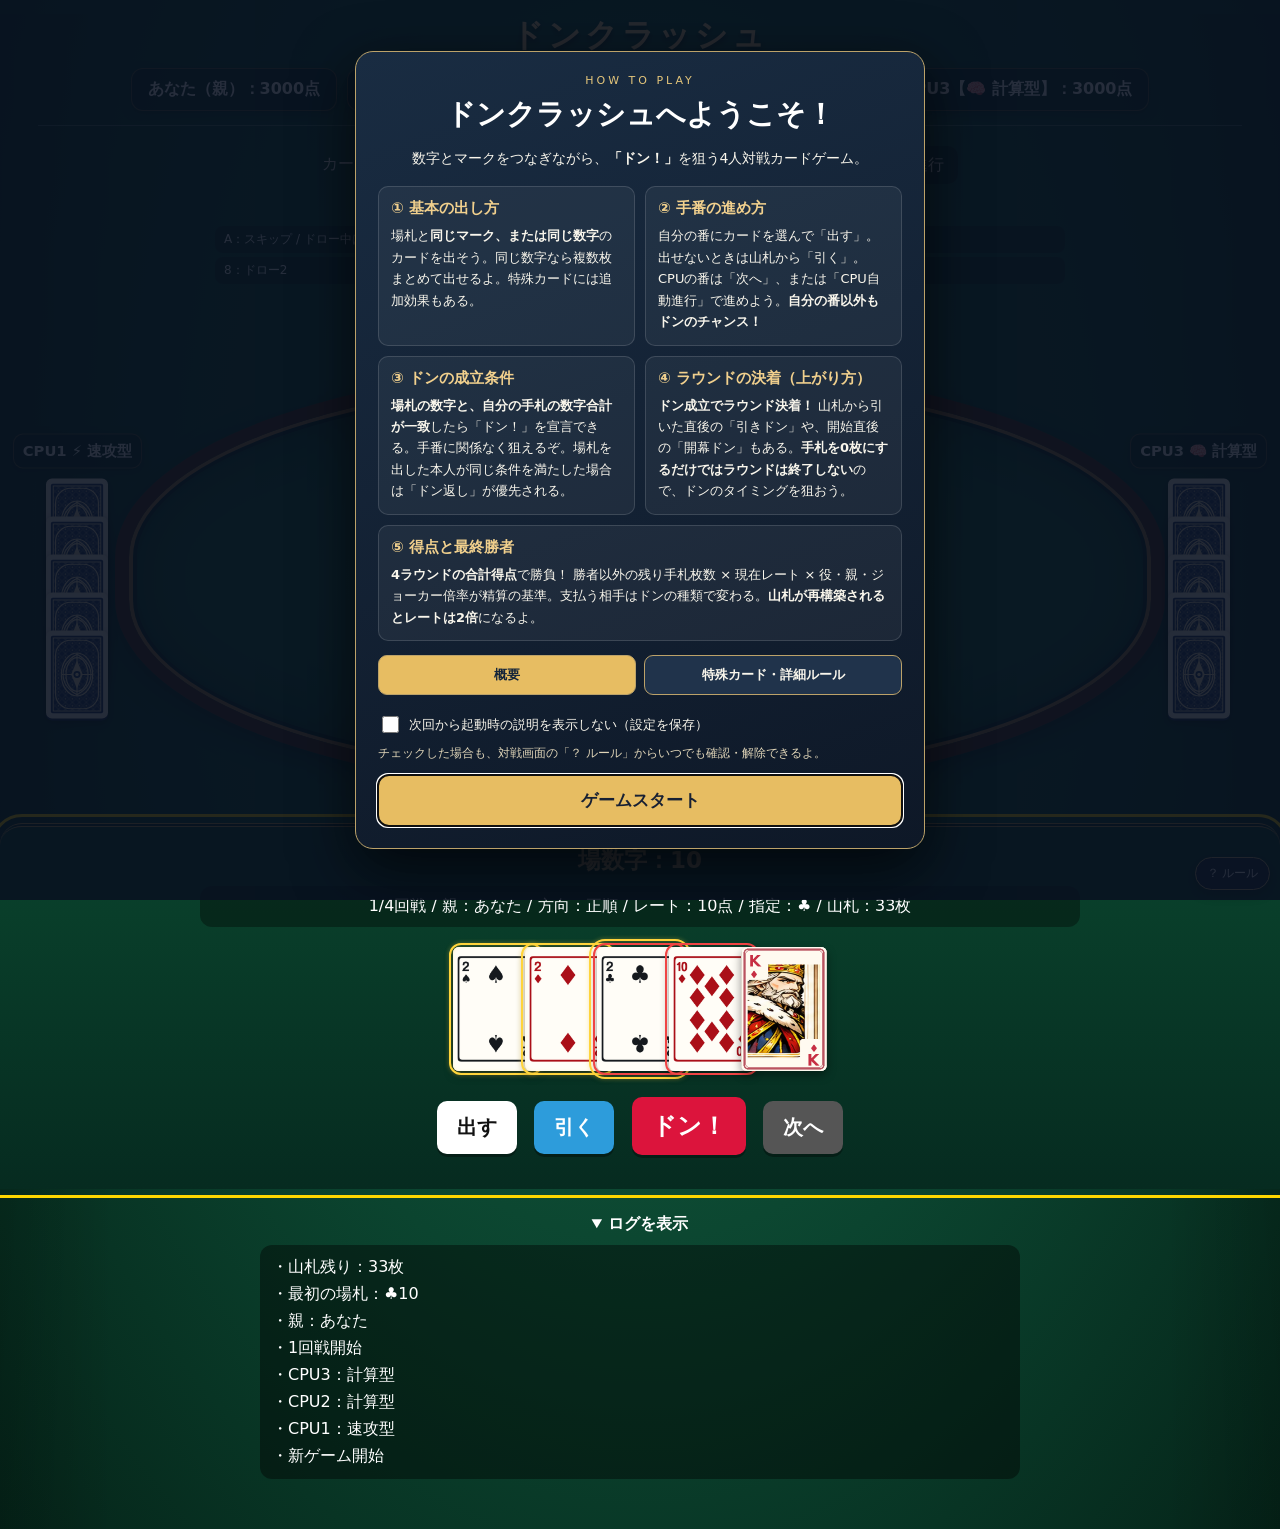
==== index.html @ dd448f87 "Add files via upload" ====
<!DOCTYPE html>
<html lang="ja">
<head>
  <meta charset="UTF-8" />

  <meta
    name="viewport"
    content="width=device-width, initial-scale=1.0"
  />

  <title>ドンクラッシュ</title>

  <link rel="stylesheet" href="style.css?v=1916b" />
</head>

<body>

  <!-- Ver1.9.10: 初心者向けスタートガイド。ゲーム盤面を隠さず重ねて表示する。 -->
  <section id="welcome-overlay" class="welcome-overlay" role="dialog" aria-modal="true" aria-labelledby="welcome-title">
    <div class="welcome-panel">
      <div class="welcome-kicker">HOW TO PLAY</div>
      <h2 id="welcome-title">ドンクラッシュへようこそ！</h2>
      <p class="welcome-lead">数字とマークをつなぎながら、<strong>「ドン！」</strong>を狙う4人対戦カードゲーム。</p>
      <div class="welcome-guide" id="guide-basic" role="tabpanel" aria-labelledby="guide-tab-basic">
        <section><h3>① 基本の出し方</h3><p>場札と<strong>同じマーク、または同じ数字</strong>のカードを出そう。同じ数字なら複数枚まとめて出せるよ。特殊カードには追加効果もある。</p></section>
        <section><h3>② 手番の進め方</h3><p>自分の番にカードを選んで「出す」。出せないときは山札から「引く」。CPUの番は「次へ」、または「CPU自動進行」で進めよう。<strong>自分の番以外もドンのチャンス！</strong></p></section>
        <section><h3>③ ドンの成立条件</h3><p><strong>場札の数字と、自分の手札の数字合計が一致</strong>したら「ドン！」を宣言できる。手番に関係なく狙えるぞ。場札を出した本人が同じ条件を満たした場合は「ドン返し」が優先される。</p></section>
        <section><h3>④ ラウンドの決着（上がり方）</h3><p><strong>ドン成立でラウンド決着！</strong> 山札から引いた直後の「引きドン」や、開始直後の「開幕ドン」もある。<strong>手札を0枚にするだけではラウンドは終了しない</strong>ので、ドンのタイミングを狙おう。</p></section>
        <section class="welcome-guide-wide"><h3>⑤ 得点と最終勝者</h3><p><strong>4ラウンドの合計得点</strong>で勝負！ 勝者以外の残り手札枚数 × 現在レート × 役・親・ジョーカー倍率が精算の基準。支払う相手はドンの種類で変わる。<strong>山札が再構築されるとレートは2倍</strong>になるよ。</p></section>
      </div>
      <div class="guide-tabs" role="tablist" aria-label="ルールの種類">
        <button type="button" id="guide-tab-basic" class="guide-tab active" role="tab" aria-selected="true" aria-controls="guide-basic">概要</button>
        <button type="button" id="guide-tab-detail" class="guide-tab" role="tab" aria-selected="false" aria-controls="guide-detail">特殊カード・詳細ルール</button>
      </div>
      <section id="guide-detail" class="guide-detail" role="tabpanel" aria-labelledby="guide-tab-detail" hidden>
        <h3>まず覚えよう：特殊カードの効果</h3>
        <p class="guide-intro">通常のカードと同じように出せる条件を確認してから使おう。ドローが発動している間は、下の「返せるカード」のルールが優先されるよ。</p>
        <div class="guide-rule-grid">
          <article><strong>A｜スキップ</strong><p>次の人の番を飛ばす。複数枚まとめて出した場合は、その枚数分スキップ。ドロー中に返せるときも、たまったドロー枚数は消えない。</p></article>
          <article><strong>2・8｜ドロー2</strong><p>次の対象者に「2枚引く」効果を追加する。2枚出せば4枚分。返し札が続くと、引く枚数が積み重なる。</p></article>
          <article><strong>7｜リバース</strong><p>順番の進む向きを逆にする。2枚まとめて出せば2回反転して元の向き。ドロー中でも、たまった枚数を残したまま向きが変わる。</p></article>
          <article><strong>J｜マーク指定</strong><p>次に出すカードのマークを指定できる。ただし、ドロー効果が続いている間は返し札として使えない。</p></article>
          <article><strong>Joker｜ドロー4</strong><p>ドローを4枚分追加する。ドンの数字合計では「0」として数える。</p></article>
        </div>
        <h3>ドローが始まったら？</h3>
        <p>ドローを受ける人は、条件に合う特殊カードで<strong>返す</strong>か、返せなければ<strong>たまった枚数を引く</strong>。Aや7で返しても、ドロー枚数は0にならないよ。</p>
        <div class="guide-example">
          <strong>例：♠2 → ♠7（リバース）</strong>
          <p>♠2で「2枚ドロー」が発動。次の人が♠7を出すと、<strong>進行方向だけが逆転</strong>し、2枚ドローは残る。</p>
          <p>逆方向で次に対象になった人は、<strong>♠A・♠2・♠7・♠8、またはJoker</strong>で返せる。返せなければ累積の2枚を引く。</p>
        </div>
        <h3>状況別：何で返せる？</h3>
        <div class="guide-table-wrap"><table class="guide-rule-table"><thead><tr><th>直前の返し札・状態</th><th>出せるカード</th></tr></thead><tbody>
          <tr><td>Joker（ドロー4）</td><td>A・2・8・Joker（マーク不問）</td></tr>
          <tr><td>2／8（ドロー2）</td><td>直前と<strong>同じ数字</strong>のカード、Joker、または直前と<strong>同じマーク</strong>のA・7</td></tr>
          <tr><td>A（スキップ返し）</td><td>Joker、または直前と<strong>同じマーク</strong>のA・7</td></tr>
          <tr><td>7（リバース返し）</td><td>Joker、または直前と<strong>同じマーク</strong>のA・2・7・8</td></tr>
        </tbody></table></div>
        <p class="guide-footnote">※これはドロー効果が続いている間の判定。通常時の出し方とは異なるよ。複数枚出しでは、同じ数字の組み合わせなどの条件も必要。</p>
        <h3>ドンと得点</h3>
        <p>場札の数字と、自分の手札の数字合計が一致したらドンのチャンス。ドン返し・引きドン・開幕ドンなどでは倍率が変わる。4ラウンドの合計得点で勝者が決まるよ。</p>
      </section>
      <label class="welcome-remember"><input type="checkbox" id="welcome-skip"> 次回から起動時の説明を表示しない（設定を保存）</label>
      <p class="welcome-setting-note">チェックした場合も、対戦画面の「？ ルール」からいつでも確認・解除できるよ。</p>
      <button type="button" id="welcome-start" class="welcome-start">ゲームスタート</button>
    </div>
  </section>
  <button type="button" id="welcome-help" class="welcome-help" aria-label="ルール概要を表示">？ ルール</button>


  <div id="game-area">

    <h1>ドンクラッシュ</h1>

    <!-- 点数 -->
    <div id="score-area"></div>

    <hr />

    <!-- 設定 -->
    <div id="setting-area">
      <div id="card-theme-area">
        <label for="card-theme">カードデザイン：</label>
        <select id="card-theme" aria-label="カードデザイン">
          <option value="basic">ベーシック</option>
          <option value="pop">ポップ</option>
          <option value="dark">ダーク</option>
        </select>
      </div>

      <div id="cpu-level-area">
        CPU強さ：

        <select id="cpu-level">
          <option value="easy">
            弱い
          </option>

          <option
            value="normal"
            selected
          >
            普通
          </option>

          <option value="hard">
            強い
          </option>
        </select>
      </div>

      <div id="auto-cpu-area">
        <label>
          <input
            type="checkbox"
            id="auto-cpu"
          />

          CPU自動進行
        </label>
      </div>

    </div>

    <!-- 役 -->
    <details id="role-area" open>

      <summary>役札・ルールを表示</summary>

      <div class="role-list">

        <div>
          A：スキップ / ドロー中は返し札
        </div>

        <div>
          2：ドロー2
        </div>

        <div>
          7：リバース
        </div>

        <div>
          8：ドロー2
        </div>

        <div>
          J：マーク指定
        </div>

        <div>
          Joker：ドロー4 / 数字0
        </div>

      </div>

    </details>

    <!-- 現在 -->
    <div id="turn-area"></div>

    <!-- 卓 -->
<div id="table-center">

  <!-- CPU上 -->
  <div
    id="cpu-top"
    class="cpu-seat"
  >

    <div
      class="cpu-name"
      id="cpu2-name"
    >
      CPU2
    </div>

    <div
      class="cpu-cards cpu-top-cards"
      id="cpu2-cards"
    ></div>

  </div>

  <!-- CPU左 -->
  <div
    id="cpu-left"
    class="cpu-seat"
  >

    <div
      class="cpu-name"
      id="cpu1-name"
    >
      CPU1
    </div>

    <div
      class="cpu-cards cpu-left-cards"
      id="cpu1-cards"
    ></div>

  </div>

  <!-- CPU右 -->
  <div
    id="cpu-right"
    class="cpu-seat"
  >

    <div
      class="cpu-name"
      id="cpu3-name"
    >
      CPU3
    </div>

    <div
      class="cpu-cards cpu-right-cards"
      id="cpu3-cards"
    ></div>

  </div>

  <!-- 中央 -->
  <div id="table-area"></div>

</div>
    <!-- プレイヤー -->
    <div id="player-area">

      <div id="number-area"></div>

      <div id="suit-area"></div>

      <div id="result-area"></div>

      <!-- 手札 -->
      <div id="hand"></div>

      <!-- ボタン -->
      <div id="button-area">

        <button id="play-button">
          出す
        </button>

        <button id="draw-button">
          引く
        </button>

        <button id="don-button">
          ドン！
        </button>

        <button id="next-button">
          次へ
        </button>

        <button
          id="new-round-button"
          class="hidden"
        >
          次ラウンド
        </button>

        <button
          id="new-game-button"
          class="hidden"
        >
          新しいゲーム
        </button>

      </div>

    </div>

    <!-- マーク選択 -->
    <div
      id="suit-select"
      class="hidden"
    >

      <h2>
        マークを選択
      </h2>

      <button data-suit="♠">
        ♠
      </button>

      <button data-suit="♥">
        ♥
      </button>

      <button data-suit="♦">
        ♦
      </button>

      <button data-suit="♣">
        ♣
      </button>

    </div>

    <div id="play-notice" class="play-notice" role="status" aria-live="polite" hidden></div>
    <div id="top-card-picker" class="top-card-picker hidden" role="dialog" aria-label="最後に置くカードの選択">
      <strong>最後に置くカードを選んでください</strong>
      <p>次の人に引き継ぐマークが変わります。</p>
      <div id="top-card-options"></div>
      <button type="button" id="top-card-cancel">選び直す</button>
    </div>
    <!-- ログ -->
    <details id="log-area" open>

      <summary>ログを表示</summary>

      <div id="log"></div>

    </details>

  </div>

  <!-- JS -->

<script src="theme.js?v=1914f"></script>
<script src="rules.js?v=17"></script>
<script src="effects.js?v=1916b"></script>
<script src="cpu.js?v=197"></script>
<script src="game-core.js?v=193"></script>
<script src="game-actions.js?v=199"></script>
<script src="game-don.js?v=17"></script>
<script src="game-ui.js?v=1915d"></script>
<script src="game-init.js?v=1911"></script>
<script src="welcome.js?v=1912a"></script>
<script>
  // Ver1.9.6: 小画面では役札の説明を折りたたみ、対戦領域を優先。
  (function () {
    const roles = document.getElementById("role-area");
    const logs = document.getElementById("log-area");
    if (roles && window.matchMedia("(max-width: 768px)").matches) {
      roles.removeAttribute("open");
      if (logs) logs.removeAttribute("open");
    }
  })();
</script>
</body>
</html>
---- style.css ----
body {
  background: radial-gradient(circle at top, #16813a, #06451b);
  color: white;
  font-family: sans-serif;
  text-align: center;
  margin: 0;
  padding: 0;
  overflow-x: hidden;
}

h1 {
  margin: 14px 0 8px;
  font-size: 42px;
  letter-spacing: 2px;
  color: gold;
  text-shadow: 2px 2px 0 #000, 0 0 16px rgba(255,215,0,0.35);
}

hr {
  border: none;
  border-top: 1px solid rgba(255,255,255,0.25);
  margin: 14px auto;
  width: 94%;
}

.hidden {
  display: none !important;
}

#game-area {
  width: 100%;
  max-width: 1280px;
  margin: 0 auto;
  min-height: 100vh;
  position: relative;
  padding-bottom: 30px;
}

#score-area {
  display: flex;
  justify-content: center;
  flex-wrap: wrap;
  gap: 10px;
  margin: 10px auto;
}

.score-box {
  background: rgba(0,0,0,0.42);
  padding: 10px 16px;
  border-radius: 12px;
  min-width: 130px;
  font-weight: bold;
  box-shadow: 0 4px 8px rgba(0,0,0,0.25);
}

#setting-area {
  display: flex;
  justify-content: center;
  align-items: center;
  gap: 24px;
  flex-wrap: wrap;
  margin: 12px auto;
}

#cpu-level-area,
#auto-cpu-area {
  background: rgba(0,0,0,0.35);
  padding: 8px 14px;
  border-radius: 10px;
}

#cpu-level {
  font-size: 16px;
  padding: 4px 8px;
}

#role-area {
  width: 92%;
  max-width: 760px;
  margin: 16px auto;
  background: rgba(0,0,0,0.34);
  padding: 14px;
  border-radius: 14px;
}

#role-area h2 {
  margin-top: 0;
  color: gold;
}

.role-list {
  display: grid;
  grid-template-columns: repeat(2, 1fr);
  gap: 8px;
  text-align: left;
}

.role-list div {
  background: rgba(255,255,255,0.08);
  padding: 8px 10px;
  border-radius: 8px;
}

#table-center {
  position: relative;
  width: 100%;
  height: 560px;
  margin-top: 10px;
}

.cpu-seat {
  position: absolute;
  display: flex;
  flex-direction: column;
  align-items: center;
  gap: 10px;
}

#cpu-top {
  top: 0;
  left: 50%;
  transform: translateX(-50%);
}

#cpu-left {
  left: 1%;
  top: 50%;
  transform: translateY(-50%);
}

#cpu-right {
  right: 1%;
  top: 50%;
  transform: translateY(-50%);
}

.cpu-name {
  background: rgba(0,0,0,0.45);
  padding: 7px 14px;
  border-radius: 10px;
  font-size: 18px;
  font-weight: bold;
}

.cpu-cards {
  display: flex;
}

.cpu-top-cards {
  flex-direction: row;
}

.cpu-left-cards,
.cpu-right-cards {
  flex-direction: column;
}

.cpu-back-card {
  width: 58px;
  height: 84px;
  border-radius: 10px;
  border: 3px solid #111;
  background:
    radial-gradient(circle at center, rgba(255,255,255,0.35) 0 15%, transparent 16%),
    radial-gradient(circle at 30% 30%, rgba(255,255,255,0.25) 0 8%, transparent 9%),
    radial-gradient(circle at 70% 70%, rgba(255,255,255,0.25) 0 8%, transparent 9%),
    linear-gradient(135deg, #092c8f, #1746c8 55%, #08206a);
  box-shadow:
    inset 0 0 0 4px rgba(255,255,255,0.75),
    inset 0 0 0 8px rgba(10,35,110,0.65),
    0 4px 10px rgba(0,0,0,0.35);
}

.cpu-back-card::before {
  content: "◆";
  display: flex;
  justify-content: center;
  align-items: center;
  height: 100%;
  color: rgba(255,255,255,0.9);
  font-size: 28px;
  text-shadow: 0 0 8px rgba(255,255,255,0.8);
}

.cpu-top-cards .cpu-back-card {
  margin-left: -34px;
}

.cpu-top-cards .cpu-back-card:first-child {
  margin-left: 0;
}

.cpu-left-cards .cpu-back-card,
.cpu-right-cards .cpu-back-card {
  margin-top: -50px;
}

.cpu-left-cards .cpu-back-card:first-child,
.cpu-right-cards .cpu-back-card:first-child {
  margin-top: 0;
}

#table-area {
  position: absolute;
  left: 50%;
  top: 52%;
  transform: translate(-50%, -50%);
}

#table-zone {
  display: flex;
  align-items: center;
  gap: 44px;
}

#deck-zone {
  width: 120px;
  text-align: center;
}

#deck-card,
.draw-fly-card {
  position: relative;
  width: 92px;
  height: 132px;
  margin: 0 auto 8px;
  border-radius: 14px;
  border: 4px solid #111;
  background:
    radial-gradient(circle at center, rgba(255,255,255,0.35) 0 15%, transparent 16%),
    linear-gradient(135deg, #092c8f, #1746c8 55%, #08206a);
  box-shadow:
    inset 0 0 0 5px rgba(255,255,255,0.75),
    inset 0 0 0 10px rgba(10,35,110,0.65),
    4px 4px 0 rgba(255,255,255,0.65),
    8px 8px 0 rgba(255,255,255,0.35),
    0 8px 14px rgba(0,0,0,0.45);
}

#deck-card::before,
.draw-fly-card::before {
  content: "◆";
  position: absolute;
  inset: 0;
  display: flex;
  justify-content: center;
  align-items: center;
  color: rgba(255,255,255,0.9);
  font-size: 42px;
  text-shadow: 0 0 8px rgba(255,255,255,0.8);
}

#deck-card.deck-bounce {
  animation: deckBounce 0.35s ease;
}

@keyframes deckBounce {
  0% { transform: translateY(0) scale(1); }
  45% { transform: translateY(8px) scale(0.96); }
  100% { transform: translateY(0) scale(1); }
}

#deck-count {
  font-size: 16px;
  font-weight: bold;
  text-shadow: 1px 1px 3px #000;
}

#table-stack {
  position: relative;
  width: 180px;
  height: 230px;
}

.table-card {
  position: absolute;
  left: 50%;
  top: 50%;
  width: 108px;
  height: 156px;
  transform: translate(-50%, -50%);
  background: white;
  border: 4px solid #222;
  border-radius: 14px;
  overflow: hidden;
  box-shadow: 0 8px 16px rgba(0,0,0,0.45);
}

.table-old-1 {
  transform: translate(-57%, -55%) scale(0.93) rotate(-5deg);
  opacity: 0.68;
}

.table-old-2 {
  transform: translate(-43%, -58%) scale(0.86) rotate(6deg);
  opacity: 0.42;
}

/* 本格カード */

.playing-card {
  position: relative;
  width: 100%;
  height: 100%;
  background:
    linear-gradient(135deg, #ffffff 0%, #fbfbfb 46%, #eeeeee 100%);
  border-radius: 12px;
  overflow: hidden;
  font-family: Georgia, "Times New Roman", serif;
  box-shadow:
    inset 0 0 0 3px rgba(0,0,0,0.08),
    inset 0 0 0 8px rgba(255,255,255,0.85),
    0 6px 12px rgba(0,0,0,0.35);
}

.playing-card::after {
  content: "";
  position: absolute;
  inset: 8px;
  border: 1px solid rgba(0,0,0,0.18);
  border-radius: 8px;
  pointer-events: none;
}

.playing-card.red {
  color: #d00000;
}

.playing-card.black {
  color: #111;
}

.card-corner {
  position: absolute;
  font-size: 18px;
  font-weight: 900;
  line-height: 0.92;
  text-align: center;
  z-index: 3;
  letter-spacing: -1px;
}

.card-corner.top {
  top: 7px;
  left: 7px;
}

.card-corner.bottom {
  right: 7px;
  bottom: 7px;
  transform: rotate(180deg);
}

.card-center,
.card-center-symbol {
  position: absolute;
  inset: 0;
  display: flex;
  justify-content: center;
  align-items: center;
  font-size: 62px;
  font-weight: 900;
  opacity: 0.96;
  text-shadow: 1px 1px 0 rgba(0,0,0,0.08);
}

.card-face-mark {
  position: absolute;
  inset: 31px 12px 31px;
  display: flex;
  flex-direction: column;
  justify-content: center;
  align-items: center;
  border-radius: 12px;
  border: 2px solid rgba(0,0,0,0.16);
  box-shadow:
    inset 0 0 12px rgba(0,0,0,0.08),
    0 1px 0 rgba(255,255,255,0.8);
  z-index: 2;
}

.face-j {
  background: linear-gradient(135deg, rgba(40,120,255,0.25), rgba(255,255,255,0.75));
}

.face-q {
  background: linear-gradient(135deg, rgba(255,105,180,0.27), rgba(255,255,255,0.75));
}

.face-k {
  background: linear-gradient(135deg, rgba(255,215,0,0.35), rgba(255,255,255,0.75));
}

.face-icon {
  font-size: 42px;
  line-height: 0.95;
  text-shadow: 1px 1px 0 rgba(0,0,0,0.16);
}

.face-label {
  font-size: 27px;
  font-weight: 900;
  line-height: 0.95;
  margin-top: 2px;
}

.face-suit {
  font-size: 28px;
  font-weight: 900;
  line-height: 0.95;
}

.joker-card {
  color: #6d25a8;
  background:
    radial-gradient(circle at center, #ffffff 0%, #f4e6ff 48%, #dec4ff 100%);
}

.joker-card::before {
  content: "";
  position: absolute;
  inset: 12px;
  border: 2px dashed rgba(109,37,168,0.35);
  border-radius: 9px;
  z-index: 1;
}

.joker-card::after {
  border-color: rgba(109,37,168,0.3);
}

.joker-top,
.joker-bottom {
  position: absolute;
  font-size: 15px;
  font-weight: 900;
  letter-spacing: 1px;
  z-index: 3;
}

.joker-top {
  top: 9px;
  left: 8px;
  writing-mode: vertical-rl;
}

.joker-bottom {
  right: 8px;
  bottom: 9px;
  writing-mode: vertical-rl;
  transform: rotate(180deg);
}

.joker-star {
  position: absolute;
  inset: 0;
  display: flex;
  justify-content: center;
  align-items: center;
  font-size: 58px;
  font-weight: 900;
  transform: rotate(-12deg);
  text-shadow:
    0 0 10px rgba(255,255,255,0.9),
    0 0 18px rgba(178,102,255,0.75),
    2px 2px 0 rgba(0,0,0,0.15);
  z-index: 2;
}

/* プレイヤー手札 */

#player-area {
  width: 100%;
  margin-top: 12px;
}

#turn-area {
  font-size: 30px;
  font-weight: bold;
  color: gold;
  margin: 10px auto;
}

#number-area {
  font-size: 28px;
  font-weight: bold;
  color: gold;
  margin: 10px auto;
}

#suit-area {
  width: 92%;
  max-width: 860px;
  margin: 10px auto;
  background: rgba(0,0,0,0.35);
  padding: 10px;
  border-radius: 12px;
}

#result-area {
  font-size: 26px;
  font-weight: bold;
  color: gold;
  margin: 10px auto;
}

#hand {
  display: flex;
  justify-content: center;
  align-items: flex-end;
  gap: 10px;
  flex-wrap: nowrap;
  margin: 14px auto;
  padding: 10px;
}

#hand .hand-card-button {
  position: relative;
  width: 86px;
  height: 124px;
  min-width: 86px;
  padding: 0;
  margin: 0;
  border: none;
  border-radius: 14px;
  background: transparent !important;
  cursor: pointer;
  box-shadow: none;
  transition: transform 0.16s ease, filter 0.16s ease;
}

#hand .hand-card-button:hover {
  transform: translateY(-8px) scale(1.03);
  filter: brightness(1.05);
}

#hand .hand-card-button.selected {
  background: transparent !important;
  transform: translateY(-14px) scale(1.05);
  box-shadow: 0 0 18px gold !important;
}

#hand .hand-card-button.selected .playing-card {
  box-shadow:
    inset 0 0 0 3px rgba(255,215,0,0.95),
    inset 0 0 0 8px rgba(255,255,255,0.9),
    0 0 18px rgba(255,215,0,0.9),
    0 8px 16px rgba(0,0,0,0.45);
}

.table-card .card-corner {
  font-size: 20px;
}

.table-card .card-center-symbol,
.table-card .card-center {
  font-size: 70px;
}

.table-card .face-icon {
  font-size: 50px;
}

.table-card .face-label,
.table-card .face-suit {
  font-size: 32px;
}

.table-card .joker-star {
  font-size: 70px;
}

.card-red {
  color: red;
}

.card-black {
  color: black;
}

.card-joker {
  color: purple;
  background: #f4e9ff !important;
  border-color: purple !important;
}

/* ボタン */

#button-area {
  margin: 10px auto;
}

#play-button,
#draw-button,
#don-button,
#next-button,
#new-round-button,
#new-game-button {
  margin: 6px;
  padding: 13px 20px;
  font-size: 20px;
  font-weight: bold;
  border-radius: 12px;
  border: none;
  cursor: pointer;
  box-shadow: 0 4px 8px rgba(0,0,0,0.3);
}

#play-button {
  background: white;
  color: #111;
}

#draw-button {
  background: #2d9cdb;
  color: white;
}

#don-button {
  background: crimson;
  color: white;
  font-size: 24px;
}

#next-button {
  background: #555;
  color: white;
}

#new-round-button,
#new-game-button {
  background: gold;
  color: black;
}

#don-button.don-ready {
  animation: donButtonPulse 0.75s infinite;
  background: gold;
  color: crimson;
  border: 3px solid crimson;
}

@keyframes donButtonPulse {
  0% { transform: scale(1); }
  50% { transform: scale(1.08); }
  100% { transform: scale(1); }
}

/* マーク選択 */

#suit-select {
  position: fixed;
  left: 50%;
  top: 50%;
  transform: translate(-50%, -50%);
  width: 420px;
  max-width: 90vw;
  background: rgba(0, 0, 0, 0.78);
  padding: 22px;
  border-radius: 18px;
  border: 3px solid gold;
  z-index: 99998;
  box-shadow: 0 12px 28px rgba(0,0,0,0.55);
}

#suit-select h2 {
  margin: 0 0 16px;
  color: gold;
  font-size: 26px;
}

#suit-select button {
  width: 76px;
  height: 76px;
  margin: 8px;
  border-radius: 14px;
  border: 3px solid #222;
  background: white;
  font-size: 44px;
  font-weight: 900;
  cursor: pointer;
  box-shadow: 0 5px 12px rgba(0,0,0,0.45);
}

#suit-select button:hover {
  transform: scale(1.08);
}

#suit-select button[data-suit="♥"],
#suit-select button[data-suit="♦"] {
  color: red;
}

#suit-select button[data-suit="♠"],
#suit-select button[data-suit="♣"] {
  color: black;
}

/* ログ */

#log-area {
  width: 92%;
  max-width: 760px;
  margin: 20px auto;
  text-align: left;
}

#log-area h2 {
  text-align: center;
}

#log {
  background: rgba(0,0,0,0.42);
  padding: 12px;
  border-radius: 12px;
  min-height: 90px;
  max-height: 210px;
  overflow-y: auto;
}

.log-line {
  margin-bottom: 6px;
}

/* 飛びカード */

.card-fly-effect {
  position: fixed;
  width: 92px;
  height: 132px;
  left: 50%;
  top: 72%;
  transform: translate(-50%, -50%) scale(0.45) rotate(-10deg);
  background: white;
  border: 4px solid #222;
  border-radius: 14px;
  box-shadow: 0 10px 24px rgba(0,0,0,0.45);
  opacity: 0;
  z-index: 99999;
  pointer-events: none;
  transition: top 0.6s ease-out, transform 0.6s ease-out, opacity 0.6s ease-out;
}

.card-fly-start {
  top: 48%;
  opacity: 1;
  transform: translate(-50%, -50%) scale(1) rotate(0deg);
}

.draw-fly-effect {
  position: fixed;
  width: 82px;
  height: 116px;
  background:
    repeating-linear-gradient(
      45deg,
      #1746c8 0,
      #1746c8 5px,
      #ffffff 5px,
      #ffffff 8px
    );
  border: 4px solid #222;
  border-radius: 14px;
  z-index: 99999;
}

/* 大演出 */

#don-effect {
  position: fixed;
  left: 50%;
  top: 45%;
  transform: translate(-50%, -50%);
  z-index: 999999;
  font-size: 72px;
  font-weight: 900;
  text-align: center;
  pointer-events: none;
  text-shadow:
    0 0 12px rgba(255,255,255,0.9),
    0 0 24px rgba(255,255,255,0.7),
    4px 4px 0 #000;
}

@keyframes donPop {
  0% {
    opacity: 0;
    transform: translate(-50%, -50%) scale(0.2) rotate(-15deg);
  }

  25% {
    opacity: 1;
    transform: translate(-50%, -50%) scale(1.3) rotate(5deg);
  }

  60% {
    opacity: 1;
    transform: translate(-50%, -50%) scale(1);
  }

  100% {
    opacity: 0;
    transform: translate(-50%, -50%) scale(1.6);
  }
}

.effect-don { color: gold; }
.effect-counter { color: #ff4040; }
.effect-draw-don { color: #00d4ff; }
.effect-draw-counter { color: #ff00ff; }
.effect-joker { color: #b266ff; }
.effect-skip { color: #66ccff; }
.effect-draw2 { color: #ff9900; }
.effect-reverse { color: #66ff66; }
.effect-mark { color: #ff66cc; }

/* DON系画面揺れ */

@keyframes screenShake {
  0% { transform: translate(0,0); }
  20% { transform: translate(-6px,2px); }
  40% { transform: translate(6px,-2px); }
  60% { transform: translate(-4px,2px); }
  80% { transform: translate(4px,-2px); }
  100% { transform: translate(0,0); }
}

.screen-shake {
  animation: screenShake 0.45s ease;
}

/* リバース */

@keyframes reverseSpin {
  0% { transform: rotate(0deg); }
  60% { transform: rotate(190deg); }
  100% { transform: rotate(180deg); }
}

.table-reverse-spin {
  animation: reverseSpin 0.7s ease;
}

/* SKIP */

@keyframes skipFlow {
  0% {
    left: 120%;
    opacity: 0;
    transform: translateX(-50%) scale(1);
  }

  15% {
    opacity: 1;
  }

  40% {
    left: 50%;
    opacity: 1;
    transform: translateX(-50%) scale(1.3);
  }

  65% {
    left: 50%;
    opacity: 1;
    transform: translateX(-50%) scale(1.3);
  }

  100% {
    left: -30%;
    opacity: 0;
    transform: translateX(-50%) scale(1);
  }
}

.skip-flow-effect {
  position: fixed;
  top: 40%;
  left: 120%;
  z-index: 999999;
  font-size: 80px;
  font-weight: 900;
  color: #66ccff;
  text-shadow:
    0 0 10px white,
    0 0 30px #66ccff,
    5px 5px 0 #000;
  pointer-events: none;
  animation: skipFlow 1.5s ease forwards;
}

@keyframes windFlow {
  0% { transform: translateX(120%); opacity: 0; }
  20% { opacity: 0.8; }
  100% { transform: translateX(-120%); opacity: 0; }
}

.skip-wind-effect {
  position: fixed;
  top: 42%;
  left: 0;
  width: 100%;
  height: 80px;
  pointer-events: none;
  z-index: 999998;
  animation: windFlow 1.5s linear forwards;
}

.skip-wind-effect::before,
.skip-wind-effect::after {
  content: "";
  position: absolute;
  left: 0;
  right: 0;
  height: 4px;
  background: linear-gradient(90deg, transparent, rgba(255,255,255,0.9), transparent);
}

.skip-wind-effect::before {
  top: 20px;
}

.skip-wind-effect::after {
  top: 50px;
}

/* フラッシュ */

.flash-don,
.flash-counter,
.flash-draw-don,
.flash-draw-counter,
.flash-joker {
  position: fixed;
  inset: 0;
  z-index: 9998;
  pointer-events: none;
  opacity: 0.35;
}

.flash-don { background: gold; }
.flash-counter { background: #ff4040; }
.flash-draw-don { background: #00d4ff; }
.flash-draw-counter { background: #ff00ff; }
.flash-joker { background: #8a2be2; opacity: 0.5; }

/* Jマーク巨大表示 */

@keyframes suitBurst {
  0% {
    transform: translate(-50%, -50%) scale(0.2);
    opacity: 0;
  }

  25% {
    opacity: 1;
  }

  100% {
    transform: translate(-50%, -50%) scale(2.4);
    opacity: 0;
  }
}

.suit-burst {
  position: fixed;
  left: 50%;
  top: 50%;
  z-index: 10000;
  font-size: 180px;
  font-weight: bold;
  pointer-events: none;
  animation: suitBurst 0.9s ease forwards;
  text-shadow: 0 0 16px white, 4px 4px 0 #000;
}

.red-suit-burst {
  color: #ff4040;
}

.black-suit-burst {
  color: #111;
}

/* =========================
   追加：手札重なり
========================= */

#hand .hand-card-button {
  margin-left: -24px;
}

#hand .hand-card-button:first-child {
  margin-left: 0;
}

#hand .hand-card-button:hover {
  z-index: 300 !important;
}

#hand .hand-card-button.selected {
  z-index: 400 !important;
}


/* =========================
   追加：現在ターン発光
========================= */

@keyframes activeTurnGlow {
  0% {
    box-shadow: 0 0 8px rgba(255,215,0,0.35);
  }

  50% {
    box-shadow:
      0 0 20px rgba(255,215,0,1),
      0 0 36px rgba(255,215,0,0.65);
  }

  100% {
    box-shadow: 0 0 8px rgba(255,215,0,0.35);
  }
}

.active-turn {
  animation: activeTurnGlow 1s infinite;
  outline: 3px solid gold;
  outline-offset: 6px;
  border-radius: 18px;
}


/* =========================
   追加：CPUカードプレビュー
========================= */

.cpu-preview-card {
  position: fixed;
  left: 50%;
  top: 45%;
  width: 130px;
  height: 190px;
  transform: translate(-50%, -50%) scale(0.35);
  opacity: 0;
  z-index: 999999 !important;
  pointer-events: none;
  transition:
    transform 0.25s ease,
    opacity 0.25s ease;
}

.cpu-preview-card.show {
  opacity: 1;
  transform: translate(-50%, -50%) scale(1);
}

.cpu-preview-card .playing-card {
  box-shadow:
    inset 0 0 0 3px rgba(0,0,0,0.08),
    inset 0 0 0 8px rgba(255,255,255,0.85),
    0 12px 28px rgba(0,0,0,0.55);
}


/* =========================
   追加：演出最前面
========================= */

#don-effect,
.skip-flow-effect,
.suit-burst {
  z-index: 999999 !important;
}

#don-effect {
  position: fixed !important;
  left: 50% !important;
  top: 50% !important;
  transform: translate(-50%, -50%) !important;
  pointer-events: none;
}


/* =========================
   スマホ：統合調整
========================= */

@media (max-width: 768px) {
  body {
    overflow-x: hidden;
  }

  h1 {
    display: block !important;
    font-size: 24px !important;
    margin: 6px 0 !important;
  }

  #score-area {
    display: flex !important;
    gap: 4px !important;
    margin: 4px auto !important;
    font-size: 11px !important;
  }

  .score-box {
    min-width: auto !important;
    padding: 5px 7px !important;
    font-size: 11px !important;
  }

  #setting-area {
    display: flex !important;
    flex-direction: row !important;
    justify-content: center !important;
    gap: 6px !important;
    margin: 4px auto !important;
    font-size: 12px !important;
  }

  #cpu-level-area,
  #auto-cpu-area {
    padding: 5px 7px !important;
  }

  #cpu-level {
    font-size: 12px !important;
    padding: 2px 4px !important;
  }

  #role-area {
    display: block !important;
    width: 94% !important;
    padding: 6px !important;
    margin: 4px auto !important;
    font-size: 11px !important;
  }

  #role-area h2 {
    font-size: 15px !important;
    margin: 2px 0 5px !important;
  }

  .role-list {
    grid-template-columns: repeat(2, 1fr) !important;
    gap: 4px !important;
  }

  .role-list div {
    padding: 4px 5px !important;
  }

  #turn-area {
    font-size: 18px !important;
    margin: 2px auto !important;
  }

  #table-center {
    height: 410px !important;
    margin-top: 0 !important;
    transform: none !important;
  }

  #cpu-top {
    top: 4px !important;
  }

  #cpu-left {
    left: 2px !important;
    top: 45% !important;
  }

  #cpu-right {
    right: 2px !important;
    top: 45% !important;
  }

  .cpu-name {
    font-size: 15px !important;
    padding: 6px 10px !important;
  }

  .cpu-back-card {
    width: 34px !important;
    height: 48px !important;
  }

  #table-area {
    top: 50% !important;
  }

  #table-zone {
    gap: 18px !important;
  }

  #deck-card {
    width: 70px !important;
    height: 100px !important;
  }

  #deck-count {
    font-size: 16px !important;
  }

  #table-stack {
    width: 120px !important;
    height: 160px !important;
  }

  .table-card {
    width: 82px !important;
    height: 118px !important;
  }

  #player-area {
    margin-top: -20px !important;
  }

  #number-area {
    font-size: 24px !important;
    margin: 2px auto !important;
  }

  #suit-area {
    width: 94% !important;
    font-size: 12px !important;
    padding: 6px !important;
    margin: 2px auto !important;
    white-space: nowrap;
    overflow-x: auto;
  }

  #hand {
    justify-content: flex-start !important;
    overflow-x: auto !important;
    overflow-y: hidden !important;
    margin: 2px auto !important;
    padding: 6px 0 8px 14px !important;
  }

  #hand::-webkit-scrollbar {
    height: 8px;
  }

  #hand::-webkit-scrollbar-thumb {
    background: rgba(255,255,255,0.4);
    border-radius: 999px;
  }

  #hand .hand-card-button {
    width: 68px !important;
    height: 98px !important;
    min-width: 68px !important;
    margin-left: -16px !important;
  }

  #hand .hand-card-button:first-child {
    margin-left: 0 !important;
  }

  #hand .hand-card-button .card-corner {
    font-size: 14px !important;
  }

  #hand .hand-card-button .card-center-symbol,
  #hand .hand-card-button .card-center {
    font-size: 48px !important;
  }

  #hand .hand-card-button .face-icon {
    font-size: 32px !important;
  }

  #hand .hand-card-button .face-label,
  #hand .hand-card-button .face-suit {
    font-size: 22px !important;
  }

  #hand .hand-card-button .joker-star {
    font-size: 46px !important;
  }

  #button-area {
    display: flex !important;
    flex-wrap: wrap !important;
    justify-content: center !important;
    gap: 6px !important;
    margin: 2px auto !important;
  }

  #button-area button {
    padding: 8px 10px !important;
    font-size: 14px !important;
    min-width: 64px !important;
    min-height: 40px !important;
  }

  #log-area {
    display: block !important;
    width: 94% !important;
    margin: 6px auto !important;
    font-size: 11px !important;
  }

  #log-area h2 {
    font-size: 15px !important;
    margin: 3px 0 !important;
  }

  #log {
    max-height: 90px !important;
    min-height: 60px !important;
    padding: 6px !important;
  }

  #suit-select {
    width: 340px !important;
    padding: 18px !important;
  }

  #suit-select button {
    width: 64px !important;
    height: 64px !important;
    font-size: 38px !important;
  }

  #don-effect {
    font-size: 42px !important;
  }

  .skip-flow-effect {
    font-size: 40px !important;
  }

  .suit-burst {
    font-size: 90px !important;
  }

  .cpu-preview-card {
    width: 90px !important;
    height: 130px !important;
  }
}



/* Ver1.8 visual-only casino refresh: preserve game IDs and interactions */
body {background:radial-gradient(ellipse at 50% 34%,#176846 0%,#0b442f 55%,#052419 100%);font-family:system-ui,"Yu Gothic",sans-serif;}
#game-area {max-width:1280px;background:linear-gradient(90deg,rgba(0,0,0,.16),transparent 9%,transparent 91%,rgba(0,0,0,.16));}
h1 {font-family:Georgia,serif;font-size:32px;letter-spacing:.12em;color:#f0d393;text-shadow:0 3px 5px #061d15;}
#role-area {max-width:850px;padding:0;background:transparent;}
#role-area h2 {font-size:16px;color:#ead29a;margin:6px;}
.role-list {grid-template-columns:repeat(3,1fr);gap:4px;}
.role-list div {font-size:12px;background:#072b21b8;padding:5px 9px;}
#table-center {height:470px;isolation:isolate;}
#table-center::before {content:"";position:absolute;z-index:-1;inset:5% 9% 4%;border:14px solid #4d2c18;border-radius:48% / 45%;background:radial-gradient(ellipse,#196d4a 0%,#105638 68%,#0a3e2a 100%);box-shadow:inset 0 0 0 4px #a57b43,inset 0 0 0 8px #082b21,inset 0 0 55px #031a1399,0 8px 22px #031a13a8;}
.cpu-name,.score-box {background:#082c24e8;border:1px solid #a9854d77;box-shadow:0 3px 8px #031a1480;}
.cpu-name {font-size:15px;}
#table-area {top:52%;}
#table-zone {gap:24px;}
#deck-card,.cpu-back-card {background:#f8f6ee url('assets/card-back.svg') center / 100% 100% no-repeat;border:2px solid #f9f5eb;box-shadow:0 2px 0 #193354,0 4px 9px #0008;}
#deck-card::before,.cpu-back-card::before {content:none;}
#deck-card {border-radius:8px;}
.cpu-back-card {border-radius:6px;}
.playing-card {background:#fffdf7;border-radius:7px;box-shadow:inset 0 0 0 1px #ded9ce,0 4px 10px #0006;}
.playing-card::after {inset:4px;border:1px solid #e7e0d5;border-radius:5px;}
.table-card {border:2px solid #e8e4d9;border-radius:9px;}
.card-corner {font-family:Georgia,serif;letter-spacing:-.06em;font-weight:700;}
.pip-field {position:absolute;inset:17% 17%;display:grid;grid-template-columns:repeat(2,1fr);grid-auto-rows:1fr;align-items:center;justify-items:center;}
.pip {font-family:Georgia,serif;font-size:clamp(13px,2vw,22px);line-height:1;}
.pip-count-2,.pip-count-3 {grid-template-columns:1fr;}
.pip-count-2 .pip:nth-child(2),.pip-count-3 .pip:nth-child(3) {transform:rotate(180deg);}
.pip-count-4,.pip-count-5,.pip-count-6,.pip-count-7,.pip-count-8,.pip-count-9,.pip-count-10 {grid-template-columns:repeat(2,1fr);}
.pip-count-5 .pip:nth-child(5),.pip-count-7 .pip:nth-child(7),.pip-count-9 .pip:nth-child(9) {grid-column:1 / 3;}
.ace-pip {font-size:clamp(38px,5vw,67px);grid-column:1 / 3;}
.court-frame {position:absolute;inset:15% 15%;border:1px solid #a98952;overflow:hidden;background:#fffaf0;}
.court-portrait {width:100%;height:100%;object-fit:fill;display:block;}
.court-suit {position:absolute;top:45%;left:43%;font-size:16px;text-shadow:0 1px white;}
.joker-card {background:linear-gradient(130deg,#fffefb,#f5f0e6);color:#793a70;}
.joker-card::before {border:1px solid #b9a06b;}
#player-area {background:linear-gradient(#0a442d,#062b20);border-top:4px double #b8944e;border-radius:22px 22px 0 0;padding:8px 0 18px;}
#hand {margin:8px auto;}
#hand .hand-card-button {border-radius:8px;}
#number-area {font-size:23px;color:#f0d393;}
#turn-area {font-size:23px;color:#f0d393;}
#button-area button {border-radius:10px;box-shadow:0 3px 0 #0005;}
@media (max-width:768px){
  h1 {font-size:22px!important;}
  #role-area {width:95%!important;}
  .role-list {grid-template-columns:repeat(2,1fr)!important;}
  #table-center {height:365px!important;}
  #table-center::before {inset:8% 5% 7%;border-width:8px;}
  #table-zone {gap:10px!important;}
  #cpu-top {top:0!important;}
  #cpu-left,#cpu-right {top:46%!important;}
  .pip {font-size:15px;}
  .ace-pip {font-size:37px;}
  .court-suit {font-size:10px;}
  #hand .hand-card-button {border-radius:6px;}
  #player-area {margin-top:0!important;}
}
@media (max-width:390px){#table-center::before{inset:9% 1% 8%;border-width:6px;}#table-zone{gap:2px!important;}}

/* Ver1.8.1: classic playing-card face refinement (visual only) */
.pip-card .pip-field {position:absolute;inset:17% 17%;display:block;}
.pip-card .pip {position:absolute;font-family:Georgia,"Times New Roman",serif;font-size:13px;line-height:1;white-space:nowrap;transform:translate(-50%,-50%);font-weight:400;}
.pip-card .ace-pip {position:absolute;top:50%;left:50%;transform:translate(-50%,-50%);font-size:43px;line-height:1;}
.court-card .court-frame {inset:14% 17%;border:1px solid #a8864a;background:#faf6e8;}
.court-card .court-portrait {object-fit:fill;}
.court-card .court-suit {display:none;}
@media (max-width:768px) {
  .pip-card .pip {font-size:10px;}
  .pip-card .ace-pip {font-size:33px;}
}

/* Ver1.8.2: 52 consistently rendered traditional card faces. */
.playing-card.classic-card {background:#fffdf7;overflow:hidden;border-radius:6px;}
.playing-card.classic-card::after {content:none!important;}
.classic-card-art {display:block;width:100%;height:100%;object-fit:fill;user-select:none;pointer-events:none;}

/* Ver1.9.0: clear multi-card fan and real card movement. */
#table-stack {width:220px;height:230px;overflow:visible;}
.table-current-group {position:absolute;inset:0;z-index:4;pointer-events:none;}
.table-fan-card {transform:translate(calc(-50% + var(--fan-x)),calc(-50% + var(--fan-y))) rotate(var(--fan-angle));opacity:1;}
.table-history-card {z-index:1;opacity:.38;transform:translate(calc(-50% - var(--history-offset) * 9px),calc(-50% - var(--history-offset) * 8px)) rotate(-7deg) scale(.92);}
.table-play-count {position:absolute;bottom:0;left:50%;transform:translateX(-50%);z-index:30;background:#092e24e8;border:1px solid #d2ad64;border-radius:14px;padding:3px 12px;color:#f8d99d;font-weight:bold;white-space:nowrap;font-size:14px;pointer-events:none;}
.real-card-fly {position:fixed;width:108px;height:156px;border:2px solid #e8e4d9;border-radius:9px;overflow:hidden;box-shadow:0 10px 22px #0009;pointer-events:none;opacity:.98;transition:left .58s cubic-bezier(.18,.7,.25,1),top .58s cubic-bezier(.18,.7,.25,1),transform .58s ease;}
@media(max-width:768px){#table-stack{width:150px;height:180px}.table-play-count{bottom:-10px;font-size:12px}.table-fan-card{transform:translate(calc(-50% + var(--fan-x) * .72),calc(-50% + var(--fan-y))) rotate(var(--fan-angle));}.real-card-fly{width:92px;height:132px}}

/* Ver1.9.2: draw animation uses exactly the same card-back asset as the deck. */
.draw-fly-card { background: #f8f6ee url("assets/card-back.svg") center / 100% 100% no-repeat; border: 2px solid #f9f5eb; border-radius: 8px; box-shadow: 0 2px 0 #193354, 0 4px 9px #0008; }
.draw-fly-card::before { content: none; }

/* Ver1.9.4: personality labels in the table seats; keep seat layout unchanged. */
.cpu-name.has-personality {
  white-space: nowrap;
  font-size: clamp(11px, 1.15vw, 15px);
  padding: 7px 9px;
}


/* Ver1.9.6 — smartphone compact game layout. Desktop rules untouched. */
@media (max-width: 768px) {
  *, *::before, *::after { box-sizing: border-box; }
  #game-area { min-height: 0; padding-bottom: max(8px, env(safe-area-inset-bottom)); }
  h1 { font-size: 20px !important; margin: 3px 0 !important; }
  hr { margin: 4px auto !important; }
  #score-area { margin: 3px auto !important; gap: 3px !important; }
  .score-box { padding: 3px 5px !important; font-size: 10px !important; }
  #setting-area { margin: 2px auto !important; }
  #cpu-level-area, #auto-cpu-area { padding: 3px 5px !important; }
  #role-area { width: 96% !important; padding: 2px 6px !important; margin: 3px auto !important; }
  #role-area summary { cursor: pointer; font-size: 12px; font-weight: bold; color: #f0d393; }
  #role-area .role-list { margin-top: 4px; }
  #role-area:not([open]) .role-list { display: none !important; }
  #turn-area { font-size: 14px !important; margin: 3px auto !important; }
  #table-center { height: clamp(205px, 30dvh, 275px) !important; margin: 0 !important; }
  #table-center::before { inset: 9% 3% 7% !important; border-width: 6px !important; }
  .cpu-seat { gap: 3px !important; }
  #cpu-top { top: 0 !important; }
  #cpu-left { left: 2px !important; top: 48% !important; }
  #cpu-right { right: 2px !important; top: 48% !important; }
  .cpu-name, .cpu-name.has-personality {
    font-size: 10px !important; padding: 3px 4px !important;
    max-width: 120px; white-space: nowrap;
  }
  .cpu-back-card { width: 24px !important; height: 34px !important; border-width: 1px !important; }
  .cpu-top-cards .cpu-back-card { margin-left: -15px !important; }
  .cpu-left-cards .cpu-back-card, .cpu-right-cards .cpu-back-card { margin-top: -24px !important; }
  #table-area { top: 53% !important; }
  #table-zone { gap: 8px !important; }
  #deck-zone { width: 65px !important; }
  #deck-card { width: 47px !important; height: 68px !important; margin-bottom: 3px !important; }
  #deck-count { font-size: 11px !important; white-space: nowrap; }
  #table-stack { width: 86px !important; height: 100px !important; }
  .table-card { width: 58px !important; height: 84px !important; border-width: 2px !important; border-radius: 6px !important; }
  .table-play-count { bottom: -13px !important; font-size: 10px !important; padding: 1px 5px !important; }
  .table-fan-card { transform: translate(calc(-50% + var(--fan-x) * .48), calc(-50% + var(--fan-y) * .5)) rotate(var(--fan-angle)) !important; }
  #player-area { margin-top: 0 !important; padding: 5px 0 9px !important; border-radius: 15px 15px 0 0; }
  #number-area { font-size: 19px !important; margin: 1px auto !important; }
  #suit-area { font-size: 10px !important; padding: 4px !important; margin: 2px auto !important; }
  #hand { margin: 3px auto !important; padding: 5px 0 5px 8px !important; min-height: 0 !important; }
  #hand .hand-card-button { width: 57px !important; min-width: 57px !important; height: 82px !important; margin-left: -13px !important; }
  #hand .hand-card-button .card-corner { font-size: 12px !important; }
  #hand .hand-card-button .card-center-symbol, #hand .hand-card-button .card-center { font-size: 36px !important; }
  #hand .hand-card-button .face-icon { font-size: 26px !important; }
  #button-area { flex-wrap: nowrap !important; gap: 5px !important; padding: 0 5px; }
  #button-area button { flex: 1 1 0; min-width: 0 !important; padding: 8px 2px !important; font-size: 13px !important; min-height: 39px !important; }
  #log-area { margin-top: 8px !important; }
  .real-card-fly { width: 58px !important; height: 84px !important; }
}
@media (max-width: 390px) {
  #table-center::before { inset: 9% 1% 7% !important; }
  .cpu-name, .cpu-name.has-personality { font-size: 9px !important; max-width: 106px; }
  #table-zone { gap: 4px !important; }
}
@media (max-width: 768px) and (max-height: 740px) {
  #table-center { height: 195px !important; }
  #role-area { margin: 1px auto !important; }
  #hand .hand-card-button { height: 72px !important; width: 51px !important; min-width: 51px !important; }
  #button-area button { min-height: 36px !important; }
}

/* Ver1.9.6a: J選択4列固定 / CPU名位置 / ログ折りたたみ */
#log-area summary { cursor:pointer; text-align:center; font-weight:bold; padding:5px; }
#log-area[open] summary { margin-bottom:5px; }
@media (max-width:768px) {
  #cpu-left .cpu-name, #cpu-right .cpu-name {
    position:absolute !important;
    bottom:calc(100% + 4px) !important;
    left:50% !important;
    transform:translateX(-50%) !important;
    max-width:44vw !important;
    white-space:nowrap !important;
    z-index:4;
  }
  #cpu-left, #cpu-right { top:55% !important; }
  #cpu-left .cpu-cards, #cpu-right .cpu-cards { margin-top:5px !important; }
  #suit-select {
    display:grid !important;
    grid-template-columns:repeat(4,minmax(0,1fr)) !important;
    column-gap:6px !important;
    row-gap:10px !important;
    width:min(94vw,390px) !important;
    max-width:94vw !important;
    padding:14px 10px !important;
    box-sizing:border-box !important;
  }
  #suit-select.hidden { display:none !important; }
  #suit-select h2 { grid-column:1/-1 !important; font-size:20px !important; margin:0 0 3px !important; }
  #suit-select button {
    width:100% !important;
    min-width:0 !important;
    max-width:100% !important;
    height:clamp(48px,16vw,64px) !important;
    margin:0 !important;
    font-size:clamp(28px,9vw,38px) !important;
    padding:0 !important;
  }
  #log-area { margin:3px auto !important; }
  #log-area summary { font-size:13px !important; }
}

/* Ver1.9.6b: Keep the side CPU seats and labels inside the mobile viewport. */
@media (max-width: 768px) {
  #cpu-left, #cpu-right {
    width: 112px !important;
    max-width: 30vw !important;
    top: 55% !important;
    transform: translateY(-50%) !important;
    align-items: center !important;
  }
  #cpu-left { left: 0 !important; right: auto !important; }
  #cpu-right { right: 0 !important; left: auto !important; }
  #cpu-left .cpu-name, #cpu-right .cpu-name {
    position: absolute !important;
    top: -27px !important;
    bottom: auto !important;
    left: 50% !important;
    right: auto !important;
    transform: translateX(-50%) !important;
    width: max-content !important;
    max-width: 100% !important;
    padding: 3px 2px !important;
    font-size: clamp(8px, 2.3vw, 10px) !important;
    white-space: nowrap !important;
    overflow: hidden !important;
    text-overflow: ellipsis !important;
    z-index: 5 !important;
  }
  #cpu-left .cpu-cards, #cpu-right .cpu-cards {
    margin: 4px auto 0 !important;
    align-self: center !important;
  }
}

/* Ver1.9.9 山札再構築アナウンス */
#deck-reshuffle-notice {
  position: fixed; left: 50%; top: 45%; transform: translate(-50%,-50%) scale(.92);
  z-index: 999998; width: min(88vw, 390px); padding: 19px 18px;
  display: flex; flex-direction: column; align-items: center; gap: 5px;
  border: 2px solid #f5d46b; border-radius: 18px;
  background: linear-gradient(145deg, rgba(8,39,30,.97), rgba(10,67,43,.97));
  color: #fff; box-shadow: 0 12px 35px rgba(0,0,0,.65), 0 0 24px rgba(255,216,90,.4);
  opacity: 0; visibility: hidden; pointer-events: none;
}
#deck-reshuffle-notice strong { font-size: clamp(23px, 6vw, 32px); color: #ffe18a; }
#deck-reshuffle-notice span { font-size: 14px; }
#deck-reshuffle-notice b { font-size: clamp(17px, 5vw, 24px); }
#deck-reshuffle-notice .deck-reshuffle-double { color: #ffe18a; font-size: 18px; font-weight: 900; }
#deck-reshuffle-notice.deck-reshuffle-show { visibility: visible; animation: deckReshuffleAppear 1.9s ease both; }
@keyframes deckReshuffleAppear {
  0% { opacity: 0; transform: translate(-50%,-50%) scale(.8); }
  13%, 78% { opacity: 1; transform: translate(-50%,-50%) scale(1); }
  100% { opacity: 0; transform: translate(-50%,-50%) scale(.97); }
}
@media (prefers-reduced-motion: reduce) {
  #deck-reshuffle-notice.deck-reshuffle-show { animation: none; opacity: 1; }
}

/* Ver1.9.10 初心者向けスタート画面 */
.welcome-overlay{position:fixed;inset:0;z-index:100000;background:rgba(9,16,32,.88);display:flex;align-items:center;justify-content:center;padding:14px;box-sizing:border-box;overflow-y:auto}
.welcome-overlay.welcome-hidden{display:none}
.welcome-panel{box-sizing:border-box;width:min(100%,570px);max-height:calc(100dvh - 28px);overflow-y:auto;border:1px solid #bca269;border-radius:18px;background:linear-gradient(160deg,#192c42,#0e1827);color:#f9f6ec;padding:22px;box-shadow:0 20px 60px #000a;text-align:left}
.welcome-kicker{font-size:11px;letter-spacing:3px;color:#e5c67b;text-align:center}
.welcome-panel h2{text-align:center;font-size:clamp(21px,5vw,29px);margin:8px 0 12px;color:#fff}
.welcome-lead{line-height:1.65;text-align:center;font-size:14px;margin:0 0 16px}
.welcome-guide{display:grid;grid-template-columns:repeat(2,minmax(0,1fr));gap:10px}
.welcome-guide section{background:#ffffff0d;border:1px solid #ffffff23;border-radius:10px;padding:12px}
.welcome-guide h3{font-size:15px;margin:0 0 7px;color:#f1d08d}
.welcome-guide p{font-size:13px;line-height:1.65;margin:0}
.welcome-details{margin-top:14px;font-size:13px;line-height:1.65}
.welcome-details summary{cursor:pointer;color:#f1d08d}
.welcome-details p{margin:7px 0}
.welcome-remember{display:flex;align-items:center;gap:7px;margin:18px 0 12px;font-size:13px;cursor:pointer}
.welcome-remember input{width:17px;height:17px;accent-color:#dfb75c}
.welcome-start{width:100%;padding:14px!important;border-radius:11px!important;border:0!important;background:#e7bd62!important;color:#172033!important;font-size:17px!important;font-weight:800!important;cursor:pointer}
.welcome-help{position:fixed;right:10px;bottom:10px;z-index:900;border:1px solid #c9b07a!important;border-radius:999px!important;padding:7px 11px!important;background:#16283a!important;color:#fff!important;font-size:12px!important;box-shadow:0 3px 12px #0007}
body.welcome-active{overflow:hidden}
@media(max-width:520px){.welcome-panel{padding:16px}.welcome-guide{grid-template-columns:1fr;gap:8px}.welcome-guide section{padding:10px}.welcome-guide p{font-size:12px}.welcome-guide h3{font-size:14px}.welcome-help{bottom:6px;right:6px}}

/* Ver1.9.10a */
.welcome-setting-note{font-size:12px;line-height:1.55;color:#e0d5b8;margin:-4px 0 12px}

/* Ver1.9.10b: 5番目の説明を横幅いっぱいに表示 */
.welcome-guide .welcome-guide-wide{grid-column:1 / -1}

/* Ver1.9.11: 操作案内と複数枚の一番上選択 */
.play-notice:not([hidden]) { margin: 10px auto; padding: 12px 16px; max-width: 560px; border: 1px solid #e7bd63; border-radius: 12px; background: #263247; color: #fff1c8; font-weight: 600; text-align: center; }
.top-card-picker { position: fixed; z-index: 4000; top: 50%; left: 50%; transform: translate(-50%,-50%); width: min(92vw, 430px); max-height: 80vh; overflow-y: auto; box-sizing: border-box; padding: 22px; border: 2px solid #e8be65; border-radius: 16px; background: #14243a; color: #fff; box-shadow: 0 0 0 100vmax rgba(0,0,0,.65); text-align: center; }
.top-card-picker.hidden { display: none !important; }
.top-card-picker p { font-size: 13px; color: #e7d8b6; }
#top-card-options { display: flex; flex-direction: column; gap: 8px; margin: 14px 0; }
#top-card-options button, #top-card-cancel { padding: 12px; border-radius: 9px; border: 1px solid #e8be65; background: #e8be65; color: #172235; font-weight: 700; cursor: pointer; }
#top-card-cancel { background: transparent; color: #fff; }

/* Ver1.9.12: 概要・詳細ルール切替 */
.guide-tabs{display:flex;gap:8px;margin:14px 0 10px}
.guide-tab{flex:1;padding:10px 8px;border-radius:9px;border:1px solid #bca269;background:#20334b;color:#f9f6ec;cursor:pointer;font-weight:700}
.guide-tab.active{background:#e7bd62;color:#14243a}
#guide-basic[hidden],#guide-detail[hidden]{display:none!important}
.guide-detail{font-size:13px;line-height:1.65}
.guide-detail h3{font-size:15px;color:#f1d08d;margin:16px 0 8px}
.guide-detail p{margin:6px 0 10px}
.guide-rule-grid{display:grid;grid-template-columns:repeat(2,minmax(0,1fr));gap:8px}
.guide-rule-grid article{padding:11px;background:#ffffff0d;border:1px solid #ffffff23;border-radius:10px}
.guide-rule-grid strong{color:#f1d08d}
.guide-table-wrap{overflow-x:auto}
.guide-rule-table{width:100%;border-collapse:collapse;font-size:12px}
.guide-rule-table th,.guide-rule-table td{border:1px solid #ffffff3b;padding:8px;text-align:left;vertical-align:top}
.guide-rule-table th{color:#f1d08d}
.guide-footnote{font-size:12px;color:#e0d5b8}
@media(max-width:520px){.guide-rule-grid{grid-template-columns:1fr}}

/* Ver1.9.12a: 初心者向け詳細ルール */
.guide-intro{color:#e9e4d7}
.guide-example{margin:10px 0 15px;padding:12px 14px;border:1px solid #e7bd62;background:#e7bd6212;border-radius:10px}
.guide-example>strong{color:#f1d08d}
.guide-example p{margin:7px 0 0}
.guide-rule-table td:first-child{min-width:125px;font-weight:700}

/* Ver1.9.13: 特殊役札の表示時間とスマホでの可読性 */
#don-effect { max-width: 94vw; width: max-content; line-height: 1.18; font-size: clamp(30px, 7vw, 72px); overflow-wrap: anywhere; }
@media (max-width: 600px) {
  .skip-flow-effect { font-size: clamp(36px, 12vw, 64px); }
  .suit-burst { font-size: clamp(70px, 22vw, 140px); }
}

/* Ver1.9.14: card design themes; strictly visual. */
#card-theme-area {display:flex;align-items:center;gap:8px;flex-wrap:wrap;margin:8px 0;}
#card-theme {font:inherit;max-width:100%;padding:5px 8px;border-radius:6px;}
/* The original card artwork and original back remain untouched in basic mode. */
:root[data-card-theme="pop"] .playing-card {background:#fff4fa;box-shadow:inset 0 0 0 2px #ff8dbf,0 4px 11px #a23b8080;}
:root[data-card-theme="pop"] .classic-card-art {filter:saturate(1.45) contrast(1.05);}
:root[data-card-theme="pop"] .joker-card {background:#ffe1f2;color:#c21e86;border-color:#ff73b3;}
:root[data-card-theme="pop"] #deck-card,
:root[data-card-theme="pop"] .cpu-back-card,
:root[data-card-theme="pop"] .draw-fly-card {background:#ffeff8 url("[data-uri]") center / 100% 100% no-repeat;border-color:#ff9bc9;}
:root[data-card-theme="dark"] .playing-card {background:#141923;color:#e8cf8a;box-shadow:inset 0 0 0 2px #b99550,0 4px 12px #000a;}
:root[data-card-theme="dark"] .classic-card-art {filter:brightness(.83) sepia(.25) contrast(1.14);}
:root[data-card-theme="dark"] .joker-card {background:#151a24;color:#e4c17a;border-color:#b99550;}
:root[data-card-theme="dark"] #deck-card,
:root[data-card-theme="dark"] .cpu-back-card,
:root[data-card-theme="dark"] .draw-fly-card {background:#101723 url("[data-uri]") center / 100% 100% no-repeat;border-color:#c9a75e;}

/* Ver1.9.14a: full front artwork and playfield themes */
.theme-card-art{display:none;width:100%;height:100%;object-fit:fill;pointer-events:none;user-select:none}
:root[data-card-theme="pop"] .classic-card-art,:root[data-card-theme="dark"] .classic-card-art{display:none}
:root[data-card-theme="pop"] .theme-pop-art,:root[data-card-theme="dark"] .theme-dark-art{display:block}
:root[data-card-theme="pop"] body{background:radial-gradient(circle at 35% 5%,#ffb8d9,#b66bd4 55%,#5d67ba);}
:root[data-card-theme="dark"] body{background:radial-gradient(circle at 50% 0%,#4a3a27,#161a22 55%,#080b10);}
:root[data-card-theme="pop"] h1{color:#fff1a3;text-shadow:2px 2px 0 #b34f9a}
:root[data-card-theme="dark"] h1{color:#e9c77e;text-shadow:2px 2px 0 #000}
:root[data-card-theme="pop"] .joker-card{background:#fff1f8;color:#e94e9b}
:root[data-card-theme="dark"] .joker-card{background:#111722;color:#e9c77e}

/* Ver1.9.14g: Joker readability only. Keep star clear of both labels. */
.joker-card .joker-top,
.joker-card .joker-bottom {
  writing-mode: horizontal-tb;
  transform: none;
  left: 50%;
  right: auto;
  width: max-content;
  max-width: 88%;
  text-align: center;
  translate: -50% 0;
  font-size: 12px;
  font-weight: 900;
  line-height: 1.1;
  letter-spacing: 1.2px;
  text-shadow: 0 1px 2px rgba(0,0,0,.3);
  z-index: 4;
}
.joker-card .joker-top { top: 10px; bottom: auto; }
.joker-card .joker-bottom { top: auto; bottom: 10px; }
.joker-card .joker-star,
.table-card .joker-star,
#hand .hand-card-button .joker-star {
  font-size: 39px !important;
  transform: none;
  text-shadow: 0 1px 2px rgba(0,0,0,.18);
  z-index: 2;
}
.table-card .joker-star { font-size: 45px !important; }
@media(max-width:768px) {
  .joker-card .joker-top, .joker-card .joker-bottom { font-size: 10px; letter-spacing: .5px; }
  .joker-card .joker-top { top: 8px; }
  .joker-card .joker-bottom { bottom: 8px; }
  .joker-card .joker-star, .table-card .joker-star,
  #hand .hand-card-button .joker-star { font-size: 34px !important; }
}

/* Ver1.9.14h: illustrated joker faces only; rules and other cards unchanged. */
.joker-card { position:relative; overflow:hidden; isolation:isolate; }
.joker-card::after { content:""; position:absolute; inset:3px; z-index:1; border-radius:inherit; background-image:url("[data-uri]"); background-position:center center; background-size:cover; pointer-events:none; }
:root[data-card-theme="pop"] .joker-card::after { background-image:url("[data-uri]"); }
:root[data-card-theme="dark"] .joker-card::after { background-image:url("[data-uri]"); }
.joker-card .joker-star { display:none !important; }
.joker-card .joker-top, .joker-card .joker-bottom { position:absolute; z-index:5; left:50%; right:auto; translate:-50% 0; transform:none; width:max-content; max-width:90%; box-sizing:border-box; padding:2px 5px; border-radius:4px; background:rgba(255,248,224,.93); color:#422025; text-shadow:none; font:bold 10px/1.1 Georgia,serif; letter-spacing:.8px; }
.joker-card .joker-top { top:4px; bottom:auto; }
.joker-card .joker-bottom { bottom:4px; top:auto; }
:root[data-card-theme="pop"] .joker-card .joker-top, :root[data-card-theme="pop"] .joker-card .joker-bottom { background:rgba(255,244,252,.94);color:#bf327a; }
:root[data-card-theme="dark"] .joker-card .joker-top, :root[data-card-theme="dark"] .joker-card .joker-bottom { background:rgba(10,13,25,.92);color:#f4d58a; border:1px solid #9c7b3c; }
@media(max-width:768px) { .joker-card .joker-top,.joker-card .joker-bottom { font-size:8px;letter-spacing:0; padding:2px 3px; } }

/* Ver1.9.14i: portrait framing for illustrated Joker cards; embedded art prevents stale asset URL loads. */
.joker-card::after { background-size:100% 100%; background-position:center; }

/* Ver1.9.15: themed court card faces; joker and ordinary cards unchanged */
.court-theme-art{display:none;width:100%;height:100%;object-fit:fill;pointer-events:none;user-select:none}
:root:not([data-card-theme="pop"]):not([data-card-theme="dark"]) .court-basic{display:block}
:root[data-card-theme="basic"] .court-basic{display:block}
:root[data-card-theme="pop"] .court-pop{display:block}
:root[data-card-theme="dark"] .court-dark{display:block}

/* Ver1.9.15a: court card images use the same portrait ratio as ordinary cards. */
.court-theme-art{object-fit:contain!important;object-position:center!important;}
.court-card{overflow:hidden;}

/* Ver1.9.15c: outlines sit OUTSIDE card artwork. Never cover corner ranks. */
#hand .hand-card-button.hint-special::before,
#hand .hand-card-button.hint-playable::after {
  content: "";
  position: absolute;
  inset: 0;
  border: 0;
  border-radius: inherit;
  pointer-events: none;
  box-sizing: border-box;
  z-index: 5;
}
/* Gold outer ring: special cards, including those that are playable. */
#hand .hand-card-button.hint-special::before {
  outline: 2px solid #ffd43b;
  outline-offset: 2px;
  filter: drop-shadow(0 0 2px rgba(255,212,59,.45));
}
/* Red ring: playable cards. Outline is outside, not inset over the art. */
#hand .hand-card-button.hint-playable::after {
  outline: 2px solid #f04444;
  outline-offset: 2px;
}
/* Double ring: red near card, gold farther outside. */
#hand .hand-card-button.hint-special.hint-playable::before {
  outline-offset: 6px;
}
/* Keep the existing selected-card elevation/glow intact. */
#hand .hand-card-button.selected::before,
#hand .hand-card-button.selected::after { opacity: .9; }

/* Ver1.9.16: theme-aware joker entrance. No card or table geometry changes. */
.joker-entrance-overlay{position:fixed;inset:0;z-index:100500;display:grid;place-items:center;pointer-events:none;background:rgba(0,0,0,.52);animation:jokerOverlayIn 1850ms ease both;overflow:hidden}
.joker-entrance-stage{position:relative;width:min(48vw,230px);height:min(75vw,330px);max-height:70vh;animation:jokerStageIn 1850ms ease-out both;filter:drop-shadow(0 12px 25px rgba(0,0,0,.65))}
.joker-entrance-face{position:absolute!important;left:50%;top:46%;width:70%!important;height:78%!important;min-width:0!important;min-height:0!important;transform:translate(-50%,-50%);z-index:5;box-sizing:border-box;overflow:hidden}
.joker-entrance-face::after{background-size:100% 100%!important;background-position:center!important}
.joker-entrance-fan{position:absolute;inset:0;z-index:2;animation:jokerFanSway 900ms ease-in-out 450ms 1 alternate}
.joker-entrance-back{position:absolute;left:50%;top:49%;width:64%;height:75%;border-radius:9px;border:3px solid #d5b471;background:linear-gradient(145deg,#111a30,#273451 52%,#0c1424);box-shadow:inset 0 0 0 3px #101626,inset 0 0 0 5px #c6a05c,0 8px 18px #0008;transform-origin:50% 85%;animation:jokerFanOpen 1850ms ease-out both}
.joker-entrance-back::before{content:'◆';position:absolute;inset:15%;border:1px solid #b99a62;display:grid;place-items:center;color:#d6b97d;font-size:38px}
.joker-entrance-back-1{--angle:-42deg;--shift:-45px;animation-delay:0ms}
.joker-entrance-back-2{--angle:-20deg;--shift:-24px;animation-delay:45ms}
.joker-entrance-back-3{--angle:20deg;--shift:24px;animation-delay:90ms}
.joker-entrance-back-4{--angle:42deg;--shift:45px;animation-delay:135ms}
.joker-entrance-label{position:absolute;z-index:8;left:50%;bottom:0;transform:translateX(-50%);font-weight:900;letter-spacing:.22em;font-size:clamp(19px,4vw,29px);color:#ffe1a0;text-shadow:0 3px 7px #000,0 0 13px #cba34b;white-space:nowrap}
:root[data-card-theme="pop"] .joker-entrance-back{background:linear-gradient(140deg,#ffeff9,#ffc7e8);border-color:#fa77b4;box-shadow:inset 0 0 0 3px #fff,inset 0 0 0 5px #ee8ac6,0 8px 18px #0005}
:root[data-card-theme="pop"] .joker-entrance-back::before{color:#21b9b9;border-color:#f49bca}
:root[data-card-theme="pop"] .joker-entrance-label{color:#ffdef4;text-shadow:0 3px 6px #ac2878,0 0 10px #ff5bb2}
:root[data-card-theme="basic"] .joker-entrance-back{background:linear-gradient(140deg,#fcf7e8,#c5a36b);border-color:#9a2c36}
:root[data-card-theme="basic"] .joker-entrance-back::before{color:#9a2c36;border-color:#a17b4c}
@keyframes jokerOverlayIn{0%{opacity:0}12%,80%{opacity:1}100%{opacity:0}}
@keyframes jokerStageIn{0%{opacity:0;transform:scale(.58) translateY(50px)}22%{opacity:1;transform:scale(1.07) translateY(0)}38%,78%{transform:scale(1) translateY(0)}100%{opacity:0;transform:scale(1.06) translateY(-14px)}}
@keyframes jokerFanOpen{0%,10%{transform:translate(-50%,-50%) rotate(0)}32%,78%{transform:translate(calc(-50% + var(--shift)),-50%) rotate(var(--angle))}100%{transform:translate(-50%,-50%) rotate(0)}}
@keyframes jokerFanSway{0%{transform:rotate(-2deg)}100%{transform:rotate(2deg)}}
@media(max-width:600px){.joker-entrance-stage{width:210px;height:295px}.joker-entrance-back-1{--shift:-38px}.joker-entrance-back-2{--shift:-20px}.joker-entrance-back-3{--shift:20px}.joker-entrance-back-4{--shift:38px}}
@media(prefers-reduced-motion:reduce){.joker-entrance-overlay,.joker-entrance-stage,.joker-entrance-fan,.joker-entrance-back{animation:none!important}.joker-entrance-back{transform:translate(calc(-50% + var(--shift)),-50%) rotate(var(--angle))}}

/* Ver1.9.16b: stronger branching lightning; decorative overlay only. */
.joker-lightning-layer{position:absolute;inset:0;pointer-events:none;z-index:1;--joker-electric:#b6dfff;--joker-electric-glow:rgba(94,177,255,.68)}
:root[data-card-theme="pop"] .joker-lightning-layer{--joker-electric:#ff8bd3;--joker-electric-glow:rgba(61,225,241,.8)}
:root[data-card-theme="dark"] .joker-lightning-layer{--joker-electric:#ffe19a;--joker-electric-glow:rgba(255,177,45,.7)}
.joker-bolt{position:absolute;width:min(24vw,180px);height:min(58vh,390px);overflow:visible;fill:none;stroke:var(--joker-electric);stroke-width:4.5;stroke-linecap:round;stroke-linejoin:round;filter:drop-shadow(0 0 5px var(--joker-electric)) drop-shadow(0 0 15px var(--joker-electric-glow));opacity:0;animation:jokerElectricStrike 1850ms ease-in-out both}
.joker-bolt .joker-branch{stroke-width:2.7;opacity:.86}.joker-bolt path{stroke-dasharray:480;stroke-dashoffset:480;animation:jokerElectricDraw 1850ms ease-out both}
.joker-bolt-left{left:max(4%,calc(50% - 310px));top:15%;transform:rotate(-10deg)}
.joker-bolt-right{right:max(4%,calc(50% - 310px));top:12%;transform:rotate(10deg);animation-delay:90ms}
.joker-bolt-right path{animation-delay:90ms}
.joker-bolt-top{left:50%;top:3%;width:min(52vw,320px);height:130px;transform:translateX(-50%);animation-delay:180ms}
.joker-bolt-top path{animation-delay:180ms}
.joker-electric-sparks{position:absolute;inset:15% 20%;opacity:0;background:radial-gradient(circle at 12% 30%,var(--joker-electric) 0 2px,transparent 4px),radial-gradient(circle at 87% 60%,var(--joker-electric) 0 3px,transparent 5px),radial-gradient(circle at 50% 12%,var(--joker-electric) 0 2px,transparent 5px);animation:jokerElectricSparks 1850ms ease both}
@keyframes jokerElectricStrike{0%,7%,22%,52%,61%,72%,100%{opacity:0}9%,16%{opacity:1}55%,59%{opacity:1}65%{opacity:.55}}
@keyframes jokerElectricDraw{0%,7%{stroke-dashoffset:480}18%,60%{stroke-dashoffset:0}100%{stroke-dashoffset:-480}}
@keyframes jokerElectricSparks{0%,8%,23%,52%,70%,100%{opacity:0}12%,18%,56%,62%{opacity:.85}}
@media(prefers-reduced-motion:reduce){.joker-bolt,.joker-bolt path,.joker-electric-sparks{animation:none!important;opacity:0!important}}

/* Ver1.9.16b: subtle electric halo, outside the Joker character layer. */
.joker-lightning-layer::before{content:"";position:absolute;inset:7% 7%;background:radial-gradient(ellipse at center,transparent 25%,var(--joker-electric-glow) 100%);opacity:0;animation:jokerElectricHalo 1850ms ease-in-out both;pointer-events:none}
@keyframes jokerElectricHalo{0%,7%,22%,52%,69%,100%{opacity:0}11%,17%{opacity:.22}56%,60%{opacity:.19}}
@media(prefers-reduced-motion:reduce){.joker-lightning-layer::before{animation:none!important;opacity:0!important}}
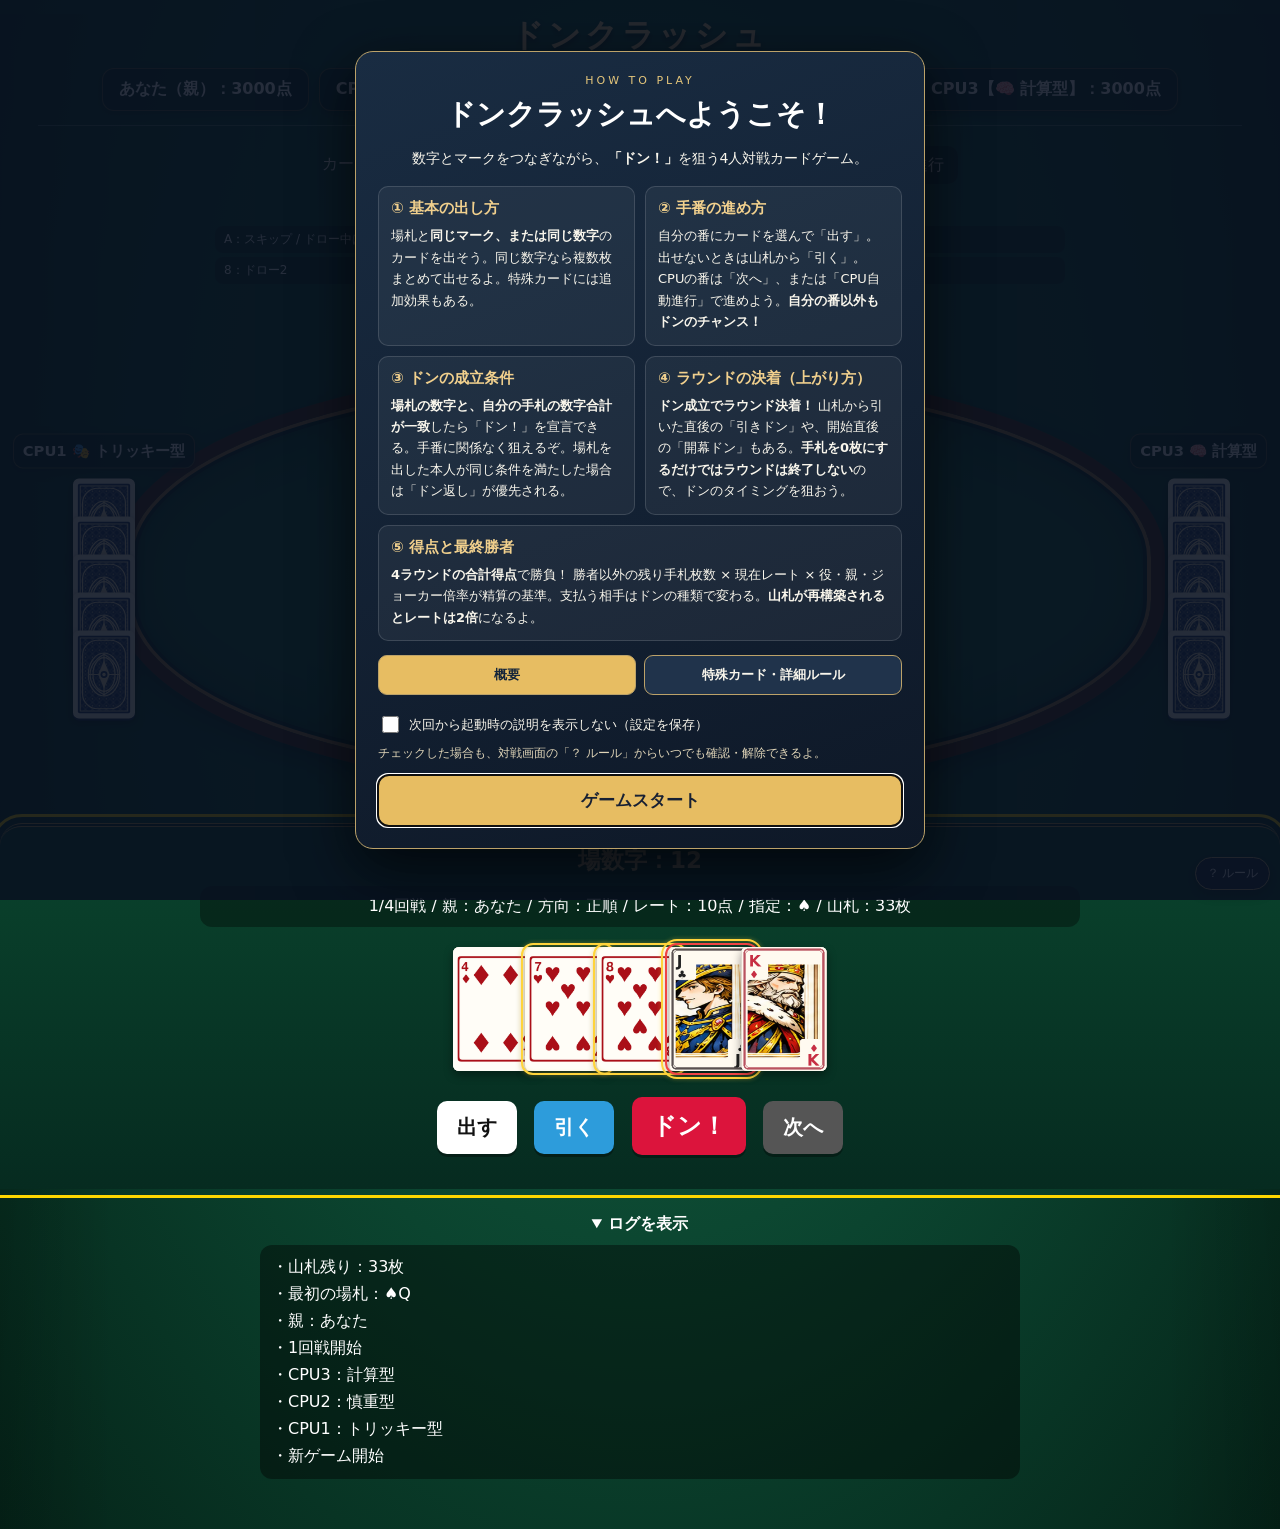
==== commit 445a44fc: "Add files via upload" ====
--- a/index.html
+++ b/index.html
@@ -10,7 +10,7 @@
 
   <title>ドンクラッシュ</title>
 
-  <link rel="stylesheet" href="style.css?v=1916b" />
+  <link rel="stylesheet" href="style.css?v=1917" />
 </head>
 
 <body>
@@ -326,7 +326,7 @@
 
 <script src="theme.js?v=1914f"></script>
 <script src="rules.js?v=17"></script>
-<script src="effects.js?v=1916b"></script>
+<script src="effects.js?v=1917"></script>
 <script src="cpu.js?v=197"></script>
 <script src="game-core.js?v=193"></script>
 <script src="game-actions.js?v=199"></script>
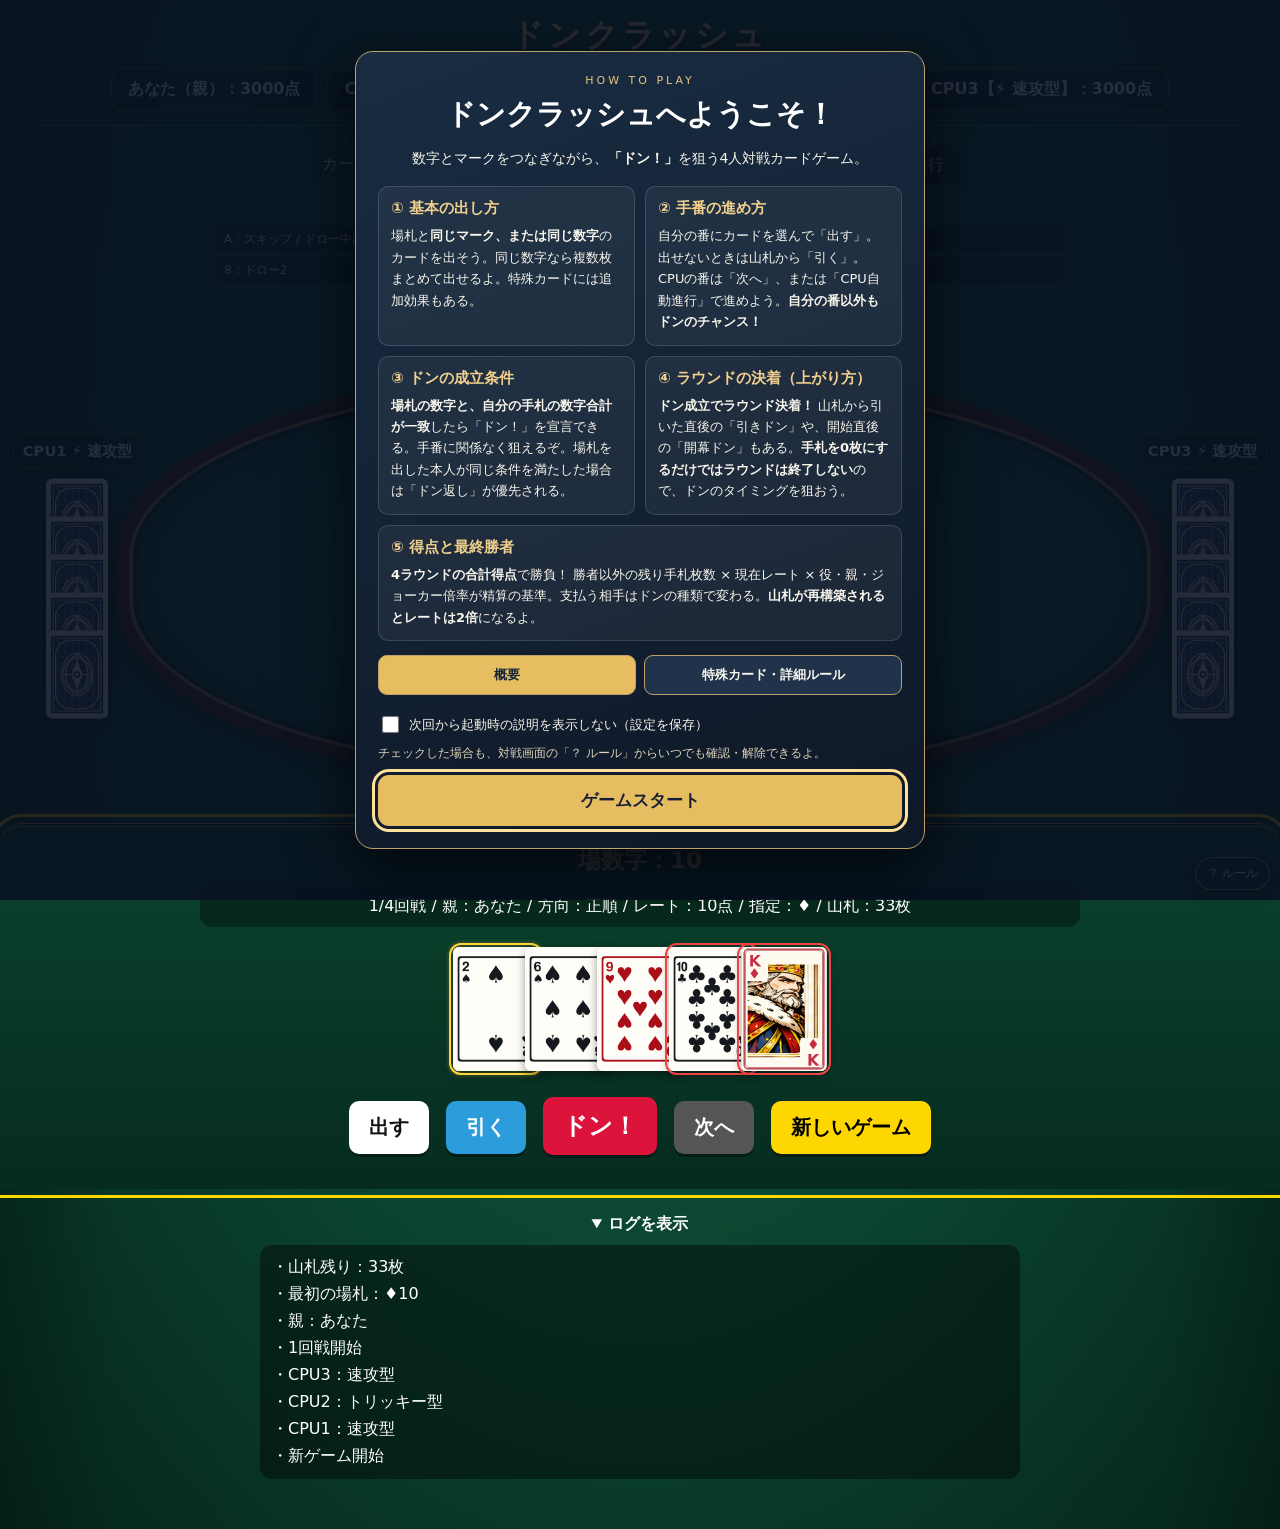
==== commit 2fe147c9: "Add files via upload" ====
--- a/index.html
+++ b/index.html
@@ -8,9 +8,9 @@
     content="width=device-width, initial-scale=1.0"
   />
 
-  <title>ドンクラッシュ</title>
-
-  <link rel="stylesheet" href="style.css?v=1917" />
+  <title>ドンクラッシュ Ver2.0</title>
+
+  <link rel="stylesheet" href="style.css?v=200" />
 </head>
 
 <body>
@@ -267,8 +267,7 @@
 
         <button
           id="new-game-button"
-          class="hidden"
-        >
+          >
           新しいゲーム
         </button>
 
@@ -324,16 +323,16 @@
 
   <!-- JS -->
 
-<script src="theme.js?v=1914f"></script>
-<script src="rules.js?v=17"></script>
-<script src="effects.js?v=1917"></script>
-<script src="cpu.js?v=197"></script>
-<script src="game-core.js?v=193"></script>
-<script src="game-actions.js?v=199"></script>
-<script src="game-don.js?v=17"></script>
-<script src="game-ui.js?v=1915d"></script>
-<script src="game-init.js?v=1911"></script>
-<script src="welcome.js?v=1912a"></script>
+<script src="theme.js?v=200"></script>
+<script src="rules.js?v=200"></script>
+<script src="effects.js?v=200"></script>
+<script src="cpu.js?v=200"></script>
+<script src="game-core.js?v=200"></script>
+<script src="game-actions.js?v=200"></script>
+<script src="game-don.js?v=200"></script>
+<script src="game-ui.js?v=200"></script>
+<script src="game-init.js?v=200"></script>
+<script src="welcome.js?v=200"></script>
 <script>
   // Ver1.9.6: 小画面では役札の説明を折りたたみ、対戦領域を優先。
   (function () {
--- a/style.css
+++ b/style.css
@@ -1836,3 +1836,48 @@
 .joker-lightning-layer::before{content:"";position:absolute;inset:7% 7%;background:radial-gradient(ellipse at center,transparent 25%,var(--joker-electric-glow) 100%);opacity:0;animation:jokerElectricHalo 1850ms ease-in-out both;pointer-events:none}
 @keyframes jokerElectricHalo{0%,7%,22%,52%,69%,100%{opacity:0}11%,17%{opacity:.22}56%,60%{opacity:.19}}
 @media(prefers-reduced-motion:reduce){.joker-lightning-layer::before{animation:none!important;opacity:0!important}}
+
+/* Ver1.9.19: natural irregular lightning, dual-layer core and peripheral forks. */
+.joker-bolt{stroke:none;filter:drop-shadow(0 0 5px var(--joker-electric-glow)) drop-shadow(0 0 13px var(--joker-electric-glow))}
+.joker-bolt path{fill:none;stroke-linecap:round;stroke-linejoin:round;stroke-dasharray:none;stroke-dashoffset:0;animation:none}
+.joker-bolt .joker-electric-aura{stroke:var(--joker-electric);stroke-width:7;opacity:.46;filter:blur(3px)}
+.joker-bolt .joker-electric-core{stroke:#fff;stroke-width:1.75;opacity:.98;filter:drop-shadow(0 0 2px var(--joker-electric))}
+.joker-bolt .joker-electric-branch{stroke:var(--joker-electric);stroke-width:1.4;opacity:.9}
+.joker-bolt .joker-electric-twig{stroke:var(--joker-electric);stroke-width:.8;opacity:.7}
+:root[data-card-theme="pop"] .joker-bolt .joker-electric-core{stroke:#fff4ff}
+:root[data-card-theme="dark"] .joker-bolt .joker-electric-core{stroke:#fff8df}
+@media(prefers-reduced-motion:reduce){.joker-bolt,.joker-bolt path{animation:none!important;opacity:0!important}}
+
+
+/* Ver1.9.20: mobile interaction polish. No game-logic or card-size changes. */
+@media (hover: none) and (pointer: coarse) {
+  #button-area button, #welcome-start, #welcome-help, .guide-tab {
+    touch-action: manipulation;
+    -webkit-tap-highlight-color: rgba(255, 218, 127, .18);
+  }
+  #hand .hand-card-button, #deck-card {
+    touch-action: manipulation;
+    -webkit-tap-highlight-color: transparent;
+  }
+  #button-area button:active:not(:disabled), #welcome-start:active {
+    filter: brightness(1.14);
+  }
+}
+/* Clear keyboard navigation feedback without affecting normal card highlights. */
+#button-area button:focus-visible, #welcome-start:focus-visible,
+#welcome-help:focus-visible, .guide-tab:focus-visible,
+#card-theme:focus-visible, #hand .hand-card-button:focus-visible {
+  outline: 3px solid #ffe09a;
+  outline-offset: 3px;
+}
+/* Fit Joker's entrance into shorter landscape screens without changing its timing. */
+@media (max-height: 450px) and (orientation: landscape) {
+  .joker-entrance-stage { width: min(30vw, 175px); height: min(80dvh, 250px); }
+  .joker-entrance-label { font-size: clamp(14px, 3vh, 22px); }
+  .joker-bolt { height: min(65dvh, 260px); }
+}
+/* Honor system motion preference across decorative entrance elements. */
+@media (prefers-reduced-motion: reduce) {
+  .joker-entrance-fan { animation: none !important; }
+  #button-area button { transition-duration: .01ms !important; }
+}
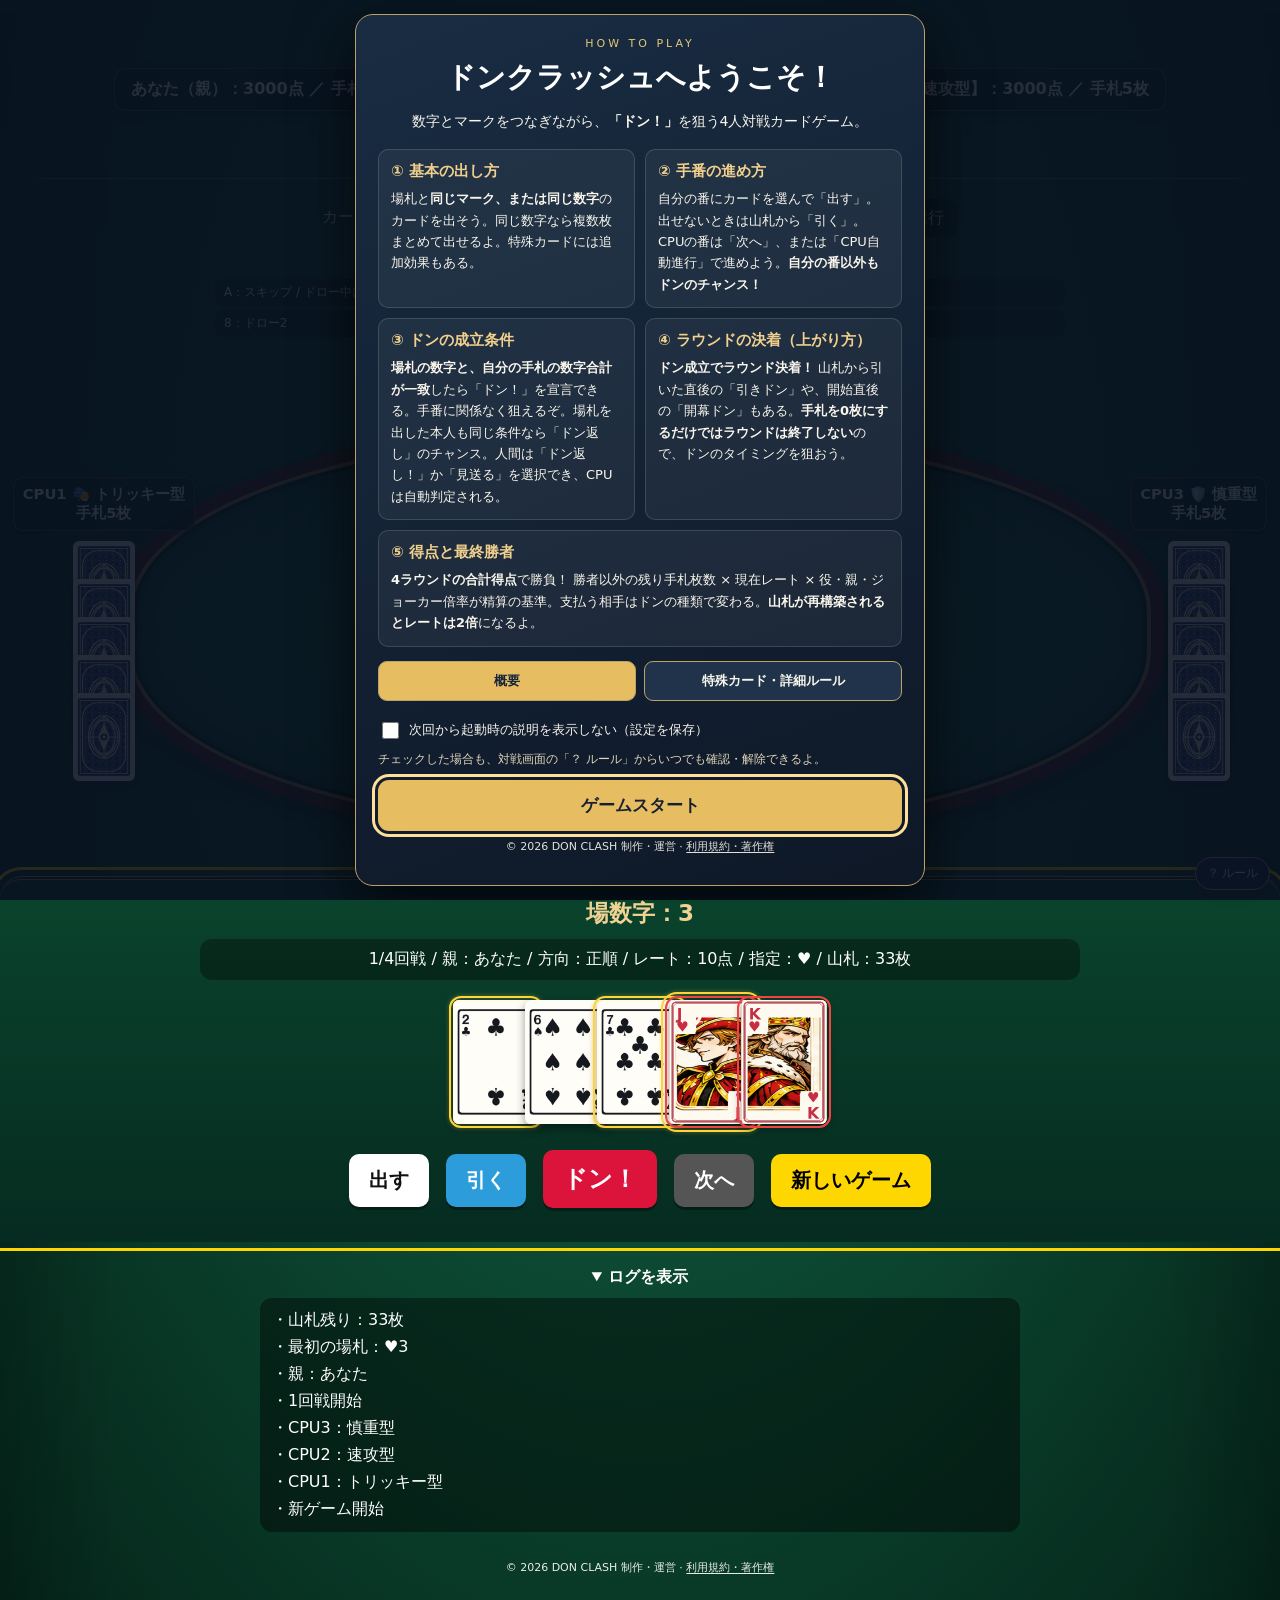
==== commit e1a9febd: "Add files via upload" ====
--- a/index.html
+++ b/index.html
@@ -8,9 +8,11 @@
     content="width=device-width, initial-scale=1.0"
   />
 
-  <title>ドンクラッシュ Ver2.0</title>
-
-  <link rel="stylesheet" href="style.css?v=200" />
+  <title>ドンクラッシュ Ver2.0.2</title>
+
+  <link rel="icon" type="image/svg+xml" href="assets/card-back.svg" />
+  <link rel="stylesheet" href="style.css?v=202" />
+  <meta name="copyright" content="© 2026 DON CLASH 制作・運営">
 </head>
 
 <body>
@@ -24,7 +26,7 @@
       <div class="welcome-guide" id="guide-basic" role="tabpanel" aria-labelledby="guide-tab-basic">
         <section><h3>① 基本の出し方</h3><p>場札と<strong>同じマーク、または同じ数字</strong>のカードを出そう。同じ数字なら複数枚まとめて出せるよ。特殊カードには追加効果もある。</p></section>
         <section><h3>② 手番の進め方</h3><p>自分の番にカードを選んで「出す」。出せないときは山札から「引く」。CPUの番は「次へ」、または「CPU自動進行」で進めよう。<strong>自分の番以外もドンのチャンス！</strong></p></section>
-        <section><h3>③ ドンの成立条件</h3><p><strong>場札の数字と、自分の手札の数字合計が一致</strong>したら「ドン！」を宣言できる。手番に関係なく狙えるぞ。場札を出した本人が同じ条件を満たした場合は「ドン返し」が優先される。</p></section>
+        <section><h3>③ ドンの成立条件</h3><p><strong>場札の数字と、自分の手札の数字合計が一致</strong>したら「ドン！」を宣言できる。手番に関係なく狙えるぞ。場札を出した本人も同じ条件なら「ドン返し」のチャンス。人間は「ドン返し！」か「見送る」を選択でき、CPUは自動判定される。</p></section>
         <section><h3>④ ラウンドの決着（上がり方）</h3><p><strong>ドン成立でラウンド決着！</strong> 山札から引いた直後の「引きドン」や、開始直後の「開幕ドン」もある。<strong>手札を0枚にするだけではラウンドは終了しない</strong>ので、ドンのタイミングを狙おう。</p></section>
         <section class="welcome-guide-wide"><h3>⑤ 得点と最終勝者</h3><p><strong>4ラウンドの合計得点</strong>で勝負！ 勝者以外の残り手札枚数 × 現在レート × 役・親・ジョーカー倍率が精算の基準。支払う相手はドンの種類で変わる。<strong>山札が再構築されるとレートは2倍</strong>になるよ。</p></section>
       </div>
@@ -53,7 +55,7 @@
         <div class="guide-table-wrap"><table class="guide-rule-table"><thead><tr><th>直前の返し札・状態</th><th>出せるカード</th></tr></thead><tbody>
           <tr><td>Joker（ドロー4）</td><td>A・2・8・Joker（マーク不問）</td></tr>
           <tr><td>2／8（ドロー2）</td><td>直前と<strong>同じ数字</strong>のカード、Joker、または直前と<strong>同じマーク</strong>のA・7</td></tr>
-          <tr><td>A（スキップ返し）</td><td>Joker、または直前と<strong>同じマーク</strong>のA・7</td></tr>
+          <tr><td>A（スキップ返し）</td><td>Joker、<strong>マーク不問のA</strong>、または直前と<strong>同じマーク</strong>の7</td></tr>
           <tr><td>7（リバース返し）</td><td>Joker、または直前と<strong>同じマーク</strong>のA・2・7・8</td></tr>
         </tbody></table></div>
         <p class="guide-footnote">※これはドロー効果が続いている間の判定。通常時の出し方とは異なるよ。複数枚出しでは、同じ数字の組み合わせなどの条件も必要。</p>
@@ -63,6 +65,7 @@
       <label class="welcome-remember"><input type="checkbox" id="welcome-skip"> 次回から起動時の説明を表示しない（設定を保存）</label>
       <p class="welcome-setting-note">チェックした場合も、対戦画面の「？ ルール」からいつでも確認・解除できるよ。</p>
       <button type="button" id="welcome-start" class="welcome-start">ゲームスタート</button>
+      <div class="dc-rights"><span>© 2026 DON CLASH 制作・運営</span> · <a href="rights.html" target="_blank" rel="noopener noreferrer">利用規約・著作権</a></div>
     </div>
   </section>
   <button type="button" id="welcome-help" class="welcome-help" aria-label="ルール概要を表示">？ ルール</button>
@@ -70,7 +73,7 @@
 
   <div id="game-area">
 
-    <h1>ドンクラッシュ</h1>
+    <h1>ドンクラッシュ <small class="solo-version">Ver2.0.2</small></h1>
 
     <!-- 点数 -->
     <div id="score-area"></div>
@@ -80,7 +83,7 @@
     <!-- 設定 -->
     <div id="setting-area">
       <div id="card-theme-area">
-        <label for="card-theme">カードデザイン：</label>
+        <label for="card-theme"><span class="setting-label-desktop">カードデザイン：</span><span class="setting-label-mobile">絵柄</span></label>
         <select id="card-theme" aria-label="カードデザイン">
           <option value="basic">ベーシック</option>
           <option value="pop">ポップ</option>
@@ -89,7 +92,7 @@
       </div>
 
       <div id="cpu-level-area">
-        CPU強さ：
+        <label for="cpu-level"><span class="setting-label-desktop">CPU強さ：</span><span class="setting-label-mobile">CPU</span></label>
 
         <select id="cpu-level">
           <option value="easy">
@@ -116,7 +119,7 @@
             id="auto-cpu"
           />
 
-          CPU自動進行
+          <span class="setting-label-desktop">CPU自動進行</span><span class="setting-label-mobile">自動</span>
         </label>
       </div>
 
@@ -318,21 +321,23 @@
       <div id="log"></div>
 
     </details>
+    <div class="dc-rights"><span>© 2026 DON CLASH 制作・運営</span> · <a href="rights.html" target="_blank" rel="noopener noreferrer">利用規約・著作権</a></div>
 
   </div>
 
-  <!-- JS -->
-
-<script src="theme.js?v=200"></script>
-<script src="rules.js?v=200"></script>
-<script src="effects.js?v=200"></script>
-<script src="cpu.js?v=200"></script>
-<script src="game-core.js?v=200"></script>
-<script src="game-actions.js?v=200"></script>
-<script src="game-don.js?v=200"></script>
-<script src="game-ui.js?v=200"></script>
-<script src="game-init.js?v=200"></script>
-<script src="welcome.js?v=200"></script>
+
+<!-- JS -->
+
+<script src="theme.js?v=202"></script>
+<script src="rules.js?v=202"></script>
+<script src="effects.js?v=202"></script>
+<script src="cpu.js?v=202"></script>
+<script src="game-core.js?v=202"></script>
+<script src="game-actions.js?v=202"></script>
+<script src="game-don.js?v=202"></script>
+<script src="game-ui.js?v=202"></script>
+<script src="game-init.js?v=202"></script>
+<script src="welcome.js?v=202"></script>
 <script>
   // Ver1.9.6: 小画面では役札の説明を折りたたみ、対戦領域を優先。
   (function () {
--- a/style.css
+++ b/style.css
@@ -1,4 +1,4 @@
-body {
+body { 
   background: radial-gradient(circle at top, #16813a, #06451b);
   color: white;
   font-family: sans-serif;
@@ -6,156 +6,131 @@
   margin: 0;
   padding: 0;
   overflow-x: hidden;
-}
-
-h1 {
+ }
+h1 { 
   margin: 14px 0 8px;
   font-size: 42px;
   letter-spacing: 2px;
   color: gold;
   text-shadow: 2px 2px 0 #000, 0 0 16px rgba(255,215,0,0.35);
-}
-
-hr {
+ }
+hr { 
   border: none;
   border-top: 1px solid rgba(255,255,255,0.25);
   margin: 14px auto;
   width: 94%;
-}
-
-.hidden {
+ }
+.hidden { 
   display: none !important;
-}
-
-#game-area {
+ }
+#game-area { 
   width: 100%;
   max-width: 1280px;
   margin: 0 auto;
   min-height: 100vh;
   position: relative;
   padding-bottom: 30px;
-}
-
-#score-area {
+ }
+#score-area { 
   display: flex;
   justify-content: center;
   flex-wrap: wrap;
   gap: 10px;
   margin: 10px auto;
-}
-
-.score-box {
+ }
+.score-box { 
   background: rgba(0,0,0,0.42);
   padding: 10px 16px;
   border-radius: 12px;
   min-width: 130px;
   font-weight: bold;
   box-shadow: 0 4px 8px rgba(0,0,0,0.25);
-}
-
-#setting-area {
+ }
+#setting-area { 
   display: flex;
   justify-content: center;
   align-items: center;
   gap: 24px;
   flex-wrap: wrap;
   margin: 12px auto;
-}
-
-#cpu-level-area,
-#auto-cpu-area {
+ }
+#cpu-level-area, #auto-cpu-area { 
   background: rgba(0,0,0,0.35);
   padding: 8px 14px;
   border-radius: 10px;
-}
-
-#cpu-level {
+ }
+#cpu-level { 
   font-size: 16px;
   padding: 4px 8px;
-}
-
-#role-area {
+ }
+#role-area { 
   width: 92%;
   max-width: 760px;
   margin: 16px auto;
   background: rgba(0,0,0,0.34);
   padding: 14px;
   border-radius: 14px;
-}
-
-#role-area h2 {
+ }
+#role-area h2 { 
   margin-top: 0;
   color: gold;
-}
-
-.role-list {
+ }
+.role-list { 
   display: grid;
   grid-template-columns: repeat(2, 1fr);
   gap: 8px;
   text-align: left;
-}
-
-.role-list div {
+ }
+.role-list div { 
   background: rgba(255,255,255,0.08);
   padding: 8px 10px;
   border-radius: 8px;
-}
-
-#table-center {
+ }
+#table-center { 
   position: relative;
   width: 100%;
   height: 560px;
   margin-top: 10px;
-}
-
-.cpu-seat {
+ }
+.cpu-seat { 
   position: absolute;
   display: flex;
   flex-direction: column;
   align-items: center;
   gap: 10px;
-}
-
-#cpu-top {
+ }
+#cpu-top { 
   top: 0;
   left: 50%;
   transform: translateX(-50%);
-}
-
-#cpu-left {
+ }
+#cpu-left { 
   left: 1%;
   top: 50%;
   transform: translateY(-50%);
-}
-
-#cpu-right {
+ }
+#cpu-right { 
   right: 1%;
   top: 50%;
   transform: translateY(-50%);
-}
-
-.cpu-name {
+ }
+.cpu-name { 
   background: rgba(0,0,0,0.45);
   padding: 7px 14px;
   border-radius: 10px;
   font-size: 18px;
   font-weight: bold;
-}
-
-.cpu-cards {
+ }
+.cpu-cards { 
   display: flex;
-}
-
-.cpu-top-cards {
+ }
+.cpu-top-cards { 
   flex-direction: row;
-}
-
-.cpu-left-cards,
-.cpu-right-cards {
+ }
+.cpu-left-cards, .cpu-right-cards { 
   flex-direction: column;
-}
-
-.cpu-back-card {
+ }
+.cpu-back-card { 
   width: 58px;
   height: 84px;
   border-radius: 10px;
@@ -169,9 +144,8 @@
     inset 0 0 0 4px rgba(255,255,255,0.75),
     inset 0 0 0 8px rgba(10,35,110,0.65),
     0 4px 10px rgba(0,0,0,0.35);
-}
-
-.cpu-back-card::before {
+ }
+.cpu-back-card::before { 
   content: "◆";
   display: flex;
   justify-content: center;
@@ -180,46 +154,35 @@
   color: rgba(255,255,255,0.9);
   font-size: 28px;
   text-shadow: 0 0 8px rgba(255,255,255,0.8);
-}
-
-.cpu-top-cards .cpu-back-card {
+ }
+.cpu-top-cards .cpu-back-card { 
   margin-left: -34px;
-}
-
-.cpu-top-cards .cpu-back-card:first-child {
+ }
+.cpu-top-cards .cpu-back-card:first-child { 
   margin-left: 0;
-}
-
-.cpu-left-cards .cpu-back-card,
-.cpu-right-cards .cpu-back-card {
+ }
+.cpu-left-cards .cpu-back-card, .cpu-right-cards .cpu-back-card { 
   margin-top: -50px;
-}
-
-.cpu-left-cards .cpu-back-card:first-child,
-.cpu-right-cards .cpu-back-card:first-child {
+ }
+.cpu-left-cards .cpu-back-card:first-child, .cpu-right-cards .cpu-back-card:first-child { 
   margin-top: 0;
-}
-
-#table-area {
+ }
+#table-area { 
   position: absolute;
   left: 50%;
   top: 52%;
   transform: translate(-50%, -50%);
-}
-
-#table-zone {
+ }
+#table-zone { 
   display: flex;
   align-items: center;
   gap: 44px;
-}
-
-#deck-zone {
+ }
+#deck-zone { 
   width: 120px;
   text-align: center;
-}
-
-#deck-card,
-.draw-fly-card {
+ }
+#deck-card, .draw-fly-card { 
   position: relative;
   width: 92px;
   height: 132px;
@@ -235,10 +198,8 @@
     4px 4px 0 rgba(255,255,255,0.65),
     8px 8px 0 rgba(255,255,255,0.35),
     0 8px 14px rgba(0,0,0,0.45);
-}
-
-#deck-card::before,
-.draw-fly-card::before {
+ }
+#deck-card::before, .draw-fly-card::before { 
   content: "◆";
   position: absolute;
   inset: 0;
@@ -248,31 +209,26 @@
   color: rgba(255,255,255,0.9);
   font-size: 42px;
   text-shadow: 0 0 8px rgba(255,255,255,0.8);
-}
-
-#deck-card.deck-bounce {
+ }
+#deck-card.deck-bounce { 
   animation: deckBounce 0.35s ease;
-}
-
+ }
 @keyframes deckBounce {
   0% { transform: translateY(0) scale(1); }
   45% { transform: translateY(8px) scale(0.96); }
   100% { transform: translateY(0) scale(1); }
 }
-
-#deck-count {
+#deck-count { 
   font-size: 16px;
   font-weight: bold;
   text-shadow: 1px 1px 3px #000;
-}
-
-#table-stack {
+ }
+#table-stack { 
   position: relative;
   width: 180px;
   height: 230px;
-}
-
-.table-card {
+ }
+.table-card { 
   position: absolute;
   left: 50%;
   top: 50%;
@@ -284,21 +240,16 @@
   border-radius: 14px;
   overflow: hidden;
   box-shadow: 0 8px 16px rgba(0,0,0,0.45);
-}
-
-.table-old-1 {
+ }
+.table-old-1 { 
   transform: translate(-57%, -55%) scale(0.93) rotate(-5deg);
   opacity: 0.68;
-}
-
-.table-old-2 {
+ }
+.table-old-2 { 
   transform: translate(-43%, -58%) scale(0.86) rotate(6deg);
   opacity: 0.42;
-}
-
-/* 本格カード */
-
-.playing-card {
+ }
+.playing-card { 
   position: relative;
   width: 100%;
   height: 100%;
@@ -311,26 +262,22 @@
     inset 0 0 0 3px rgba(0,0,0,0.08),
     inset 0 0 0 8px rgba(255,255,255,0.85),
     0 6px 12px rgba(0,0,0,0.35);
-}
-
-.playing-card::after {
+ }
+.playing-card::after { 
   content: "";
   position: absolute;
   inset: 8px;
   border: 1px solid rgba(0,0,0,0.18);
   border-radius: 8px;
   pointer-events: none;
-}
-
-.playing-card.red {
+ }
+.playing-card.red { 
   color: #d00000;
-}
-
-.playing-card.black {
+ }
+.playing-card.black { 
   color: #111;
-}
-
-.card-corner {
+ }
+.card-corner { 
   position: absolute;
   font-size: 18px;
   font-weight: 900;
@@ -338,21 +285,17 @@
   text-align: center;
   z-index: 3;
   letter-spacing: -1px;
-}
-
-.card-corner.top {
+ }
+.card-corner.top { 
   top: 7px;
   left: 7px;
-}
-
-.card-corner.bottom {
+ }
+.card-corner.bottom { 
   right: 7px;
   bottom: 7px;
   transform: rotate(180deg);
-}
-
-.card-center,
-.card-center-symbol {
+ }
+.card-center, .card-center-symbol { 
   position: absolute;
   inset: 0;
   display: flex;
@@ -362,9 +305,8 @@
   font-weight: 900;
   opacity: 0.96;
   text-shadow: 1px 1px 0 rgba(0,0,0,0.08);
-}
-
-.card-face-mark {
+ }
+.card-face-mark { 
   position: absolute;
   inset: 31px 12px 31px;
   display: flex;
@@ -377,81 +319,67 @@
     inset 0 0 12px rgba(0,0,0,0.08),
     0 1px 0 rgba(255,255,255,0.8);
   z-index: 2;
-}
-
-.face-j {
+ }
+.face-j { 
   background: linear-gradient(135deg, rgba(40,120,255,0.25), rgba(255,255,255,0.75));
-}
-
-.face-q {
+ }
+.face-q { 
   background: linear-gradient(135deg, rgba(255,105,180,0.27), rgba(255,255,255,0.75));
-}
-
-.face-k {
+ }
+.face-k { 
   background: linear-gradient(135deg, rgba(255,215,0,0.35), rgba(255,255,255,0.75));
-}
-
-.face-icon {
+ }
+.face-icon { 
   font-size: 42px;
   line-height: 0.95;
   text-shadow: 1px 1px 0 rgba(0,0,0,0.16);
-}
-
-.face-label {
+ }
+.face-label { 
   font-size: 27px;
   font-weight: 900;
   line-height: 0.95;
   margin-top: 2px;
-}
-
-.face-suit {
+ }
+.face-suit { 
   font-size: 28px;
   font-weight: 900;
   line-height: 0.95;
-}
-
-.joker-card {
+ }
+.joker-card { 
   color: #6d25a8;
   background:
     radial-gradient(circle at center, #ffffff 0%, #f4e6ff 48%, #dec4ff 100%);
-}
-
-.joker-card::before {
+ }
+.joker-card::before { 
   content: "";
   position: absolute;
   inset: 12px;
   border: 2px dashed rgba(109,37,168,0.35);
   border-radius: 9px;
   z-index: 1;
-}
-
-.joker-card::after {
+ }
+.joker-card::after { 
   border-color: rgba(109,37,168,0.3);
-}
-
-.joker-top,
-.joker-bottom {
+ }
+.joker-top, .joker-bottom { 
   position: absolute;
   font-size: 15px;
   font-weight: 900;
   letter-spacing: 1px;
   z-index: 3;
-}
-
-.joker-top {
+ }
+.joker-top { 
   top: 9px;
   left: 8px;
   writing-mode: vertical-rl;
-}
-
-.joker-bottom {
+ }
+.joker-bottom { 
   right: 8px;
   bottom: 9px;
   writing-mode: vertical-rl;
   transform: rotate(180deg);
-}
-
-.joker-star {
+ }
+.joker-star { 
   position: absolute;
   inset: 0;
   display: flex;
@@ -465,46 +393,38 @@
     0 0 18px rgba(178,102,255,0.75),
     2px 2px 0 rgba(0,0,0,0.15);
   z-index: 2;
-}
-
-/* プレイヤー手札 */
-
-#player-area {
+ }
+#player-area { 
   width: 100%;
   margin-top: 12px;
-}
-
-#turn-area {
+ }
+#turn-area { 
   font-size: 30px;
   font-weight: bold;
   color: gold;
   margin: 10px auto;
-}
-
-#number-area {
+ }
+#number-area { 
   font-size: 28px;
   font-weight: bold;
   color: gold;
   margin: 10px auto;
-}
-
-#suit-area {
+ }
+#suit-area { 
   width: 92%;
   max-width: 860px;
   margin: 10px auto;
   background: rgba(0,0,0,0.35);
   padding: 10px;
   border-radius: 12px;
-}
-
-#result-area {
+ }
+#result-area { 
   font-size: 26px;
   font-weight: bold;
   color: gold;
   margin: 10px auto;
-}
-
-#hand {
+ }
+#hand { 
   display: flex;
   justify-content: center;
   align-items: flex-end;
@@ -512,9 +432,8 @@
   flex-wrap: nowrap;
   margin: 14px auto;
   padding: 10px;
-}
-
-#hand .hand-card-button {
+ }
+#hand .hand-card-button { 
   position: relative;
   width: 86px;
   height: 124px;
@@ -527,75 +446,53 @@
   cursor: pointer;
   box-shadow: none;
   transition: transform 0.16s ease, filter 0.16s ease;
-}
-
-#hand .hand-card-button:hover {
+ }
+#hand .hand-card-button:hover { 
   transform: translateY(-8px) scale(1.03);
   filter: brightness(1.05);
-}
-
-#hand .hand-card-button.selected {
+ }
+#hand .hand-card-button.selected { 
   background: transparent !important;
   transform: translateY(-14px) scale(1.05);
   box-shadow: 0 0 18px gold !important;
-}
-
-#hand .hand-card-button.selected .playing-card {
+ }
+#hand .hand-card-button.selected .playing-card { 
   box-shadow:
     inset 0 0 0 3px rgba(255,215,0,0.95),
     inset 0 0 0 8px rgba(255,255,255,0.9),
     0 0 18px rgba(255,215,0,0.9),
     0 8px 16px rgba(0,0,0,0.45);
-}
-
-.table-card .card-corner {
+ }
+.table-card .card-corner { 
   font-size: 20px;
-}
-
-.table-card .card-center-symbol,
-.table-card .card-center {
+ }
+.table-card .card-center-symbol, .table-card .card-center { 
   font-size: 70px;
-}
-
-.table-card .face-icon {
+ }
+.table-card .face-icon { 
   font-size: 50px;
-}
-
-.table-card .face-label,
-.table-card .face-suit {
+ }
+.table-card .face-label, .table-card .face-suit { 
   font-size: 32px;
-}
-
-.table-card .joker-star {
+ }
+.table-card .joker-star { 
   font-size: 70px;
-}
-
-.card-red {
+ }
+.card-red { 
   color: red;
-}
-
-.card-black {
+ }
+.card-black { 
   color: black;
-}
-
-.card-joker {
+ }
+.card-joker { 
   color: purple;
   background: #f4e9ff !important;
   border-color: purple !important;
-}
-
-/* ボタン */
-
-#button-area {
+ }
+#button-area { 
   margin: 10px auto;
-}
-
-#play-button,
-#draw-button,
-#don-button,
-#next-button,
-#new-round-button,
-#new-game-button {
+ }
+#play-button, #draw-button, #don-button, #next-button, #new-round-button, #new-game-button { 
   margin: 6px;
   padding: 13px 20px;
   font-size: 20px;
@@ -604,51 +501,45 @@
   border: none;
   cursor: pointer;
   box-shadow: 0 4px 8px rgba(0,0,0,0.3);
-}
-
-#play-button {
+ }
+#play-button { 
   background: white;
   color: #111;
-}
-
-#draw-button {
+ }
+#draw-button { 
   background: #2d9cdb;
   color: white;
-}
-
-#don-button {
+ }
+#don-button { 
   background: crimson;
   color: white;
   font-size: 24px;
-}
-
-#next-button {
+ }
+#next-button { 
   background: #555;
   color: white;
-}
-
-#new-round-button,
-#new-game-button {
+ }
+#new-round-button, #new-game-button { 
   background: gold;
   color: black;
-}
-
-#don-button.don-ready {
+ }
+#next-button.hiki-don-skip { 
+  background: #473a26;
+  color: #fff2c6;
+  outline: 2px solid #eac36a;
+ }
+#don-button.don-ready { 
   animation: donButtonPulse 0.75s infinite;
   background: gold;
   color: crimson;
   border: 3px solid crimson;
-}
-
+ }
 @keyframes donButtonPulse {
   0% { transform: scale(1); }
   50% { transform: scale(1.08); }
   100% { transform: scale(1); }
 }
-
-/* マーク選択 */
-
-#suit-select {
+#suit-select { 
   position: fixed;
   left: 50%;
   top: 50%;
@@ -661,15 +552,13 @@
   border: 3px solid gold;
   z-index: 99998;
   box-shadow: 0 12px 28px rgba(0,0,0,0.55);
-}
-
-#suit-select h2 {
+ }
+#suit-select h2 { 
   margin: 0 0 16px;
   color: gold;
   font-size: 26px;
-}
-
-#suit-select button {
+ }
+#suit-select button { 
   width: 76px;
   height: 76px;
   margin: 8px;
@@ -680,51 +569,37 @@
   font-weight: 900;
   cursor: pointer;
   box-shadow: 0 5px 12px rgba(0,0,0,0.45);
-}
-
-#suit-select button:hover {
+ }
+#suit-select button:hover { 
   transform: scale(1.08);
-}
-
-#suit-select button[data-suit="♥"],
-#suit-select button[data-suit="♦"] {
+ }
+#suit-select button[data-suit="♥"], #suit-select button[data-suit="♦"] { 
   color: red;
-}
-
-#suit-select button[data-suit="♠"],
-#suit-select button[data-suit="♣"] {
+ }
+#suit-select button[data-suit="♠"], #suit-select button[data-suit="♣"] { 
   color: black;
-}
-
-/* ログ */
-
-#log-area {
+ }
+#log-area { 
   width: 92%;
   max-width: 760px;
   margin: 20px auto;
   text-align: left;
-}
-
-#log-area h2 {
+ }
+#log-area h2 { 
   text-align: center;
-}
-
-#log {
+ }
+#log { 
   background: rgba(0,0,0,0.42);
   padding: 12px;
   border-radius: 12px;
   min-height: 90px;
   max-height: 210px;
   overflow-y: auto;
-}
-
-.log-line {
+ }
+.log-line { 
   margin-bottom: 6px;
-}
-
-/* 飛びカード */
-
-.card-fly-effect {
+ }
+.card-fly-effect { 
   position: fixed;
   width: 92px;
   height: 132px;
@@ -739,15 +614,13 @@
   z-index: 99999;
   pointer-events: none;
   transition: top 0.6s ease-out, transform 0.6s ease-out, opacity 0.6s ease-out;
-}
-
-.card-fly-start {
+ }
+.card-fly-start { 
   top: 48%;
   opacity: 1;
   transform: translate(-50%, -50%) scale(1) rotate(0deg);
-}
-
-.draw-fly-effect {
+ }
+.draw-fly-effect { 
   position: fixed;
   width: 82px;
   height: 116px;
@@ -762,11 +635,8 @@
   border: 4px solid #222;
   border-radius: 14px;
   z-index: 99999;
-}
-
-/* 大演出 */
-
-#don-effect {
+ }
+#don-effect { 
   position: fixed;
   left: 50%;
   top: 45%;
@@ -780,8 +650,7 @@
     0 0 12px rgba(255,255,255,0.9),
     0 0 24px rgba(255,255,255,0.7),
     4px 4px 0 #000;
-}
-
+ }
 @keyframes donPop {
   0% {
     opacity: 0;
@@ -803,19 +672,15 @@
     transform: translate(-50%, -50%) scale(1.6);
   }
 }
-
-.effect-don { color: gold; }
-.effect-counter { color: #ff4040; }
-.effect-draw-don { color: #00d4ff; }
-.effect-draw-counter { color: #ff00ff; }
-.effect-joker { color: #b266ff; }
-.effect-skip { color: #66ccff; }
-.effect-draw2 { color: #ff9900; }
-.effect-reverse { color: #66ff66; }
-.effect-mark { color: #ff66cc; }
-
-/* DON系画面揺れ */
-
+.effect-don {  color: gold;  }
+.effect-counter {  color: #ff4040;  }
+.effect-draw-don {  color: #00d4ff;  }
+.effect-draw-counter {  color: #ff00ff;  }
+.effect-joker {  color: #b266ff;  }
+.effect-skip {  color: #66ccff;  }
+.effect-draw2 {  color: #ff9900;  }
+.effect-reverse {  color: #66ff66;  }
+.effect-mark {  color: #ff66cc;  }
 @keyframes screenShake {
   0% { transform: translate(0,0); }
   20% { transform: translate(-6px,2px); }
@@ -824,25 +689,17 @@
   80% { transform: translate(4px,-2px); }
   100% { transform: translate(0,0); }
 }
-
-.screen-shake {
+.screen-shake { 
   animation: screenShake 0.45s ease;
-}
-
-/* リバース */
-
+ }
 @keyframes reverseSpin {
   0% { transform: rotate(0deg); }
   60% { transform: rotate(190deg); }
   100% { transform: rotate(180deg); }
 }
-
-.table-reverse-spin {
+.table-reverse-spin { 
   animation: reverseSpin 0.7s ease;
-}
-
-/* SKIP */
-
+ }
 @keyframes skipFlow {
   0% {
     left: 120%;
@@ -872,8 +729,7 @@
     transform: translateX(-50%) scale(1);
   }
 }
-
-.skip-flow-effect {
+.skip-flow-effect { 
   position: fixed;
   top: 40%;
   left: 120%;
@@ -887,15 +743,13 @@
     5px 5px 0 #000;
   pointer-events: none;
   animation: skipFlow 1.5s ease forwards;
-}
-
+ }
 @keyframes windFlow {
   0% { transform: translateX(120%); opacity: 0; }
   20% { opacity: 0.8; }
   100% { transform: translateX(-120%); opacity: 0; }
 }
-
-.skip-wind-effect {
+.skip-wind-effect { 
   position: fixed;
   top: 42%;
   left: 0;
@@ -904,48 +758,33 @@
   pointer-events: none;
   z-index: 999998;
   animation: windFlow 1.5s linear forwards;
-}
-
-.skip-wind-effect::before,
-.skip-wind-effect::after {
+ }
+.skip-wind-effect::before, .skip-wind-effect::after { 
   content: "";
   position: absolute;
   left: 0;
   right: 0;
   height: 4px;
   background: linear-gradient(90deg, transparent, rgba(255,255,255,0.9), transparent);
-}
-
-.skip-wind-effect::before {
+ }
+.skip-wind-effect::before { 
   top: 20px;
-}
-
-.skip-wind-effect::after {
+ }
+.skip-wind-effect::after { 
   top: 50px;
-}
-
-/* フラッシュ */
-
-.flash-don,
-.flash-counter,
-.flash-draw-don,
-.flash-draw-counter,
-.flash-joker {
+ }
+.flash-don, .flash-counter, .flash-draw-don, .flash-draw-counter, .flash-joker { 
   position: fixed;
   inset: 0;
   z-index: 9998;
   pointer-events: none;
   opacity: 0.35;
-}
-
-.flash-don { background: gold; }
-.flash-counter { background: #ff4040; }
-.flash-draw-don { background: #00d4ff; }
-.flash-draw-counter { background: #ff00ff; }
-.flash-joker { background: #8a2be2; opacity: 0.5; }
-
-/* Jマーク巨大表示 */
-
+ }
+.flash-don {  background: gold;  }
+.flash-counter {  background: #ff4040;  }
+.flash-draw-don {  background: #00d4ff;  }
+.flash-draw-counter {  background: #ff00ff;  }
+.flash-joker {  background: #8a2be2; opacity: 0.5;  }
 @keyframes suitBurst {
   0% {
     transform: translate(-50%, -50%) scale(0.2);
@@ -961,8 +800,7 @@
     opacity: 0;
   }
 }
-
-.suit-burst {
+.suit-burst { 
   position: fixed;
   left: 50%;
   top: 50%;
@@ -972,41 +810,25 @@
   pointer-events: none;
   animation: suitBurst 0.9s ease forwards;
   text-shadow: 0 0 16px white, 4px 4px 0 #000;
-}
-
-.red-suit-burst {
+ }
+.red-suit-burst { 
   color: #ff4040;
-}
-
-.black-suit-burst {
+ }
+.black-suit-burst { 
   color: #111;
-}
-
-/* =========================
-   追加：手札重なり
-========================= */
-
-#hand .hand-card-button {
+ }
+#hand .hand-card-button { 
   margin-left: -24px;
-}
-
-#hand .hand-card-button:first-child {
+ }
+#hand .hand-card-button:first-child { 
   margin-left: 0;
-}
-
-#hand .hand-card-button:hover {
+ }
+#hand .hand-card-button:hover { 
   z-index: 300 !important;
-}
-
-#hand .hand-card-button.selected {
+ }
+#hand .hand-card-button.selected { 
   z-index: 400 !important;
-}
-
-
-/* =========================
-   追加：現在ターン発光
-========================= */
-
+ }
 @keyframes activeTurnGlow {
   0% {
     box-shadow: 0 0 8px rgba(255,215,0,0.35);
@@ -1022,20 +844,13 @@
     box-shadow: 0 0 8px rgba(255,215,0,0.35);
   }
 }
-
-.active-turn {
+.active-turn { 
   animation: activeTurnGlow 1s infinite;
   outline: 3px solid gold;
   outline-offset: 6px;
   border-radius: 18px;
-}
-
-
-/* =========================
-   追加：CPUカードプレビュー
-========================= */
-
-.cpu-preview-card {
+ }
+.cpu-preview-card { 
   position: fixed;
   left: 50%;
   top: 45%;
@@ -1048,465 +863,387 @@
   transition:
     transform 0.25s ease,
     opacity 0.25s ease;
-}
-
-.cpu-preview-card.show {
+ }
+.cpu-preview-card.show { 
   opacity: 1;
   transform: translate(-50%, -50%) scale(1);
-}
-
-.cpu-preview-card .playing-card {
+ }
+.cpu-preview-card .playing-card { 
   box-shadow:
     inset 0 0 0 3px rgba(0,0,0,0.08),
     inset 0 0 0 8px rgba(255,255,255,0.85),
     0 12px 28px rgba(0,0,0,0.55);
-}
-
-
-/* =========================
-   追加：演出最前面
-========================= */
-
-#don-effect,
-.skip-flow-effect,
-.suit-burst {
+ }
+#don-effect, .skip-flow-effect, .suit-burst { 
   z-index: 999999 !important;
-}
-
-#don-effect {
+ }
+#don-effect { 
   position: fixed !important;
   left: 50% !important;
   top: 50% !important;
   transform: translate(-50%, -50%) !important;
   pointer-events: none;
-}
-
-
-/* =========================
-   スマホ：統合調整
-========================= */
-
-@media (max-width: 768px) {
-  body {
+ }
+@media  (max-width: 768px) {
+body { 
     overflow-x: hidden;
-  }
-
-  h1 {
+   }
+h1 { 
     display: block !important;
     font-size: 24px !important;
     margin: 6px 0 !important;
-  }
-
-  #score-area {
+   }
+#score-area { 
     display: flex !important;
     gap: 4px !important;
     margin: 4px auto !important;
     font-size: 11px !important;
-  }
-
-  .score-box {
+   }
+.score-box { 
     min-width: auto !important;
     padding: 5px 7px !important;
     font-size: 11px !important;
-  }
-
-  #setting-area {
+   }
+#setting-area { 
     display: flex !important;
     flex-direction: row !important;
     justify-content: center !important;
     gap: 6px !important;
     margin: 4px auto !important;
     font-size: 12px !important;
-  }
-
-  #cpu-level-area,
-  #auto-cpu-area {
+   }
+#cpu-level-area, #auto-cpu-area { 
     padding: 5px 7px !important;
-  }
-
-  #cpu-level {
+   }
+#cpu-level { 
     font-size: 12px !important;
     padding: 2px 4px !important;
-  }
-
-  #role-area {
+   }
+#role-area { 
     display: block !important;
     width: 94% !important;
     padding: 6px !important;
     margin: 4px auto !important;
     font-size: 11px !important;
-  }
-
-  #role-area h2 {
+   }
+#role-area h2 { 
     font-size: 15px !important;
     margin: 2px 0 5px !important;
-  }
-
-  .role-list {
+   }
+.role-list { 
     grid-template-columns: repeat(2, 1fr) !important;
     gap: 4px !important;
-  }
-
-  .role-list div {
+   }
+.role-list div { 
     padding: 4px 5px !important;
-  }
-
-  #turn-area {
+   }
+#turn-area { 
     font-size: 18px !important;
     margin: 2px auto !important;
-  }
-
-  #table-center {
+   }
+#table-center { 
     height: 410px !important;
     margin-top: 0 !important;
     transform: none !important;
-  }
-
-  #cpu-top {
+   }
+#cpu-top { 
     top: 4px !important;
-  }
-
-  #cpu-left {
+   }
+#cpu-left { 
     left: 2px !important;
     top: 45% !important;
-  }
-
-  #cpu-right {
+   }
+#cpu-right { 
     right: 2px !important;
     top: 45% !important;
-  }
-
-  .cpu-name {
+   }
+.cpu-name { 
     font-size: 15px !important;
     padding: 6px 10px !important;
-  }
-
-  .cpu-back-card {
+   }
+.cpu-back-card { 
     width: 34px !important;
     height: 48px !important;
-  }
-
-  #table-area {
+   }
+#table-area { 
     top: 50% !important;
-  }
-
-  #table-zone {
+   }
+#table-zone { 
     gap: 18px !important;
-  }
-
-  #deck-card {
+   }
+#deck-card { 
     width: 70px !important;
     height: 100px !important;
-  }
-
-  #deck-count {
+   }
+#deck-count { 
     font-size: 16px !important;
-  }
-
-  #table-stack {
+   }
+#table-stack { 
     width: 120px !important;
     height: 160px !important;
-  }
-
-  .table-card {
+   }
+.table-card { 
     width: 82px !important;
     height: 118px !important;
-  }
-
-  #player-area {
+   }
+#player-area { 
     margin-top: -20px !important;
-  }
-
-  #number-area {
+   }
+#number-area { 
     font-size: 24px !important;
     margin: 2px auto !important;
-  }
-
-  #suit-area {
+   }
+#suit-area { 
     width: 94% !important;
     font-size: 12px !important;
     padding: 6px !important;
     margin: 2px auto !important;
     white-space: nowrap;
     overflow-x: auto;
-  }
-
-  #hand {
+   }
+#hand { 
     justify-content: flex-start !important;
     overflow-x: auto !important;
     overflow-y: hidden !important;
     margin: 2px auto !important;
     padding: 6px 0 8px 14px !important;
-  }
-
-  #hand::-webkit-scrollbar {
+   }
+#hand::-webkit-scrollbar { 
     height: 8px;
-  }
-
-  #hand::-webkit-scrollbar-thumb {
+   }
+#hand::-webkit-scrollbar-thumb { 
     background: rgba(255,255,255,0.4);
     border-radius: 999px;
-  }
-
-  #hand .hand-card-button {
+   }
+#hand .hand-card-button { 
     width: 68px !important;
     height: 98px !important;
     min-width: 68px !important;
     margin-left: -16px !important;
-  }
-
-  #hand .hand-card-button:first-child {
+   }
+#hand .hand-card-button:first-child { 
     margin-left: 0 !important;
-  }
-
-  #hand .hand-card-button .card-corner {
+   }
+#hand .hand-card-button .card-corner { 
     font-size: 14px !important;
-  }
-
-  #hand .hand-card-button .card-center-symbol,
-  #hand .hand-card-button .card-center {
+   }
+#hand .hand-card-button .card-center-symbol, #hand .hand-card-button .card-center { 
     font-size: 48px !important;
-  }
-
-  #hand .hand-card-button .face-icon {
+   }
+#hand .hand-card-button .face-icon { 
     font-size: 32px !important;
-  }
-
-  #hand .hand-card-button .face-label,
-  #hand .hand-card-button .face-suit {
+   }
+#hand .hand-card-button .face-label, #hand .hand-card-button .face-suit { 
     font-size: 22px !important;
-  }
-
-  #hand .hand-card-button .joker-star {
+   }
+#hand .hand-card-button .joker-star { 
     font-size: 46px !important;
-  }
-
-  #button-area {
+   }
+#button-area { 
     display: flex !important;
     flex-wrap: wrap !important;
     justify-content: center !important;
     gap: 6px !important;
     margin: 2px auto !important;
-  }
-
-  #button-area button {
+   }
+#button-area button { 
     padding: 8px 10px !important;
     font-size: 14px !important;
     min-width: 64px !important;
     min-height: 40px !important;
-  }
-
-  #log-area {
+   }
+#log-area { 
     display: block !important;
     width: 94% !important;
     margin: 6px auto !important;
     font-size: 11px !important;
-  }
-
-  #log-area h2 {
+   }
+#log-area h2 { 
     font-size: 15px !important;
     margin: 3px 0 !important;
-  }
-
-  #log {
+   }
+#log { 
     max-height: 90px !important;
     min-height: 60px !important;
     padding: 6px !important;
-  }
-
-  #suit-select {
+   }
+#suit-select { 
     width: 340px !important;
     padding: 18px !important;
-  }
-
-  #suit-select button {
+   }
+#suit-select button { 
     width: 64px !important;
     height: 64px !important;
     font-size: 38px !important;
-  }
-
-  #don-effect {
+   }
+#don-effect { 
     font-size: 42px !important;
-  }
-
-  .skip-flow-effect {
+   }
+.skip-flow-effect { 
     font-size: 40px !important;
-  }
-
-  .suit-burst {
+   }
+.suit-burst { 
     font-size: 90px !important;
-  }
-
-  .cpu-preview-card {
+   }
+.cpu-preview-card { 
     width: 90px !important;
     height: 130px !important;
-  }
-}
-
-
-
-/* Ver1.8 visual-only casino refresh: preserve game IDs and interactions */
-body {background:radial-gradient(ellipse at 50% 34%,#176846 0%,#0b442f 55%,#052419 100%);font-family:system-ui,"Yu Gothic",sans-serif;}
-#game-area {max-width:1280px;background:linear-gradient(90deg,rgba(0,0,0,.16),transparent 9%,transparent 91%,rgba(0,0,0,.16));}
-h1 {font-family:Georgia,serif;font-size:32px;letter-spacing:.12em;color:#f0d393;text-shadow:0 3px 5px #061d15;}
-#role-area {max-width:850px;padding:0;background:transparent;}
-#role-area h2 {font-size:16px;color:#ead29a;margin:6px;}
-.role-list {grid-template-columns:repeat(3,1fr);gap:4px;}
-.role-list div {font-size:12px;background:#072b21b8;padding:5px 9px;}
-#table-center {height:470px;isolation:isolate;}
-#table-center::before {content:"";position:absolute;z-index:-1;inset:5% 9% 4%;border:14px solid #4d2c18;border-radius:48% / 45%;background:radial-gradient(ellipse,#196d4a 0%,#105638 68%,#0a3e2a 100%);box-shadow:inset 0 0 0 4px #a57b43,inset 0 0 0 8px #082b21,inset 0 0 55px #031a1399,0 8px 22px #031a13a8;}
-.cpu-name,.score-box {background:#082c24e8;border:1px solid #a9854d77;box-shadow:0 3px 8px #031a1480;}
-.cpu-name {font-size:15px;}
-#table-area {top:52%;}
-#table-zone {gap:24px;}
-#deck-card,.cpu-back-card {background:#f8f6ee url('assets/card-back.svg') center / 100% 100% no-repeat;border:2px solid #f9f5eb;box-shadow:0 2px 0 #193354,0 4px 9px #0008;}
-#deck-card::before,.cpu-back-card::before {content:none;}
-#deck-card {border-radius:8px;}
-.cpu-back-card {border-radius:6px;}
-.playing-card {background:#fffdf7;border-radius:7px;box-shadow:inset 0 0 0 1px #ded9ce,0 4px 10px #0006;}
-.playing-card::after {inset:4px;border:1px solid #e7e0d5;border-radius:5px;}
-.table-card {border:2px solid #e8e4d9;border-radius:9px;}
-.card-corner {font-family:Georgia,serif;letter-spacing:-.06em;font-weight:700;}
-.pip-field {position:absolute;inset:17% 17%;display:grid;grid-template-columns:repeat(2,1fr);grid-auto-rows:1fr;align-items:center;justify-items:center;}
-.pip {font-family:Georgia,serif;font-size:clamp(13px,2vw,22px);line-height:1;}
-.pip-count-2,.pip-count-3 {grid-template-columns:1fr;}
-.pip-count-2 .pip:nth-child(2),.pip-count-3 .pip:nth-child(3) {transform:rotate(180deg);}
-.pip-count-4,.pip-count-5,.pip-count-6,.pip-count-7,.pip-count-8,.pip-count-9,.pip-count-10 {grid-template-columns:repeat(2,1fr);}
-.pip-count-5 .pip:nth-child(5),.pip-count-7 .pip:nth-child(7),.pip-count-9 .pip:nth-child(9) {grid-column:1 / 3;}
-.ace-pip {font-size:clamp(38px,5vw,67px);grid-column:1 / 3;}
-.court-frame {position:absolute;inset:15% 15%;border:1px solid #a98952;overflow:hidden;background:#fffaf0;}
-.court-portrait {width:100%;height:100%;object-fit:fill;display:block;}
-.court-suit {position:absolute;top:45%;left:43%;font-size:16px;text-shadow:0 1px white;}
-.joker-card {background:linear-gradient(130deg,#fffefb,#f5f0e6);color:#793a70;}
-.joker-card::before {border:1px solid #b9a06b;}
-#player-area {background:linear-gradient(#0a442d,#062b20);border-top:4px double #b8944e;border-radius:22px 22px 0 0;padding:8px 0 18px;}
-#hand {margin:8px auto;}
-#hand .hand-card-button {border-radius:8px;}
-#number-area {font-size:23px;color:#f0d393;}
-#turn-area {font-size:23px;color:#f0d393;}
-#button-area button {border-radius:10px;box-shadow:0 3px 0 #0005;}
+   }
+}
+body { background:radial-gradient(ellipse at 50% 34%,#176846 0%,#0b442f 55%,#052419 100%);font-family:system-ui,"Yu Gothic",sans-serif; }
+#game-area { max-width:1280px;background:linear-gradient(90deg,rgba(0,0,0,.16),transparent 9%,transparent 91%,rgba(0,0,0,.16)); }
+h1 { font-family:Georgia,serif;font-size:32px;letter-spacing:.12em;color:#f0d393;text-shadow:0 3px 5px #061d15; }
+#role-area { max-width:850px;padding:0;background:transparent; }
+#role-area h2 { font-size:16px;color:#ead29a;margin:6px; }
+.role-list { grid-template-columns:repeat(3,1fr);gap:4px; }
+.role-list div { font-size:12px;background:#072b21b8;padding:5px 9px; }
+#table-center { height:470px;isolation:isolate; }
+#table-center::before { content:"";position:absolute;z-index:-1;inset:5% 9% 4%;border:14px solid #4d2c18;border-radius:48% / 45%;background:radial-gradient(ellipse,#196d4a 0%,#105638 68%,#0a3e2a 100%);box-shadow:inset 0 0 0 4px #a57b43,inset 0 0 0 8px #082b21,inset 0 0 55px #031a1399,0 8px 22px #031a13a8; }
+.cpu-name, .score-box { background:#082c24e8;border:1px solid #a9854d77;box-shadow:0 3px 8px #031a1480; }
+.cpu-name { font-size:15px; }
+#table-area { top:52%; }
+#table-zone { gap:24px; }
+#deck-card, .cpu-back-card { background:#f8f6ee url("assets/card-back.svg") center / 100% 100% no-repeat;border:2px solid #f9f5eb;box-shadow:0 2px 0 #193354,0 4px 9px #0008; }
+#deck-card::before, .cpu-back-card::before { content:none; }
+#deck-card { border-radius:8px; }
+.cpu-back-card { border-radius:6px; }
+.playing-card { background:#fffdf7;border-radius:7px;box-shadow:inset 0 0 0 1px #ded9ce,0 4px 10px #0006; }
+.playing-card::after { inset:4px;border:1px solid #e7e0d5;border-radius:5px; }
+.table-card { border:2px solid #e8e4d9;border-radius:9px; }
+.card-corner { font-family:Georgia,serif;letter-spacing:-.06em;font-weight:700; }
+.pip-field { position:absolute;inset:17% 17%;display:grid;grid-template-columns:repeat(2,1fr);grid-auto-rows:1fr;align-items:center;justify-items:center; }
+.pip { font-family:Georgia,serif;font-size:clamp(13px,2vw,22px);line-height:1; }
+.pip-count-2, .pip-count-3 { grid-template-columns:1fr; }
+.pip-count-2 .pip:nth-child(2), .pip-count-3 .pip:nth-child(3) { transform:rotate(180deg); }
+.pip-count-4, .pip-count-5, .pip-count-6, .pip-count-7, .pip-count-8, .pip-count-9, .pip-count-10 { grid-template-columns:repeat(2,1fr); }
+.pip-count-5 .pip:nth-child(5), .pip-count-7 .pip:nth-child(7), .pip-count-9 .pip:nth-child(9) { grid-column:1 / 3; }
+.ace-pip { font-size:clamp(38px,5vw,67px);grid-column:1 / 3; }
+.court-frame { position:absolute;inset:15% 15%;border:1px solid #a98952;overflow:hidden;background:#fffaf0; }
+.court-portrait { width:100%;height:100%;object-fit:fill;display:block; }
+.court-suit { position:absolute;top:45%;left:43%;font-size:16px;text-shadow:0 1px white; }
+.joker-card { background:linear-gradient(130deg,#fffefb,#f5f0e6);color:#793a70; }
+.joker-card::before { border:1px solid #b9a06b; }
+#player-area { background:linear-gradient(#0a442d,#062b20);border-top:4px double #b8944e;border-radius:22px 22px 0 0;padding:8px 0 18px; }
+#hand { margin:8px auto; }
+#hand .hand-card-button { border-radius:8px; }
+#number-area { font-size:23px;color:#f0d393; }
+#turn-area { font-size:23px;color:#f0d393; }
+#button-area button { border-radius:10px;box-shadow:0 3px 0 #0005; }
+@media  (max-width:768px){
+h1 { font-size:22px!important; }
+#role-area { width:95%!important; }
+.role-list { grid-template-columns:repeat(2,1fr)!important; }
+#table-center { height:365px!important; }
+#table-center::before { inset:8% 5% 7%;border-width:8px; }
+#table-zone { gap:10px!important; }
+#cpu-top { top:0!important; }
+#cpu-left, #cpu-right { top:46%!important; }
+.pip { font-size:15px; }
+.ace-pip { font-size:37px; }
+.court-suit { font-size:10px; }
+#hand .hand-card-button { border-radius:6px; }
+#player-area { margin-top:0!important; }
+}
+@media  (max-width:390px){
+#table-center::before { inset:9% 1% 8%;border-width:6px; }
+#table-zone { gap:2px!important; }
+}
+.pip-card .pip-field { position:absolute;inset:17% 17%;display:block; }
+.pip-card .pip { position:absolute;font-family:Georgia,"Times New Roman",serif;font-size:13px;line-height:1;white-space:nowrap;transform:translate(-50%,-50%);font-weight:400; }
+.pip-card .ace-pip { position:absolute;top:50%;left:50%;transform:translate(-50%,-50%);font-size:43px;line-height:1; }
+.court-card .court-frame { inset:14% 17%;border:1px solid #a8864a;background:#faf6e8; }
+.court-card .court-portrait { object-fit:fill; }
+.court-card .court-suit { display:none; }
+@media  (max-width:768px) {
+.pip-card .pip { font-size:10px; }
+.pip-card .ace-pip { font-size:33px; }
+}
+.playing-card.classic-card { background:#fffdf7;overflow:hidden;border-radius:6px; }
+.playing-card.classic-card::after { content:none!important; }
+.classic-card-art { display:block;width:100%;height:100%;object-fit:fill;user-select:none;pointer-events:none; }
+#table-stack { width:220px;height:230px;overflow:visible; }
+.table-current-group { position:absolute;inset:0;z-index:4;pointer-events:none; }
+.table-fan-card { transform:translate(calc(-50% + var(--fan-x)),calc(-50% + var(--fan-y))) rotate(var(--fan-angle));opacity:1; }
+.table-history-card { z-index:1;opacity:.38;transform:translate(calc(-50% - var(--history-offset) * 9px),calc(-50% - var(--history-offset) * 8px)) rotate(-7deg) scale(.92); }
+.table-play-count { position:absolute;bottom:0;left:50%;transform:translateX(-50%);z-index:30;background:#092e24e8;border:1px solid #d2ad64;border-radius:14px;padding:3px 12px;color:#f8d99d;font-weight:bold;white-space:nowrap;font-size:14px;pointer-events:none; }
+.real-card-fly { position:fixed;width:108px;height:156px;border:2px solid #e8e4d9;border-radius:9px;overflow:hidden;box-shadow:0 10px 22px #0009;pointer-events:none;opacity:.98;transition:left .58s cubic-bezier(.18,.7,.25,1),top .58s cubic-bezier(.18,.7,.25,1),transform .58s ease; }
 @media (max-width:768px){
-  h1 {font-size:22px!important;}
-  #role-area {width:95%!important;}
-  .role-list {grid-template-columns:repeat(2,1fr)!important;}
-  #table-center {height:365px!important;}
-  #table-center::before {inset:8% 5% 7%;border-width:8px;}
-  #table-zone {gap:10px!important;}
-  #cpu-top {top:0!important;}
-  #cpu-left,#cpu-right {top:46%!important;}
-  .pip {font-size:15px;}
-  .ace-pip {font-size:37px;}
-  .court-suit {font-size:10px;}
-  #hand .hand-card-button {border-radius:6px;}
-  #player-area {margin-top:0!important;}
-}
-@media (max-width:390px){#table-center::before{inset:9% 1% 8%;border-width:6px;}#table-zone{gap:2px!important;}}
-
-/* Ver1.8.1: classic playing-card face refinement (visual only) */
-.pip-card .pip-field {position:absolute;inset:17% 17%;display:block;}
-.pip-card .pip {position:absolute;font-family:Georgia,"Times New Roman",serif;font-size:13px;line-height:1;white-space:nowrap;transform:translate(-50%,-50%);font-weight:400;}
-.pip-card .ace-pip {position:absolute;top:50%;left:50%;transform:translate(-50%,-50%);font-size:43px;line-height:1;}
-.court-card .court-frame {inset:14% 17%;border:1px solid #a8864a;background:#faf6e8;}
-.court-card .court-portrait {object-fit:fill;}
-.court-card .court-suit {display:none;}
-@media (max-width:768px) {
-  .pip-card .pip {font-size:10px;}
-  .pip-card .ace-pip {font-size:33px;}
-}
-
-/* Ver1.8.2: 52 consistently rendered traditional card faces. */
-.playing-card.classic-card {background:#fffdf7;overflow:hidden;border-radius:6px;}
-.playing-card.classic-card::after {content:none!important;}
-.classic-card-art {display:block;width:100%;height:100%;object-fit:fill;user-select:none;pointer-events:none;}
-
-/* Ver1.9.0: clear multi-card fan and real card movement. */
-#table-stack {width:220px;height:230px;overflow:visible;}
-.table-current-group {position:absolute;inset:0;z-index:4;pointer-events:none;}
-.table-fan-card {transform:translate(calc(-50% + var(--fan-x)),calc(-50% + var(--fan-y))) rotate(var(--fan-angle));opacity:1;}
-.table-history-card {z-index:1;opacity:.38;transform:translate(calc(-50% - var(--history-offset) * 9px),calc(-50% - var(--history-offset) * 8px)) rotate(-7deg) scale(.92);}
-.table-play-count {position:absolute;bottom:0;left:50%;transform:translateX(-50%);z-index:30;background:#092e24e8;border:1px solid #d2ad64;border-radius:14px;padding:3px 12px;color:#f8d99d;font-weight:bold;white-space:nowrap;font-size:14px;pointer-events:none;}
-.real-card-fly {position:fixed;width:108px;height:156px;border:2px solid #e8e4d9;border-radius:9px;overflow:hidden;box-shadow:0 10px 22px #0009;pointer-events:none;opacity:.98;transition:left .58s cubic-bezier(.18,.7,.25,1),top .58s cubic-bezier(.18,.7,.25,1),transform .58s ease;}
-@media(max-width:768px){#table-stack{width:150px;height:180px}.table-play-count{bottom:-10px;font-size:12px}.table-fan-card{transform:translate(calc(-50% + var(--fan-x) * .72),calc(-50% + var(--fan-y))) rotate(var(--fan-angle));}.real-card-fly{width:92px;height:132px}}
-
-/* Ver1.9.2: draw animation uses exactly the same card-back asset as the deck. */
-.draw-fly-card { background: #f8f6ee url("assets/card-back.svg") center / 100% 100% no-repeat; border: 2px solid #f9f5eb; border-radius: 8px; box-shadow: 0 2px 0 #193354, 0 4px 9px #0008; }
-.draw-fly-card::before { content: none; }
-
-/* Ver1.9.4: personality labels in the table seats; keep seat layout unchanged. */
-.cpu-name.has-personality {
+#table-stack { width:150px;height:180px }
+.table-play-count { bottom:-10px;font-size:12px }
+.table-fan-card { transform:translate(calc(-50% + var(--fan-x) * .72),calc(-50% + var(--fan-y))) rotate(var(--fan-angle)); }
+.real-card-fly { width:92px;height:132px }
+}
+.draw-fly-card {  background: #f8f6ee url("assets/card-back.svg") center / 100% 100% no-repeat; border: 2px solid #f9f5eb; border-radius: 8px; box-shadow: 0 2px 0 #193354, 0 4px 9px #0008;  }
+.draw-fly-card::before {  content: none;  }
+.cpu-name.has-personality { 
   white-space: nowrap;
   font-size: clamp(11px, 1.15vw, 15px);
   padding: 7px 9px;
-}
-
-
-/* Ver1.9.6 — smartphone compact game layout. Desktop rules untouched. */
-@media (max-width: 768px) {
-  *, *::before, *::after { box-sizing: border-box; }
-  #game-area { min-height: 0; padding-bottom: max(8px, env(safe-area-inset-bottom)); }
-  h1 { font-size: 20px !important; margin: 3px 0 !important; }
-  hr { margin: 4px auto !important; }
-  #score-area { margin: 3px auto !important; gap: 3px !important; }
-  .score-box { padding: 3px 5px !important; font-size: 10px !important; }
-  #setting-area { margin: 2px auto !important; }
-  #cpu-level-area, #auto-cpu-area { padding: 3px 5px !important; }
-  #role-area { width: 96% !important; padding: 2px 6px !important; margin: 3px auto !important; }
-  #role-area summary { cursor: pointer; font-size: 12px; font-weight: bold; color: #f0d393; }
-  #role-area .role-list { margin-top: 4px; }
-  #role-area:not([open]) .role-list { display: none !important; }
-  #turn-area { font-size: 14px !important; margin: 3px auto !important; }
-  #table-center { height: clamp(205px, 30dvh, 275px) !important; margin: 0 !important; }
-  #table-center::before { inset: 9% 3% 7% !important; border-width: 6px !important; }
-  .cpu-seat { gap: 3px !important; }
-  #cpu-top { top: 0 !important; }
-  #cpu-left { left: 2px !important; top: 48% !important; }
-  #cpu-right { right: 2px !important; top: 48% !important; }
-  .cpu-name, .cpu-name.has-personality {
+ }
+@media  (max-width: 768px) {
+*, *::before, *::after {  box-sizing: border-box;  }
+#game-area {  min-height: 0; padding-bottom: max(8px, env(safe-area-inset-bottom));  }
+h1 {  font-size: 20px !important; margin: 3px 0 !important;  }
+hr {  margin: 4px auto !important;  }
+#score-area {  margin: 3px auto !important; gap: 3px !important;  }
+.score-box {  padding: 3px 5px !important; font-size: 10px !important;  }
+#setting-area {  margin: 2px auto !important;  }
+#cpu-level-area, #auto-cpu-area {  padding: 3px 5px !important;  }
+#role-area {  width: 96% !important; padding: 2px 6px !important; margin: 3px auto !important;  }
+#role-area summary {  cursor: pointer; font-size: 12px; font-weight: bold; color: #f0d393;  }
+#role-area .role-list {  margin-top: 4px;  }
+#role-area:not([open]) .role-list {  display: none !important;  }
+#turn-area {  font-size: 14px !important; margin: 3px auto !important;  }
+#table-center {  height: clamp(205px, 30dvh, 275px) !important; margin: 0 !important;  }
+#table-center::before {  inset: 9% 3% 7% !important; border-width: 6px !important;  }
+.cpu-seat {  gap: 3px !important;  }
+#cpu-top {  top: 0 !important;  }
+#cpu-left {  left: 2px !important; top: 48% !important;  }
+#cpu-right {  right: 2px !important; top: 48% !important;  }
+.cpu-name, .cpu-name.has-personality { 
     font-size: 10px !important; padding: 3px 4px !important;
     max-width: 120px; white-space: nowrap;
-  }
-  .cpu-back-card { width: 24px !important; height: 34px !important; border-width: 1px !important; }
-  .cpu-top-cards .cpu-back-card { margin-left: -15px !important; }
-  .cpu-left-cards .cpu-back-card, .cpu-right-cards .cpu-back-card { margin-top: -24px !important; }
-  #table-area { top: 53% !important; }
-  #table-zone { gap: 8px !important; }
-  #deck-zone { width: 65px !important; }
-  #deck-card { width: 47px !important; height: 68px !important; margin-bottom: 3px !important; }
-  #deck-count { font-size: 11px !important; white-space: nowrap; }
-  #table-stack { width: 86px !important; height: 100px !important; }
-  .table-card { width: 58px !important; height: 84px !important; border-width: 2px !important; border-radius: 6px !important; }
-  .table-play-count { bottom: -13px !important; font-size: 10px !important; padding: 1px 5px !important; }
-  .table-fan-card { transform: translate(calc(-50% + var(--fan-x) * .48), calc(-50% + var(--fan-y) * .5)) rotate(var(--fan-angle)) !important; }
-  #player-area { margin-top: 0 !important; padding: 5px 0 9px !important; border-radius: 15px 15px 0 0; }
-  #number-area { font-size: 19px !important; margin: 1px auto !important; }
-  #suit-area { font-size: 10px !important; padding: 4px !important; margin: 2px auto !important; }
-  #hand { margin: 3px auto !important; padding: 5px 0 5px 8px !important; min-height: 0 !important; }
-  #hand .hand-card-button { width: 57px !important; min-width: 57px !important; height: 82px !important; margin-left: -13px !important; }
-  #hand .hand-card-button .card-corner { font-size: 12px !important; }
-  #hand .hand-card-button .card-center-symbol, #hand .hand-card-button .card-center { font-size: 36px !important; }
-  #hand .hand-card-button .face-icon { font-size: 26px !important; }
-  #button-area { flex-wrap: nowrap !important; gap: 5px !important; padding: 0 5px; }
-  #button-area button { flex: 1 1 0; min-width: 0 !important; padding: 8px 2px !important; font-size: 13px !important; min-height: 39px !important; }
-  #log-area { margin-top: 8px !important; }
-  .real-card-fly { width: 58px !important; height: 84px !important; }
-}
-@media (max-width: 390px) {
-  #table-center::before { inset: 9% 1% 7% !important; }
-  .cpu-name, .cpu-name.has-personality { font-size: 9px !important; max-width: 106px; }
-  #table-zone { gap: 4px !important; }
-}
-@media (max-width: 768px) and (max-height: 740px) {
-  #table-center { height: 195px !important; }
-  #role-area { margin: 1px auto !important; }
-  #hand .hand-card-button { height: 72px !important; width: 51px !important; min-width: 51px !important; }
-  #button-area button { min-height: 36px !important; }
-}
-
-/* Ver1.9.6a: J選択4列固定 / CPU名位置 / ログ折りたたみ */
-#log-area summary { cursor:pointer; text-align:center; font-weight:bold; padding:5px; }
-#log-area[open] summary { margin-bottom:5px; }
-@media (max-width:768px) {
-  #cpu-left .cpu-name, #cpu-right .cpu-name {
+   }
+.cpu-back-card {  width: 24px !important; height: 34px !important; border-width: 1px !important;  }
+.cpu-top-cards .cpu-back-card {  margin-left: -15px !important;  }
+.cpu-left-cards .cpu-back-card, .cpu-right-cards .cpu-back-card {  margin-top: -24px !important;  }
+#table-area {  top: 53% !important;  }
+#table-zone {  gap: 8px !important;  }
+#deck-zone {  width: 65px !important;  }
+#deck-card {  width: 47px !important; height: 68px !important; margin-bottom: 3px !important;  }
+#deck-count {  font-size: 11px !important; white-space: nowrap;  }
+#table-stack {  width: 86px !important; height: 100px !important;  }
+.table-card {  width: 58px !important; height: 84px !important; border-width: 2px !important; border-radius: 6px !important;  }
+.table-play-count {  bottom: -13px !important; font-size: 10px !important; padding: 1px 5px !important;  }
+.table-fan-card {  transform: translate(calc(-50% + var(--fan-x) * .48), calc(-50% + var(--fan-y) * .5)) rotate(var(--fan-angle)) !important;  }
+#player-area {  margin-top: 0 !important; padding: 5px 0 9px !important; border-radius: 15px 15px 0 0;  }
+#number-area {  font-size: 19px !important; margin: 1px auto !important;  }
+#suit-area {  font-size: 10px !important; padding: 4px !important; margin: 2px auto !important;  }
+#hand {  margin: 3px auto !important; padding: 5px 0 5px 8px !important; min-height: 0 !important;  }
+#hand .hand-card-button {  width: 57px !important; min-width: 57px !important; height: 82px !important; margin-left: -13px !important;  }
+#hand .hand-card-button .card-corner {  font-size: 12px !important;  }
+#hand .hand-card-button .card-center-symbol, #hand .hand-card-button .card-center {  font-size: 36px !important;  }
+#hand .hand-card-button .face-icon {  font-size: 26px !important;  }
+#button-area {  flex-wrap: nowrap !important; gap: 5px !important; padding: 0 5px;  }
+#button-area button {  flex: 1 1 0; min-width: 0 !important; padding: 8px 2px !important; font-size: 13px !important; min-height: 39px !important;  }
+#log-area {  margin-top: 8px !important;  }
+.real-card-fly {  width: 58px !important; height: 84px !important;  }
+}
+@media  (max-width: 390px) {
+#table-center::before {  inset: 9% 1% 7% !important;  }
+.cpu-name, .cpu-name.has-personality {  font-size: 9px !important; max-width: 106px;  }
+#table-zone {  gap: 4px !important;  }
+}
+@media  (max-width: 768px) and (max-height: 740px) {
+#table-center {  height: 195px !important;  }
+#role-area {  margin: 1px auto !important;  }
+#hand .hand-card-button {  height: 72px !important; width: 51px !important; min-width: 51px !important;  }
+#button-area button {  min-height: 36px !important;  }
+}
+#log-area summary {  cursor:pointer; text-align:center; font-weight:bold; padding:5px;  }
+#log-area[open] summary {  margin-bottom:5px;  }
+@media  (max-width:768px) {
+#cpu-left .cpu-name, #cpu-right .cpu-name { 
     position:absolute !important;
     bottom:calc(100% + 4px) !important;
     left:50% !important;
@@ -1514,10 +1251,10 @@
     max-width:44vw !important;
     white-space:nowrap !important;
     z-index:4;
-  }
-  #cpu-left, #cpu-right { top:55% !important; }
-  #cpu-left .cpu-cards, #cpu-right .cpu-cards { margin-top:5px !important; }
-  #suit-select {
+   }
+#cpu-left, #cpu-right {  top:55% !important;  }
+#cpu-left .cpu-cards, #cpu-right .cpu-cards {  margin-top:5px !important;  }
+#suit-select { 
     display:grid !important;
     grid-template-columns:repeat(4,minmax(0,1fr)) !important;
     column-gap:6px !important;
@@ -1526,10 +1263,10 @@
     max-width:94vw !important;
     padding:14px 10px !important;
     box-sizing:border-box !important;
-  }
-  #suit-select.hidden { display:none !important; }
-  #suit-select h2 { grid-column:1/-1 !important; font-size:20px !important; margin:0 0 3px !important; }
-  #suit-select button {
+   }
+#suit-select.hidden {  display:none !important;  }
+#suit-select h2 {  grid-column:1/-1 !important; font-size:20px !important; margin:0 0 3px !important;  }
+#suit-select button { 
     width:100% !important;
     min-width:0 !important;
     max-width:100% !important;
@@ -1537,23 +1274,21 @@
     margin:0 !important;
     font-size:clamp(28px,9vw,38px) !important;
     padding:0 !important;
-  }
-  #log-area { margin:3px auto !important; }
-  #log-area summary { font-size:13px !important; }
-}
-
-/* Ver1.9.6b: Keep the side CPU seats and labels inside the mobile viewport. */
-@media (max-width: 768px) {
-  #cpu-left, #cpu-right {
+   }
+#log-area {  margin:3px auto !important;  }
+#log-area summary {  font-size:13px !important;  }
+}
+@media  (max-width: 768px) {
+#cpu-left, #cpu-right { 
     width: 112px !important;
     max-width: 30vw !important;
     top: 55% !important;
     transform: translateY(-50%) !important;
     align-items: center !important;
-  }
-  #cpu-left { left: 0 !important; right: auto !important; }
-  #cpu-right { right: 0 !important; left: auto !important; }
-  #cpu-left .cpu-name, #cpu-right .cpu-name {
+   }
+#cpu-left {  left: 0 !important; right: auto !important;  }
+#cpu-right {  right: 0 !important; left: auto !important;  }
+#cpu-left .cpu-name, #cpu-right .cpu-name { 
     position: absolute !important;
     top: -27px !important;
     bottom: auto !important;
@@ -1568,15 +1303,13 @@
     overflow: hidden !important;
     text-overflow: ellipsis !important;
     z-index: 5 !important;
-  }
-  #cpu-left .cpu-cards, #cpu-right .cpu-cards {
+   }
+#cpu-left .cpu-cards, #cpu-right .cpu-cards { 
     margin: 4px auto 0 !important;
     align-self: center !important;
-  }
-}
-
-/* Ver1.9.9 山札再構築アナウンス */
-#deck-reshuffle-notice {
+   }
+}
+#deck-reshuffle-notice { 
   position: fixed; left: 50%; top: 45%; transform: translate(-50%,-50%) scale(.92);
   z-index: 999998; width: min(88vw, 390px); padding: 19px 18px;
   display: flex; flex-direction: column; align-items: center; gap: 5px;
@@ -1584,120 +1317,103 @@
   background: linear-gradient(145deg, rgba(8,39,30,.97), rgba(10,67,43,.97));
   color: #fff; box-shadow: 0 12px 35px rgba(0,0,0,.65), 0 0 24px rgba(255,216,90,.4);
   opacity: 0; visibility: hidden; pointer-events: none;
-}
-#deck-reshuffle-notice strong { font-size: clamp(23px, 6vw, 32px); color: #ffe18a; }
-#deck-reshuffle-notice span { font-size: 14px; }
-#deck-reshuffle-notice b { font-size: clamp(17px, 5vw, 24px); }
-#deck-reshuffle-notice .deck-reshuffle-double { color: #ffe18a; font-size: 18px; font-weight: 900; }
-#deck-reshuffle-notice.deck-reshuffle-show { visibility: visible; animation: deckReshuffleAppear 1.9s ease both; }
+ }
+#deck-reshuffle-notice strong {  font-size: clamp(23px, 6vw, 32px); color: #ffe18a;  }
+#deck-reshuffle-notice span {  font-size: 14px;  }
+#deck-reshuffle-notice b {  font-size: clamp(17px, 5vw, 24px);  }
+#deck-reshuffle-notice .deck-reshuffle-double {  color: #ffe18a; font-size: 18px; font-weight: 900;  }
+#deck-reshuffle-notice.deck-reshuffle-show {  visibility: visible; animation: deckReshuffleAppear 1.9s ease both;  }
 @keyframes deckReshuffleAppear {
   0% { opacity: 0; transform: translate(-50%,-50%) scale(.8); }
   13%, 78% { opacity: 1; transform: translate(-50%,-50%) scale(1); }
   100% { opacity: 0; transform: translate(-50%,-50%) scale(.97); }
 }
-@media (prefers-reduced-motion: reduce) {
-  #deck-reshuffle-notice.deck-reshuffle-show { animation: none; opacity: 1; }
-}
-
-/* Ver1.9.10 初心者向けスタート画面 */
-.welcome-overlay{position:fixed;inset:0;z-index:100000;background:rgba(9,16,32,.88);display:flex;align-items:center;justify-content:center;padding:14px;box-sizing:border-box;overflow-y:auto}
-.welcome-overlay.welcome-hidden{display:none}
-.welcome-panel{box-sizing:border-box;width:min(100%,570px);max-height:calc(100dvh - 28px);overflow-y:auto;border:1px solid #bca269;border-radius:18px;background:linear-gradient(160deg,#192c42,#0e1827);color:#f9f6ec;padding:22px;box-shadow:0 20px 60px #000a;text-align:left}
-.welcome-kicker{font-size:11px;letter-spacing:3px;color:#e5c67b;text-align:center}
-.welcome-panel h2{text-align:center;font-size:clamp(21px,5vw,29px);margin:8px 0 12px;color:#fff}
-.welcome-lead{line-height:1.65;text-align:center;font-size:14px;margin:0 0 16px}
-.welcome-guide{display:grid;grid-template-columns:repeat(2,minmax(0,1fr));gap:10px}
-.welcome-guide section{background:#ffffff0d;border:1px solid #ffffff23;border-radius:10px;padding:12px}
-.welcome-guide h3{font-size:15px;margin:0 0 7px;color:#f1d08d}
-.welcome-guide p{font-size:13px;line-height:1.65;margin:0}
-.welcome-details{margin-top:14px;font-size:13px;line-height:1.65}
-.welcome-details summary{cursor:pointer;color:#f1d08d}
-.welcome-details p{margin:7px 0}
-.welcome-remember{display:flex;align-items:center;gap:7px;margin:18px 0 12px;font-size:13px;cursor:pointer}
-.welcome-remember input{width:17px;height:17px;accent-color:#dfb75c}
-.welcome-start{width:100%;padding:14px!important;border-radius:11px!important;border:0!important;background:#e7bd62!important;color:#172033!important;font-size:17px!important;font-weight:800!important;cursor:pointer}
-.welcome-help{position:fixed;right:10px;bottom:10px;z-index:900;border:1px solid #c9b07a!important;border-radius:999px!important;padding:7px 11px!important;background:#16283a!important;color:#fff!important;font-size:12px!important;box-shadow:0 3px 12px #0007}
-body.welcome-active{overflow:hidden}
-@media(max-width:520px){.welcome-panel{padding:16px}.welcome-guide{grid-template-columns:1fr;gap:8px}.welcome-guide section{padding:10px}.welcome-guide p{font-size:12px}.welcome-guide h3{font-size:14px}.welcome-help{bottom:6px;right:6px}}
-
-/* Ver1.9.10a */
-.welcome-setting-note{font-size:12px;line-height:1.55;color:#e0d5b8;margin:-4px 0 12px}
-
-/* Ver1.9.10b: 5番目の説明を横幅いっぱいに表示 */
-.welcome-guide .welcome-guide-wide{grid-column:1 / -1}
-
-/* Ver1.9.11: 操作案内と複数枚の一番上選択 */
-.play-notice:not([hidden]) { margin: 10px auto; padding: 12px 16px; max-width: 560px; border: 1px solid #e7bd63; border-radius: 12px; background: #263247; color: #fff1c8; font-weight: 600; text-align: center; }
-.top-card-picker { position: fixed; z-index: 4000; top: 50%; left: 50%; transform: translate(-50%,-50%); width: min(92vw, 430px); max-height: 80vh; overflow-y: auto; box-sizing: border-box; padding: 22px; border: 2px solid #e8be65; border-radius: 16px; background: #14243a; color: #fff; box-shadow: 0 0 0 100vmax rgba(0,0,0,.65); text-align: center; }
-.top-card-picker.hidden { display: none !important; }
-.top-card-picker p { font-size: 13px; color: #e7d8b6; }
-#top-card-options { display: flex; flex-direction: column; gap: 8px; margin: 14px 0; }
-#top-card-options button, #top-card-cancel { padding: 12px; border-radius: 9px; border: 1px solid #e8be65; background: #e8be65; color: #172235; font-weight: 700; cursor: pointer; }
-#top-card-cancel { background: transparent; color: #fff; }
-
-/* Ver1.9.12: 概要・詳細ルール切替 */
-.guide-tabs{display:flex;gap:8px;margin:14px 0 10px}
-.guide-tab{flex:1;padding:10px 8px;border-radius:9px;border:1px solid #bca269;background:#20334b;color:#f9f6ec;cursor:pointer;font-weight:700}
-.guide-tab.active{background:#e7bd62;color:#14243a}
-#guide-basic[hidden],#guide-detail[hidden]{display:none!important}
-.guide-detail{font-size:13px;line-height:1.65}
-.guide-detail h3{font-size:15px;color:#f1d08d;margin:16px 0 8px}
-.guide-detail p{margin:6px 0 10px}
-.guide-rule-grid{display:grid;grid-template-columns:repeat(2,minmax(0,1fr));gap:8px}
-.guide-rule-grid article{padding:11px;background:#ffffff0d;border:1px solid #ffffff23;border-radius:10px}
-.guide-rule-grid strong{color:#f1d08d}
-.guide-table-wrap{overflow-x:auto}
-.guide-rule-table{width:100%;border-collapse:collapse;font-size:12px}
-.guide-rule-table th,.guide-rule-table td{border:1px solid #ffffff3b;padding:8px;text-align:left;vertical-align:top}
-.guide-rule-table th{color:#f1d08d}
-.guide-footnote{font-size:12px;color:#e0d5b8}
-@media(max-width:520px){.guide-rule-grid{grid-template-columns:1fr}}
-
-/* Ver1.9.12a: 初心者向け詳細ルール */
-.guide-intro{color:#e9e4d7}
-.guide-example{margin:10px 0 15px;padding:12px 14px;border:1px solid #e7bd62;background:#e7bd6212;border-radius:10px}
-.guide-example>strong{color:#f1d08d}
-.guide-example p{margin:7px 0 0}
-.guide-rule-table td:first-child{min-width:125px;font-weight:700}
-
-/* Ver1.9.13: 特殊役札の表示時間とスマホでの可読性 */
-#don-effect { max-width: 94vw; width: max-content; line-height: 1.18; font-size: clamp(30px, 7vw, 72px); overflow-wrap: anywhere; }
-@media (max-width: 600px) {
-  .skip-flow-effect { font-size: clamp(36px, 12vw, 64px); }
-  .suit-burst { font-size: clamp(70px, 22vw, 140px); }
-}
-
-/* Ver1.9.14: card design themes; strictly visual. */
-#card-theme-area {display:flex;align-items:center;gap:8px;flex-wrap:wrap;margin:8px 0;}
-#card-theme {font:inherit;max-width:100%;padding:5px 8px;border-radius:6px;}
-/* The original card artwork and original back remain untouched in basic mode. */
-:root[data-card-theme="pop"] .playing-card {background:#fff4fa;box-shadow:inset 0 0 0 2px #ff8dbf,0 4px 11px #a23b8080;}
-:root[data-card-theme="pop"] .classic-card-art {filter:saturate(1.45) contrast(1.05);}
-:root[data-card-theme="pop"] .joker-card {background:#ffe1f2;color:#c21e86;border-color:#ff73b3;}
-:root[data-card-theme="pop"] #deck-card,
-:root[data-card-theme="pop"] .cpu-back-card,
-:root[data-card-theme="pop"] .draw-fly-card {background:#ffeff8 url("[data-uri]") center / 100% 100% no-repeat;border-color:#ff9bc9;}
-:root[data-card-theme="dark"] .playing-card {background:#141923;color:#e8cf8a;box-shadow:inset 0 0 0 2px #b99550,0 4px 12px #000a;}
-:root[data-card-theme="dark"] .classic-card-art {filter:brightness(.83) sepia(.25) contrast(1.14);}
-:root[data-card-theme="dark"] .joker-card {background:#151a24;color:#e4c17a;border-color:#b99550;}
-:root[data-card-theme="dark"] #deck-card,
-:root[data-card-theme="dark"] .cpu-back-card,
-:root[data-card-theme="dark"] .draw-fly-card {background:#101723 url("[data-uri]") center / 100% 100% no-repeat;border-color:#c9a75e;}
-
-/* Ver1.9.14a: full front artwork and playfield themes */
-.theme-card-art{display:none;width:100%;height:100%;object-fit:fill;pointer-events:none;user-select:none}
-:root[data-card-theme="pop"] .classic-card-art,:root[data-card-theme="dark"] .classic-card-art{display:none}
-:root[data-card-theme="pop"] .theme-pop-art,:root[data-card-theme="dark"] .theme-dark-art{display:block}
-:root[data-card-theme="pop"] body{background:radial-gradient(circle at 35% 5%,#ffb8d9,#b66bd4 55%,#5d67ba);}
-:root[data-card-theme="dark"] body{background:radial-gradient(circle at 50% 0%,#4a3a27,#161a22 55%,#080b10);}
-:root[data-card-theme="pop"] h1{color:#fff1a3;text-shadow:2px 2px 0 #b34f9a}
-:root[data-card-theme="dark"] h1{color:#e9c77e;text-shadow:2px 2px 0 #000}
-:root[data-card-theme="pop"] .joker-card{background:#fff1f8;color:#e94e9b}
-:root[data-card-theme="dark"] .joker-card{background:#111722;color:#e9c77e}
-
-/* Ver1.9.14g: Joker readability only. Keep star clear of both labels. */
-.joker-card .joker-top,
-.joker-card .joker-bottom {
+@media  (prefers-reduced-motion: reduce) {
+#deck-reshuffle-notice.deck-reshuffle-show {  animation: none; opacity: 1;  }
+}
+.welcome-overlay { position:fixed;inset:0;z-index:100000;background:rgba(9,16,32,.88);display:flex;align-items:center;justify-content:center;padding:14px;box-sizing:border-box;overflow-y:auto }
+.welcome-overlay.welcome-hidden { display:none }
+.welcome-panel { box-sizing:border-box;width:min(100%,570px);max-height:calc(100dvh - 28px);overflow-y:auto;border:1px solid #bca269;border-radius:18px;background:linear-gradient(160deg,#192c42,#0e1827);color:#f9f6ec;padding:22px;box-shadow:0 20px 60px #000a;text-align:left }
+.welcome-kicker { font-size:11px;letter-spacing:3px;color:#e5c67b;text-align:center }
+.welcome-panel h2 { text-align:center;font-size:clamp(21px,5vw,29px);margin:8px 0 12px;color:#fff }
+.welcome-lead { line-height:1.65;text-align:center;font-size:14px;margin:0 0 16px }
+.welcome-guide { display:grid;grid-template-columns:repeat(2,minmax(0,1fr));gap:10px }
+.welcome-guide section { background:#ffffff0d;border:1px solid #ffffff23;border-radius:10px;padding:12px }
+.welcome-guide h3 { font-size:15px;margin:0 0 7px;color:#f1d08d }
+.welcome-guide p { font-size:13px;line-height:1.65;margin:0 }
+.welcome-details { margin-top:14px;font-size:13px;line-height:1.65 }
+.welcome-details summary { cursor:pointer;color:#f1d08d }
+.welcome-details p { margin:7px 0 }
+.welcome-remember { display:flex;align-items:center;gap:7px;margin:18px 0 12px;font-size:13px;cursor:pointer }
+.welcome-remember input { width:17px;height:17px;accent-color:#dfb75c }
+.welcome-start { width:100%;padding:14px!important;border-radius:11px!important;border:0!important;background:#e7bd62!important;color:#172033!important;font-size:17px!important;font-weight:800!important;cursor:pointer }
+.welcome-help { position:fixed;right:10px;bottom:10px;z-index:900;border:1px solid #c9b07a!important;border-radius:999px!important;padding:7px 11px!important;background:#16283a!important;color:#fff!important;font-size:12px!important;box-shadow:0 3px 12px #0007 }
+body.welcome-active { overflow:hidden }
+@media (max-width:520px){
+.welcome-panel { padding:16px }
+.welcome-guide { grid-template-columns:1fr;gap:8px }
+.welcome-guide section { padding:10px }
+.welcome-guide p { font-size:12px }
+.welcome-guide h3 { font-size:14px }
+.welcome-help { bottom:6px;right:6px }
+}
+.welcome-setting-note { font-size:12px;line-height:1.55;color:#e0d5b8;margin:-4px 0 12px }
+.welcome-guide .welcome-guide-wide { grid-column:1 / -1 }
+.play-notice:not([hidden]) {  margin: 10px auto; padding: 12px 16px; max-width: 560px; border: 1px solid #e7bd63; border-radius: 12px; background: #263247; color: #fff1c8; font-weight: 600; text-align: center;  }
+.top-card-picker {  position: fixed; z-index: 4000; top: 50%; left: 50%; transform: translate(-50%,-50%); width: min(92vw, 430px); max-height: 80vh; overflow-y: auto; box-sizing: border-box; padding: 22px; border: 2px solid #e8be65; border-radius: 16px; background: #14243a; color: #fff; box-shadow: 0 0 0 100vmax rgba(0,0,0,.65); text-align: center;  }
+.top-card-picker.hidden {  display: none !important;  }
+.top-card-picker p {  font-size: 13px; color: #e7d8b6;  }
+#top-card-options {  display: flex; flex-direction: column; gap: 8px; margin: 14px 0;  }
+#top-card-options button, #top-card-cancel {  padding: 12px; border-radius: 9px; border: 1px solid #e8be65; background: #e8be65; color: #172235; font-weight: 700; cursor: pointer;  }
+#top-card-cancel {  background: transparent; color: #fff;  }
+.guide-tabs { display:flex;gap:8px;margin:14px 0 10px }
+.guide-tab { flex:1;padding:10px 8px;border-radius:9px;border:1px solid #bca269;background:#20334b;color:#f9f6ec;cursor:pointer;font-weight:700 }
+.guide-tab.active { background:#e7bd62;color:#14243a }
+#guide-basic[hidden], #guide-detail[hidden] { display:none!important }
+.guide-detail { font-size:13px;line-height:1.65 }
+.guide-detail h3 { font-size:15px;color:#f1d08d;margin:16px 0 8px }
+.guide-detail p { margin:6px 0 10px }
+.guide-rule-grid { display:grid;grid-template-columns:repeat(2,minmax(0,1fr));gap:8px }
+.guide-rule-grid article { padding:11px;background:#ffffff0d;border:1px solid #ffffff23;border-radius:10px }
+.guide-rule-grid strong { color:#f1d08d }
+.guide-table-wrap { overflow-x:auto }
+.guide-rule-table { width:100%;border-collapse:collapse;font-size:12px }
+.guide-rule-table th, .guide-rule-table td { border:1px solid #ffffff3b;padding:8px;text-align:left;vertical-align:top }
+.guide-rule-table th { color:#f1d08d }
+.guide-footnote { font-size:12px;color:#e0d5b8 }
+@media (max-width:520px){
+.guide-rule-grid { grid-template-columns:1fr }
+}
+.guide-intro { color:#e9e4d7 }
+.guide-example { margin:10px 0 15px;padding:12px 14px;border:1px solid #e7bd62;background:#e7bd6212;border-radius:10px }
+.guide-example>strong { color:#f1d08d }
+.guide-example p { margin:7px 0 0 }
+.guide-rule-table td:first-child { min-width:125px;font-weight:700 }
+#don-effect {  max-width: 94vw; width: max-content; line-height: 1.18; font-size: clamp(30px, 7vw, 72px); overflow-wrap: anywhere;  }
+@media  (max-width: 600px) {
+.skip-flow-effect {  font-size: clamp(36px, 12vw, 64px);  }
+.suit-burst {  font-size: clamp(70px, 22vw, 140px);  }
+}
+#card-theme-area { display:flex;align-items:center;gap:8px;flex-wrap:wrap;margin:8px 0; }
+#card-theme { font:inherit;max-width:100%;padding:5px 8px;border-radius:6px; }
+:root[data-card-theme="pop"] .playing-card { background:#fff4fa;box-shadow:inset 0 0 0 2px #ff8dbf,0 4px 11px #a23b8080; }
+:root[data-card-theme="pop"] .classic-card-art { filter:saturate(1.45) contrast(1.05); }
+:root[data-card-theme="pop"] .joker-card { background:#ffe1f2;color:#c21e86;border-color:#ff73b3; }
+:root[data-card-theme="pop"] #deck-card, :root[data-card-theme="pop"] .cpu-back-card, :root[data-card-theme="pop"] .draw-fly-card { background:#ffeff8 url("[data-uri]") center / 100% 100% no-repeat;border-color:#ff9bc9; }
+:root[data-card-theme="dark"] .playing-card { background:#141923;color:#e8cf8a;box-shadow:inset 0 0 0 2px #b99550,0 4px 12px #000a; }
+:root[data-card-theme="dark"] .classic-card-art { filter:brightness(.83) sepia(.25) contrast(1.14); }
+:root[data-card-theme="dark"] .joker-card { background:#151a24;color:#e4c17a;border-color:#b99550; }
+:root[data-card-theme="dark"] #deck-card, :root[data-card-theme="dark"] .cpu-back-card, :root[data-card-theme="dark"] .draw-fly-card { background:#101723 url("[data-uri]") center / 100% 100% no-repeat;border-color:#c9a75e; }
+.theme-card-art { display:none;width:100%;height:100%;object-fit:fill;pointer-events:none;user-select:none }
+:root[data-card-theme="pop"] .classic-card-art, :root[data-card-theme="dark"] .classic-card-art { display:none }
+:root[data-card-theme="pop"] .theme-pop-art, :root[data-card-theme="dark"] .theme-dark-art { display:block }
+:root[data-card-theme="pop"] body { background:radial-gradient(circle at 35% 5%,#ffb8d9,#b66bd4 55%,#5d67ba); }
+:root[data-card-theme="dark"] body { background:radial-gradient(circle at 50% 0%,#4a3a27,#161a22 55%,#080b10); }
+:root[data-card-theme="pop"] h1 { color:#fff1a3;text-shadow:2px 2px 0 #b34f9a }
+:root[data-card-theme="dark"] h1 { color:#e9c77e;text-shadow:2px 2px 0 #000 }
+:root[data-card-theme="pop"] .joker-card { background:#fff1f8;color:#e94e9b }
+:root[data-card-theme="dark"] .joker-card { background:#111722;color:#e9c77e }
+.joker-card .joker-top, .joker-card .joker-bottom { 
   writing-mode: horizontal-tb;
   transform: none;
   left: 50%;
@@ -1712,56 +1428,44 @@
   letter-spacing: 1.2px;
   text-shadow: 0 1px 2px rgba(0,0,0,.3);
   z-index: 4;
-}
-.joker-card .joker-top { top: 10px; bottom: auto; }
-.joker-card .joker-bottom { top: auto; bottom: 10px; }
-.joker-card .joker-star,
-.table-card .joker-star,
-#hand .hand-card-button .joker-star {
+ }
+.joker-card .joker-top {  top: 10px; bottom: auto;  }
+.joker-card .joker-bottom {  top: auto; bottom: 10px;  }
+.joker-card .joker-star, .table-card .joker-star, #hand .hand-card-button .joker-star { 
   font-size: 39px !important;
   transform: none;
   text-shadow: 0 1px 2px rgba(0,0,0,.18);
   z-index: 2;
-}
-.table-card .joker-star { font-size: 45px !important; }
-@media(max-width:768px) {
-  .joker-card .joker-top, .joker-card .joker-bottom { font-size: 10px; letter-spacing: .5px; }
-  .joker-card .joker-top { top: 8px; }
-  .joker-card .joker-bottom { bottom: 8px; }
-  .joker-card .joker-star, .table-card .joker-star,
-  #hand .hand-card-button .joker-star { font-size: 34px !important; }
-}
-
-/* Ver1.9.14h: illustrated joker faces only; rules and other cards unchanged. */
-.joker-card { position:relative; overflow:hidden; isolation:isolate; }
-.joker-card::after { content:""; position:absolute; inset:3px; z-index:1; border-radius:inherit; background-image:url("[data-uri]"); background-position:center center; background-size:cover; pointer-events:none; }
-:root[data-card-theme="pop"] .joker-card::after { background-image:url("[data-uri]"); }
-:root[data-card-theme="dark"] .joker-card::after { background-image:url("[data-uri]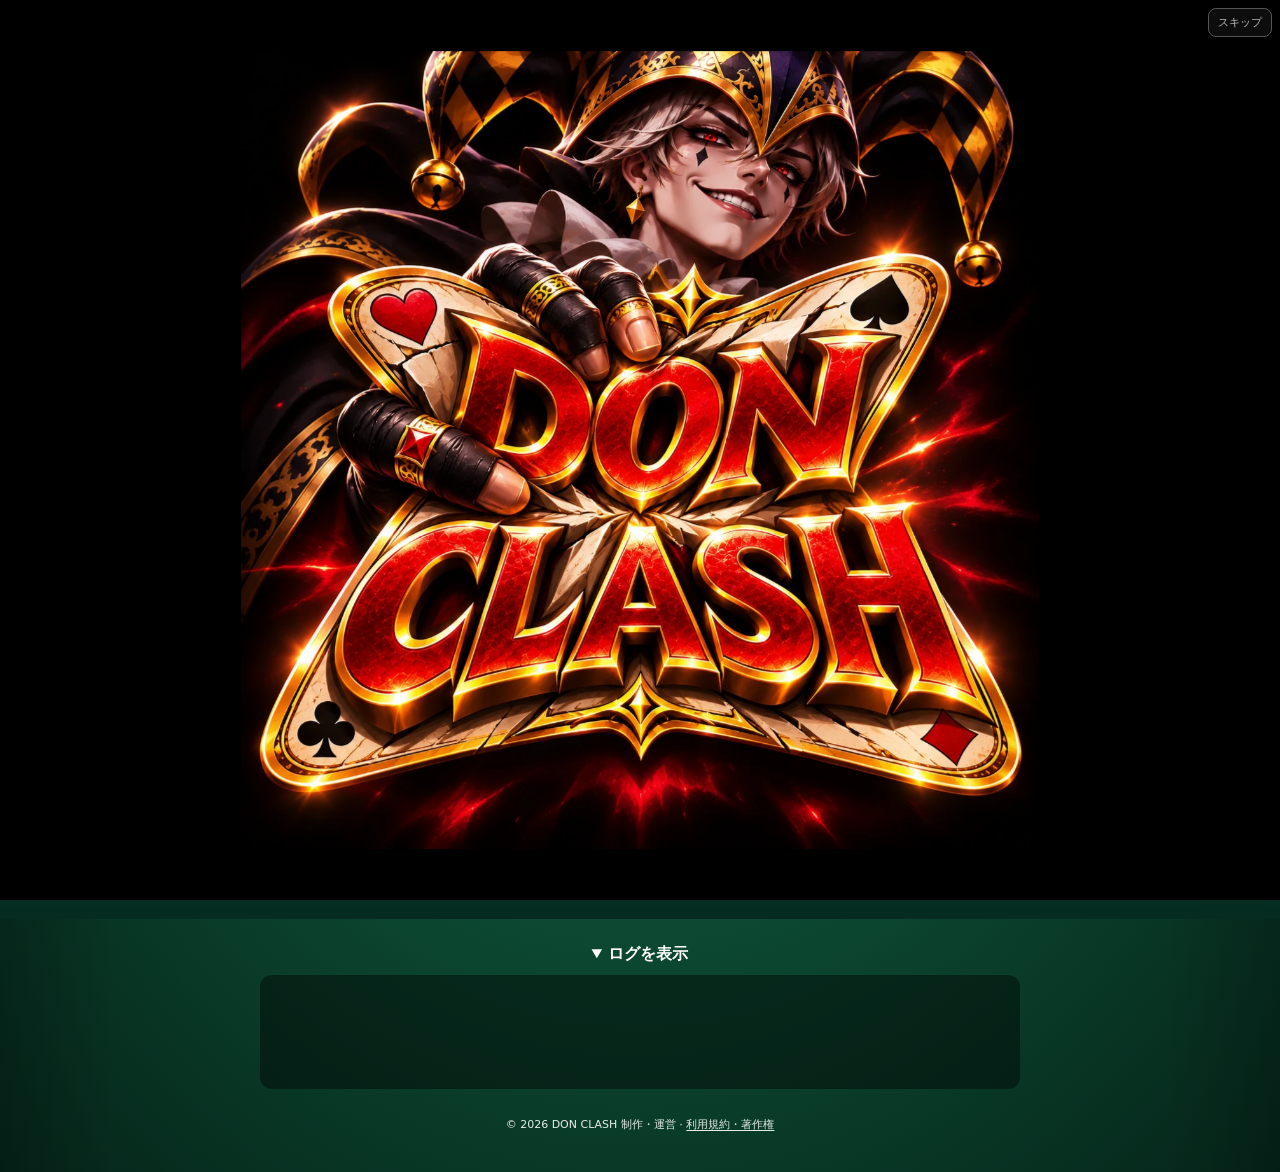
==== commit f00ac03d: "Update solo to Ver2.0.3 - animated title screen" ====
--- a/index.html
+++ b/index.html
@@ -8,17 +8,27 @@
     content="width=device-width, initial-scale=1.0"
   />
 
-  <title>ドンクラッシュ Ver2.0.2</title>
+  <title>ドンクラッシュ Ver2.0.3</title>
 
   <link rel="icon" type="image/svg+xml" href="assets/card-back.svg" />
-  <link rel="stylesheet" href="style.css?v=202" />
+  <link rel="stylesheet" href="style.css?v=203" />
   <meta name="copyright" content="© 2026 DON CLASH 制作・運営">
+  <link rel="stylesheet" href="title.css?v=203" />
 </head>
 
-<body>
-
-  <!-- Ver1.9.10: 初心者向けスタートガイド。ゲーム盤面を隠さず重ねて表示する。 -->
-  <section id="welcome-overlay" class="welcome-overlay" role="dialog" aria-modal="true" aria-labelledby="welcome-title">
+<body class="welcome-active">
+  <section id="dc-title" role="dialog" aria-modal="true" aria-label="DON CLASH タイトル画面">
+    <img id="dc-logo" src="assets/title-logo.webp?v=203" alt="DON CLASH 宿命の道化師">
+    <canvas id="dc-fx" aria-hidden="true"></canvas>
+    <nav id="dc-menu" aria-label="タイトルメニュー">
+      <button type="button" id="dc-start" class="dc-start-button" disabled><span class="start-word">GAME START</span></button>
+      <button type="button" id="dc-help" class="dc-minor" disabled>遊び方</button>
+    </nav>
+    <button type="button" id="dc-skip" class="dc-minor">スキップ</button>
+  </section>
+
+  <!-- Ver2.0.3: 任意で開くルールガイド -->
+  <section id="welcome-overlay" class="welcome-overlay welcome-hidden" role="dialog" aria-modal="true" aria-labelledby="welcome-title">
     <div class="welcome-panel">
       <div class="welcome-kicker">HOW TO PLAY</div>
       <h2 id="welcome-title">ドンクラッシュへようこそ！</h2>
@@ -62,18 +72,16 @@
         <h3>ドンと得点</h3>
         <p>場札の数字と、自分の手札の数字合計が一致したらドンのチャンス。ドン返し・引きドン・開幕ドンなどでは倍率が変わる。4ラウンドの合計得点で勝者が決まるよ。</p>
       </section>
-      <label class="welcome-remember"><input type="checkbox" id="welcome-skip"> 次回から起動時の説明を表示しない（設定を保存）</label>
-      <p class="welcome-setting-note">チェックした場合も、対戦画面の「？ ルール」からいつでも確認・解除できるよ。</p>
-      <button type="button" id="welcome-start" class="welcome-start">ゲームスタート</button>
+      <button type="button" id="welcome-start" class="dc-start-button"><span class="start-word">GAME START</span></button>
       <div class="dc-rights"><span>© 2026 DON CLASH 制作・運営</span> · <a href="rights.html" target="_blank" rel="noopener noreferrer">利用規約・著作権</a></div>
     </div>
   </section>
-  <button type="button" id="welcome-help" class="welcome-help" aria-label="ルール概要を表示">？ ルール</button>
-
-
-  <div id="game-area">
-
-    <h1>ドンクラッシュ <small class="solo-version">Ver2.0.2</small></h1>
+  <button type="button" id="welcome-help" class="welcome-help" inert aria-label="ルール概要を表示">？ ルール</button>
+
+
+  <div id="game-area" inert>
+
+    <h1>ドンクラッシュ <small class="solo-version">Ver2.0.3</small></h1>
 
     <!-- 点数 -->
     <div id="score-area"></div>
@@ -328,16 +336,16 @@
 
 <!-- JS -->
 
-<script src="theme.js?v=202"></script>
-<script src="rules.js?v=202"></script>
-<script src="effects.js?v=202"></script>
-<script src="cpu.js?v=202"></script>
-<script src="game-core.js?v=202"></script>
-<script src="game-actions.js?v=202"></script>
-<script src="game-don.js?v=202"></script>
-<script src="game-ui.js?v=202"></script>
-<script src="game-init.js?v=202"></script>
-<script src="welcome.js?v=202"></script>
+<script src="theme.js?v=203"></script>
+<script src="rules.js?v=203"></script>
+<script src="effects.js?v=203"></script>
+<script src="cpu.js?v=203"></script>
+<script src="game-core.js?v=203"></script>
+<script src="game-actions.js?v=203"></script>
+<script src="game-don.js?v=203"></script>
+<script src="game-ui.js?v=203"></script>
+<script src="game-init.js?v=203"></script>
+<script src="welcome.js?v=203"></script>
 <script>
   // Ver1.9.6: 小画面では役札の説明を折りたたみ、対戦領域を優先。
   (function () {
--- a/title.css
+++ b/title.css
@@ -0,0 +1,40 @@
+/* Approved V4 title visual styles, scoped to title and title guide. */
+#dc-title, #dc-title * {box-sizing:border-box}
+#dc-title{position:fixed;inset:0;background:#000;overflow:hidden;z-index:200000;color:#eee;font-family:system-ui,sans-serif}
+#dc-title[hidden],#dc-skip[hidden]{display:none!important}
+#dc-fx{position:absolute;inset:0;width:100%;height:100%;pointer-events:none}
+#dc-title button,.dc-start-button{cursor:pointer}
+#dc-title .dc-minor{font-family:system-ui,sans-serif}
+#dc-title .dc-minor{border-radius:8px;cursor:pointer}
+#dc-skip{position:absolute;top:max(8px,env(safe-area-inset-top));right:max(8px,env(safe-area-inset-right));z-index:4;color:#bbb;background:#101010d9;border:1px solid #555;padding:6px 9px;font-size:11px}
+:root{--title-size:min(86vw,calc(100vh - 176px),820px)}
+#dc-title{position:fixed;inset:0;background:#000;overflow:hidden}
+#dc-logo{position:absolute;left:50%;top:50%;width:min(86vw,87vh,820px);height:auto;max-height:87vh;object-fit:contain;opacity:0;transform:translate(-50%,-50%) scale(.9);will-change:opacity,transform,filter}
+#dc-logo{z-index:1}
+#dc-fx{z-index:2}
+#dc-menu{position:absolute;z-index:3;left:50%;top:calc(50% + var(--title-size)/2 - 40px);transform:translateX(-50%) translateY(9px);display:flex;flex-direction:column;align-items:center;gap:10px;opacity:0;visibility:hidden;transition:opacity .4s,transform .4s;width:min(74vw,340px)}
+#dc-menu.on{opacity:1;visibility:visible;transform:translateX(-50%)}
+.dc-start-button{width:100%;border:1px solid #d0a153;border-radius:5px;background:linear-gradient(180deg,#42291a,#21140c 50%,#352216);box-shadow:0 0 18px #c9953833,inset 0 0 0 2px #0e0907;letter-spacing:.18em;color:#ffe2a6;font-weight:800;font-size:clamp(16px,3vw,23px);padding:12px 20px;text-shadow:0 2px 3px #000}
+.dc-start-button{font-family:Georgia,"Times New Roman",serif;font-weight:700;font-size:clamp(20px,3.5vw,27px);letter-spacing:.105em;line-height:1.16;position:relative;padding:12px 20px;color:#f7d99c;text-shadow:0 2px 1px #000,0 0 10px #e4af5233;}
+.dc-start-button:hover{filter:brightness(1.22)}
+.dc-minor{background:transparent;border:0;color:#c0ae92;padding:5px 12px;font-size:13px}
+.dc-start-button .start-word{display:inline-block;background:linear-gradient(180deg,#fff2cb 5%,#e7ba6b 52%,#c18c42 53%,#f4d59a 100%);-webkit-background-clip:text;background-clip:text;color:transparent;text-shadow:none;filter:drop-shadow(0 2px 1px #000);}
+.dc-start-button:before,.dc-start-button:after{content:"";position:absolute;top:50%;width:5px;height:5px;background:#c99c55;transform:translateY(-50%) rotate(45deg);box-shadow:0 0 5px #e5b66888;pointer-events:none}
+.dc-start-button:before{left:13px}
+.dc-start-button:after{right:13px}
+
+#dc-title.logo-missing:before{content:"DON CLASH";position:absolute;top:40%;left:0;right:0;text-align:center;font:bold clamp(26px,6vw,54px) Georgia,serif;color:#e7ba6b}
+#dc-title.logo-missing #dc-menu{top:58%}
+#dc-title button:focus-visible,.dc-start-button:focus-visible{outline:2px solid #ffe4a8;outline-offset:3px}
+#welcome-overlay.dc-title-guide{background:radial-gradient(ellipse at top,#302015,#0b0b0d 70%);align-items:center}
+#welcome-overlay.dc-title-guide .welcome-panel{max-width:760px;width:100%;background:#171719;border:1px solid #72532d;border-radius:12px;padding:clamp(14px,3vw,28px);box-shadow:0 12px 45px #0008}
+#welcome-overlay.dc-title-guide .welcome-kicker{color:#d3a967;letter-spacing:.2em}
+#welcome-overlay.dc-title-guide h2{color:#ffe2a6}
+#welcome-overlay.dc-title-guide p{color:#d5d3cf}
+#welcome-overlay.dc-title-guide h3{color:#e8c78e}
+#welcome-overlay.dc-title-guide .welcome-guide section,#welcome-overlay.dc-title-guide .guide-rule-grid article,#welcome-overlay.dc-title-guide .guide-example{background:#232224;border:1px solid #4d4133}
+#welcome-overlay.dc-title-guide .guide-tab{background:#241a12;border-color:#8b6436;color:#eac88b}
+#welcome-overlay.dc-title-guide .guide-tab.active{background:#654922;color:#fff4dc}
+#welcome-start.dc-start-button{margin-top:14px;display:block;width:min(100%,340px);margin-inline:auto}
+@media(max-height:350px){:root{--title-size:min(70vw,calc(100vh - 126px),820px)}#dc-menu{top:calc(50% + var(--title-size)/2 - 35px);gap:3px}.dc-start-button{font-size:19px;padding:7px 12px}#dc-title .dc-minor{padding:3px 8px}}
+@media(prefers-reduced-motion:reduce){#dc-menu{transition:none}}
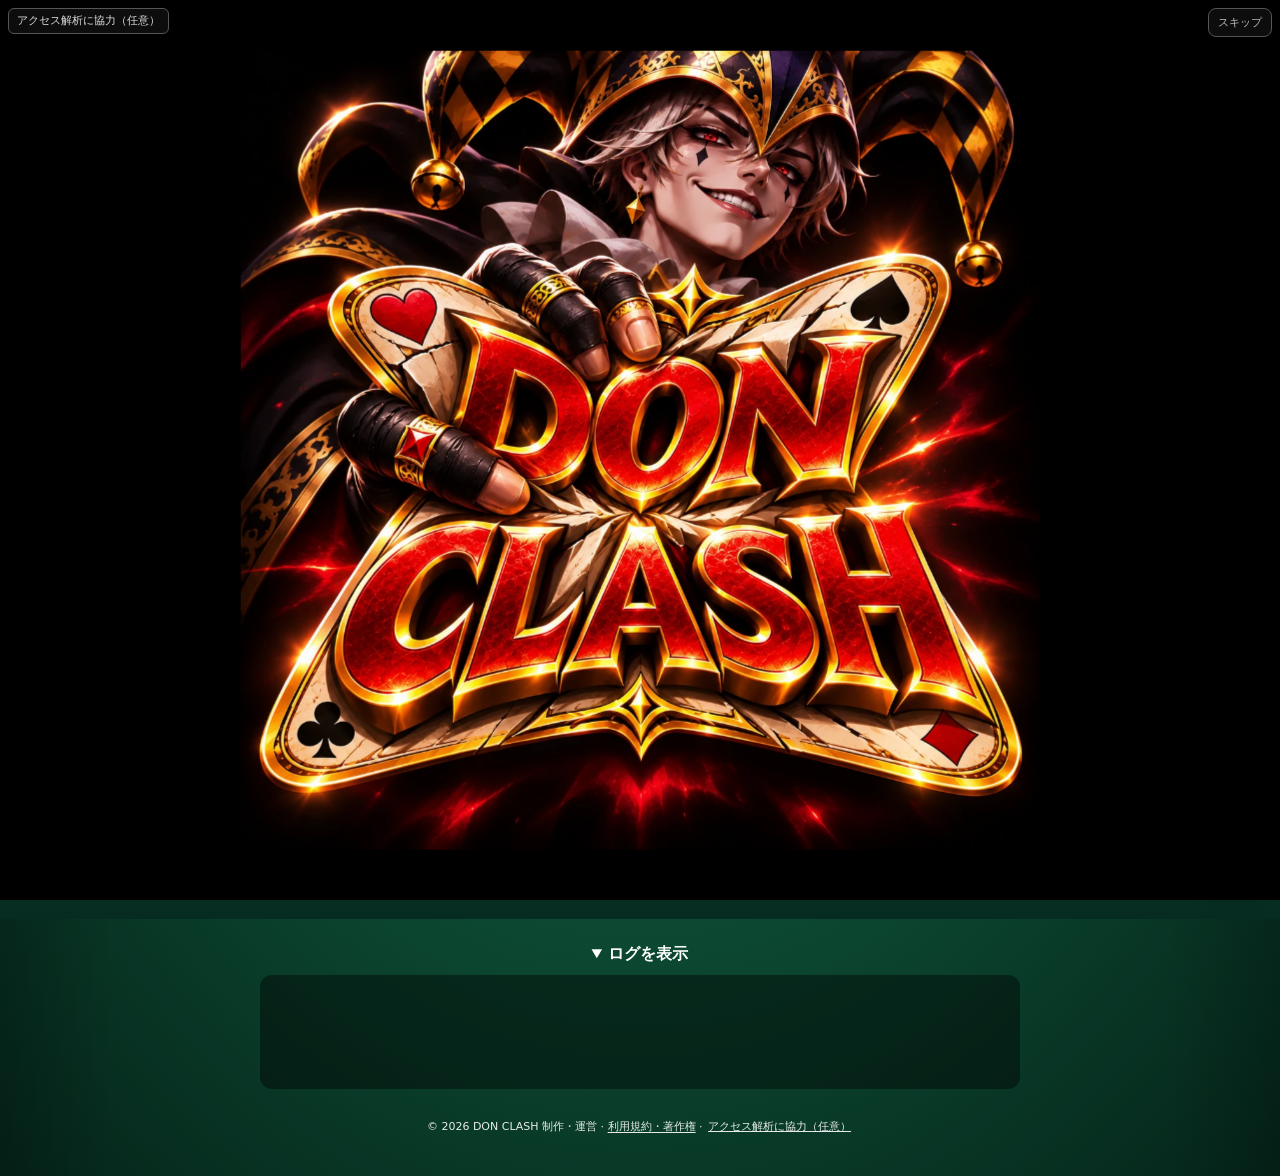
==== commit f71eb07e: "Update solo to Ver2.0.4 - GA4 analytics" ====
--- a/index.html
+++ b/index.html
@@ -8,26 +8,28 @@
     content="width=device-width, initial-scale=1.0"
   />
 
-  <title>ドンクラッシュ Ver2.0.3</title>
+  <title>ドンクラッシュ Ver2.0.4</title>
 
   <link rel="icon" type="image/svg+xml" href="assets/card-back.svg" />
-  <link rel="stylesheet" href="style.css?v=203" />
+  <link rel="stylesheet" href="style.css?v=204" />
   <meta name="copyright" content="© 2026 DON CLASH 制作・運営">
-  <link rel="stylesheet" href="title.css?v=203" />
+  <link rel="stylesheet" href="analytics.css?v=43" />
+  <link rel="stylesheet" href="title.css?v=204" />
 </head>
 
 <body class="welcome-active">
   <section id="dc-title" role="dialog" aria-modal="true" aria-label="DON CLASH タイトル画面">
-    <img id="dc-logo" src="assets/title-logo.webp?v=203" alt="DON CLASH 宿命の道化師">
+    <img id="dc-logo" src="assets/title-logo.webp?v=204" alt="DON CLASH 宿命の道化師">
     <canvas id="dc-fx" aria-hidden="true"></canvas>
     <nav id="dc-menu" aria-label="タイトルメニュー">
       <button type="button" id="dc-start" class="dc-start-button" disabled><span class="start-word">GAME START</span></button>
       <button type="button" id="dc-help" class="dc-minor" disabled>遊び方</button>
     </nav>
+    <button type="button" class="dc-analytics-link" data-dc-analytics>アクセス解析設定</button>
     <button type="button" id="dc-skip" class="dc-minor">スキップ</button>
   </section>
 
-  <!-- Ver2.0.3: 任意で開くルールガイド -->
+  <!-- Ver2.0.4: 任意で開くルールガイド -->
   <section id="welcome-overlay" class="welcome-overlay welcome-hidden" role="dialog" aria-modal="true" aria-labelledby="welcome-title">
     <div class="welcome-panel">
       <div class="welcome-kicker">HOW TO PLAY</div>
@@ -73,7 +75,7 @@
         <p>場札の数字と、自分の手札の数字合計が一致したらドンのチャンス。ドン返し・引きドン・開幕ドンなどでは倍率が変わる。4ラウンドの合計得点で勝者が決まるよ。</p>
       </section>
       <button type="button" id="welcome-start" class="dc-start-button"><span class="start-word">GAME START</span></button>
-      <div class="dc-rights"><span>© 2026 DON CLASH 制作・運営</span> · <a href="rights.html" target="_blank" rel="noopener noreferrer">利用規約・著作権</a></div>
+      <div class="dc-rights"><span>© 2026 DON CLASH 制作・運営</span> · <a href="rights.html" target="_blank" rel="noopener noreferrer">利用規約・著作権</a> · <button type="button" class="dc-analytics-link" data-dc-analytics>アクセス解析設定</button></div>
     </div>
   </section>
   <button type="button" id="welcome-help" class="welcome-help" inert aria-label="ルール概要を表示">？ ルール</button>
@@ -81,7 +83,7 @@
 
   <div id="game-area" inert>
 
-    <h1>ドンクラッシュ <small class="solo-version">Ver2.0.3</small></h1>
+    <h1>ドンクラッシュ <small class="solo-version">Ver2.0.4</small></h1>
 
     <!-- 点数 -->
     <div id="score-area"></div>
@@ -329,23 +331,25 @@
       <div id="log"></div>
 
     </details>
-    <div class="dc-rights"><span>© 2026 DON CLASH 制作・運営</span> · <a href="rights.html" target="_blank" rel="noopener noreferrer">利用規約・著作権</a></div>
+    <div class="dc-rights"><span>© 2026 DON CLASH 制作・運営</span> · <a href="rights.html" target="_blank" rel="noopener noreferrer">利用規約・著作権</a> · <button type="button" class="dc-analytics-link" data-dc-analytics>アクセス解析設定</button></div>
 
   </div>
 
 
 <!-- JS -->
 
-<script src="theme.js?v=203"></script>
-<script src="rules.js?v=203"></script>
-<script src="effects.js?v=203"></script>
-<script src="cpu.js?v=203"></script>
-<script src="game-core.js?v=203"></script>
-<script src="game-actions.js?v=203"></script>
-<script src="game-don.js?v=203"></script>
-<script src="game-ui.js?v=203"></script>
-<script src="game-init.js?v=203"></script>
-<script src="welcome.js?v=203"></script>
+<dialog id="dc-analytics-dialog" aria-labelledby="dc-analytics-heading"><h2 id="dc-analytics-heading">アクセス解析の設定</h2><p>ゲーム改善のため、任意でGoogle Analyticsを利用します。許可すると閲覧・端末・利用時間や対戦開始・終了などの利用状況をGoogleへ送信し、Cookie等を使って計測します。プレイヤー名・ルーム番号・手札・認証情報は解析イベントに含めません。</p><p>許可しなくてもすべてのゲーム機能を利用できます。設定はいつでも変更できます。</p><p><a href="rights.html#analytics" target="_blank" rel="noopener noreferrer">データの取り扱い・外部送信について</a></p><p id="dc-analytics-state"></p><div class="dc-analytics-actions"><button type="button" id="dc-analytics-yes">許可する</button><button type="button" id="dc-analytics-no">拒否する</button><button type="button" id="dc-analytics-close">閉じる</button></div></dialog>
+<script src="analytics.js?v=43"></script>
+<script src="theme.js?v=204"></script>
+<script src="rules.js?v=204"></script>
+<script src="effects.js?v=204"></script>
+<script src="cpu.js?v=204"></script>
+<script src="game-core.js?v=204"></script>
+<script src="game-actions.js?v=204"></script>
+<script src="game-don.js?v=204"></script>
+<script src="game-ui.js?v=204"></script>
+<script src="game-init.js?v=204"></script>
+<script src="welcome.js?v=204"></script>
 <script>
   // Ver1.9.6: 小画面では役札の説明を折りたたみ、対戦領域を優先。
   (function () {
--- a/analytics.css
+++ b/analytics.css
@@ -0,0 +1,5 @@
+/* Optional analytics controls; do not cover the title start button. */
+#dc-title .dc-analytics-link{position:absolute;top:max(8px,env(safe-area-inset-top));left:max(8px,env(safe-area-inset-left));z-index:4;max-width:60vw;background:#101010d9;border:1px solid #555;color:#ddd;border-radius:6px;padding:5px 8px;font:11px/1.3 system-ui,sans-serif;cursor:pointer}
+.dc-rights .dc-analytics-link{border:0;background:transparent;color:inherit;text-decoration:underline;font:inherit;cursor:pointer;padding:2px}
+#dc-analytics-dialog{box-sizing:border-box;width:min(92vw,460px);max-height:85vh;overflow:auto;background:#1b1917;color:#eee;border:1px solid #b79556;border-radius:12px;padding:20px;font:14px/1.6 system-ui,sans-serif;text-align:left;z-index:250000}
+#dc-analytics-dialog::backdrop{background:#000a}#dc-analytics-dialog h2{font-size:19px;color:#ffe2a6;margin:0 0 8px}#dc-analytics-dialog p{margin:8px 0}#dc-analytics-dialog a{color:#f4ce86}#dc-analytics-dialog .dc-analytics-actions{display:flex;flex-wrap:wrap;gap:8px;margin-top:12px}#dc-analytics-dialog button{flex:1 1 100px;padding:8px;background:#292522;color:#fff;border:1px solid #a68d63;border-radius:6px;font:inherit;cursor:pointer}#dc-analytics-dialog button:focus-visible{outline:2px solid #ffe2a6}
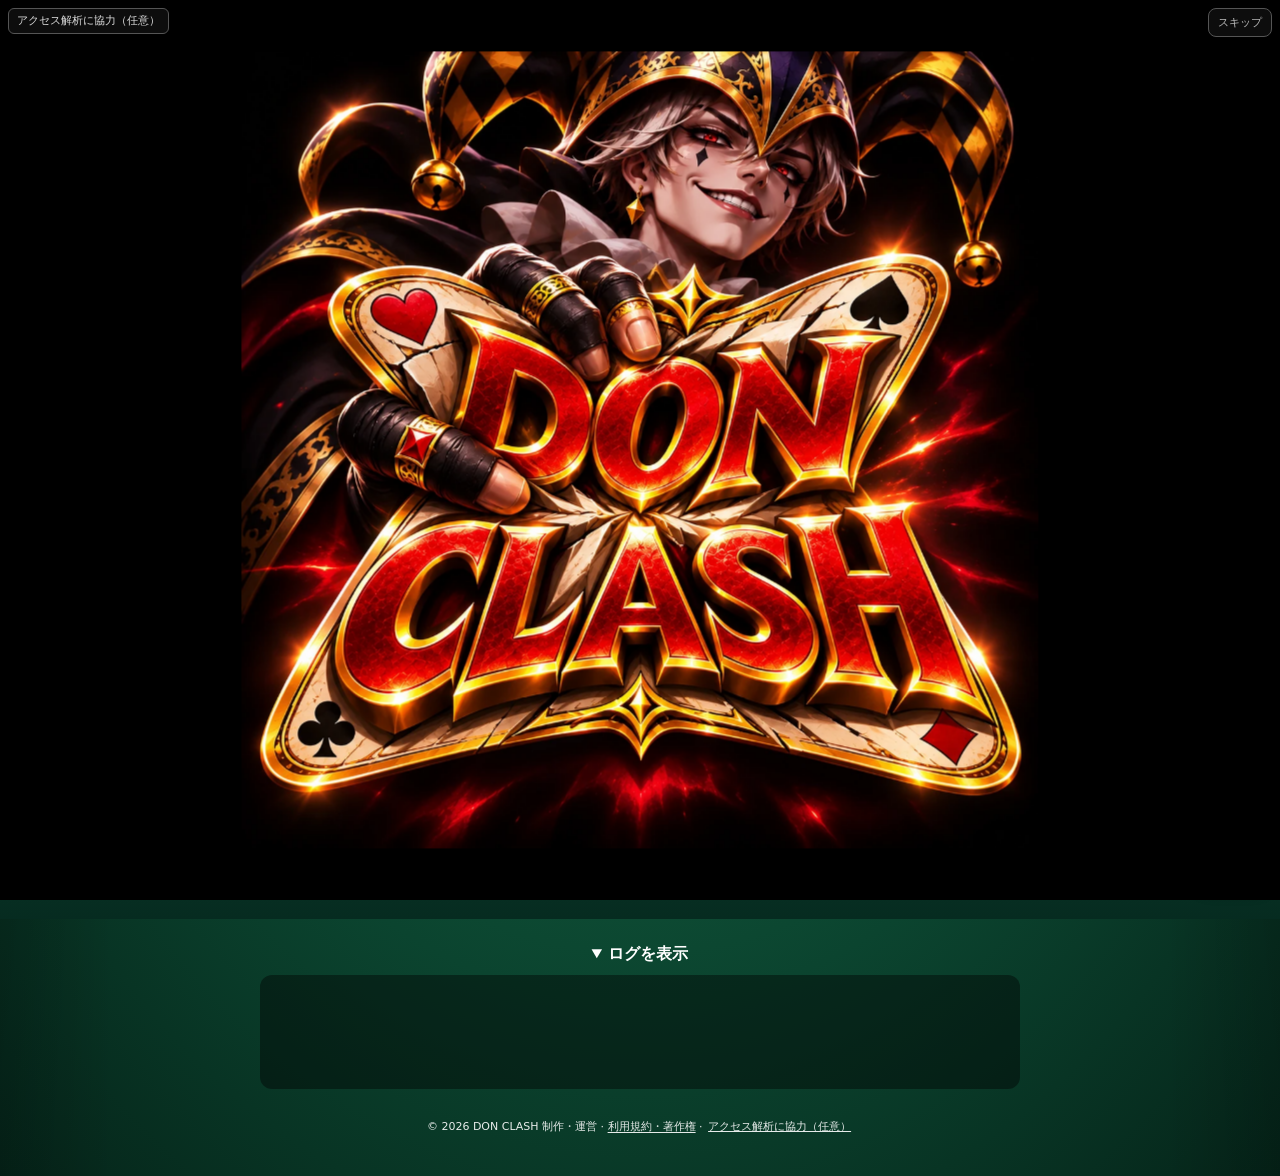
==== commit c60e74e5: "Update solo to Ver2.0.5 - reverse 7 fix" ====
--- a/index.html
+++ b/index.html
@@ -8,18 +8,18 @@
     content="width=device-width, initial-scale=1.0"
   />
 
-  <title>ドンクラッシュ Ver2.0.4</title>
+  <title>ドンクラッシュ Ver2.0.5</title>
 
   <link rel="icon" type="image/svg+xml" href="assets/card-back.svg" />
-  <link rel="stylesheet" href="style.css?v=204" />
+  <link rel="stylesheet" href="style.css?v=205" />
   <meta name="copyright" content="© 2026 DON CLASH 制作・運営">
-  <link rel="stylesheet" href="analytics.css?v=43" />
-  <link rel="stylesheet" href="title.css?v=204" />
+  <link rel="stylesheet" href="analytics.css?v=44" />
+  <link rel="stylesheet" href="title.css?v=205" />
 </head>
 
 <body class="welcome-active">
   <section id="dc-title" role="dialog" aria-modal="true" aria-label="DON CLASH タイトル画面">
-    <img id="dc-logo" src="assets/title-logo.webp?v=204" alt="DON CLASH 宿命の道化師">
+    <img id="dc-logo" src="assets/title-logo.webp?v=205" alt="DON CLASH 宿命の道化師">
     <canvas id="dc-fx" aria-hidden="true"></canvas>
     <nav id="dc-menu" aria-label="タイトルメニュー">
       <button type="button" id="dc-start" class="dc-start-button" disabled><span class="start-word">GAME START</span></button>
@@ -29,7 +29,7 @@
     <button type="button" id="dc-skip" class="dc-minor">スキップ</button>
   </section>
 
-  <!-- Ver2.0.4: 任意で開くルールガイド -->
+  <!-- Ver2.0.5: 任意で開くルールガイド -->
   <section id="welcome-overlay" class="welcome-overlay welcome-hidden" role="dialog" aria-modal="true" aria-labelledby="welcome-title">
     <div class="welcome-panel">
       <div class="welcome-kicker">HOW TO PLAY</div>
@@ -61,14 +61,14 @@
         <div class="guide-example">
           <strong>例：♠2 → ♠7（リバース）</strong>
           <p>♠2で「2枚ドロー」が発動。次の人が♠7を出すと、<strong>進行方向だけが逆転</strong>し、2枚ドローは残る。</p>
-          <p>逆方向で次に対象になった人は、<strong>♠A・♠2・♠7・♠8、またはJoker</strong>で返せる。返せなければ累積の2枚を引く。</p>
+          <p>逆方向で次に対象になった人は、<strong>♠A・♠2・♠8、マーク不問の7（♥7・♦7・♣7）、またはJoker</strong>で返せる。返せなければ累積の2枚を引く。</p>
         </div>
         <h3>状況別：何で返せる？</h3>
         <div class="guide-table-wrap"><table class="guide-rule-table"><thead><tr><th>直前の返し札・状態</th><th>出せるカード</th></tr></thead><tbody>
           <tr><td>Joker（ドロー4）</td><td>A・2・8・Joker（マーク不問）</td></tr>
           <tr><td>2／8（ドロー2）</td><td>直前と<strong>同じ数字</strong>のカード、Joker、または直前と<strong>同じマーク</strong>のA・7</td></tr>
           <tr><td>A（スキップ返し）</td><td>Joker、<strong>マーク不問のA</strong>、または直前と<strong>同じマーク</strong>の7</td></tr>
-          <tr><td>7（リバース返し）</td><td>Joker、または直前と<strong>同じマーク</strong>のA・2・7・8</td></tr>
+          <tr><td>7（リバース返し）</td><td>Joker、<strong>マーク不問の7</strong>、または直前と<strong>同じマーク</strong>のA・2・8</td></tr>
         </tbody></table></div>
         <p class="guide-footnote">※これはドロー効果が続いている間の判定。通常時の出し方とは異なるよ。複数枚出しでは、同じ数字の組み合わせなどの条件も必要。</p>
         <h3>ドンと得点</h3>
@@ -83,7 +83,7 @@
 
   <div id="game-area" inert>
 
-    <h1>ドンクラッシュ <small class="solo-version">Ver2.0.4</small></h1>
+    <h1>ドンクラッシュ <small class="solo-version">Ver2.0.5</small></h1>
 
     <!-- 点数 -->
     <div id="score-area"></div>
@@ -339,17 +339,17 @@
 <!-- JS -->
 
 <dialog id="dc-analytics-dialog" aria-labelledby="dc-analytics-heading"><h2 id="dc-analytics-heading">アクセス解析の設定</h2><p>ゲーム改善のため、任意でGoogle Analyticsを利用します。許可すると閲覧・端末・利用時間や対戦開始・終了などの利用状況をGoogleへ送信し、Cookie等を使って計測します。プレイヤー名・ルーム番号・手札・認証情報は解析イベントに含めません。</p><p>許可しなくてもすべてのゲーム機能を利用できます。設定はいつでも変更できます。</p><p><a href="rights.html#analytics" target="_blank" rel="noopener noreferrer">データの取り扱い・外部送信について</a></p><p id="dc-analytics-state"></p><div class="dc-analytics-actions"><button type="button" id="dc-analytics-yes">許可する</button><button type="button" id="dc-analytics-no">拒否する</button><button type="button" id="dc-analytics-close">閉じる</button></div></dialog>
-<script src="analytics.js?v=43"></script>
-<script src="theme.js?v=204"></script>
-<script src="rules.js?v=204"></script>
-<script src="effects.js?v=204"></script>
-<script src="cpu.js?v=204"></script>
-<script src="game-core.js?v=204"></script>
-<script src="game-actions.js?v=204"></script>
-<script src="game-don.js?v=204"></script>
-<script src="game-ui.js?v=204"></script>
-<script src="game-init.js?v=204"></script>
-<script src="welcome.js?v=204"></script>
+<script src="analytics.js?v=44"></script>
+<script src="theme.js?v=205"></script>
+<script src="rules.js?v=205"></script>
+<script src="effects.js?v=205"></script>
+<script src="cpu.js?v=205"></script>
+<script src="game-core.js?v=205"></script>
+<script src="game-actions.js?v=205"></script>
+<script src="game-don.js?v=205"></script>
+<script src="game-ui.js?v=205"></script>
+<script src="game-init.js?v=205"></script>
+<script src="welcome.js?v=205"></script>
 <script>
   // Ver1.9.6: 小画面では役札の説明を折りたたみ、対戦領域を優先。
   (function () {
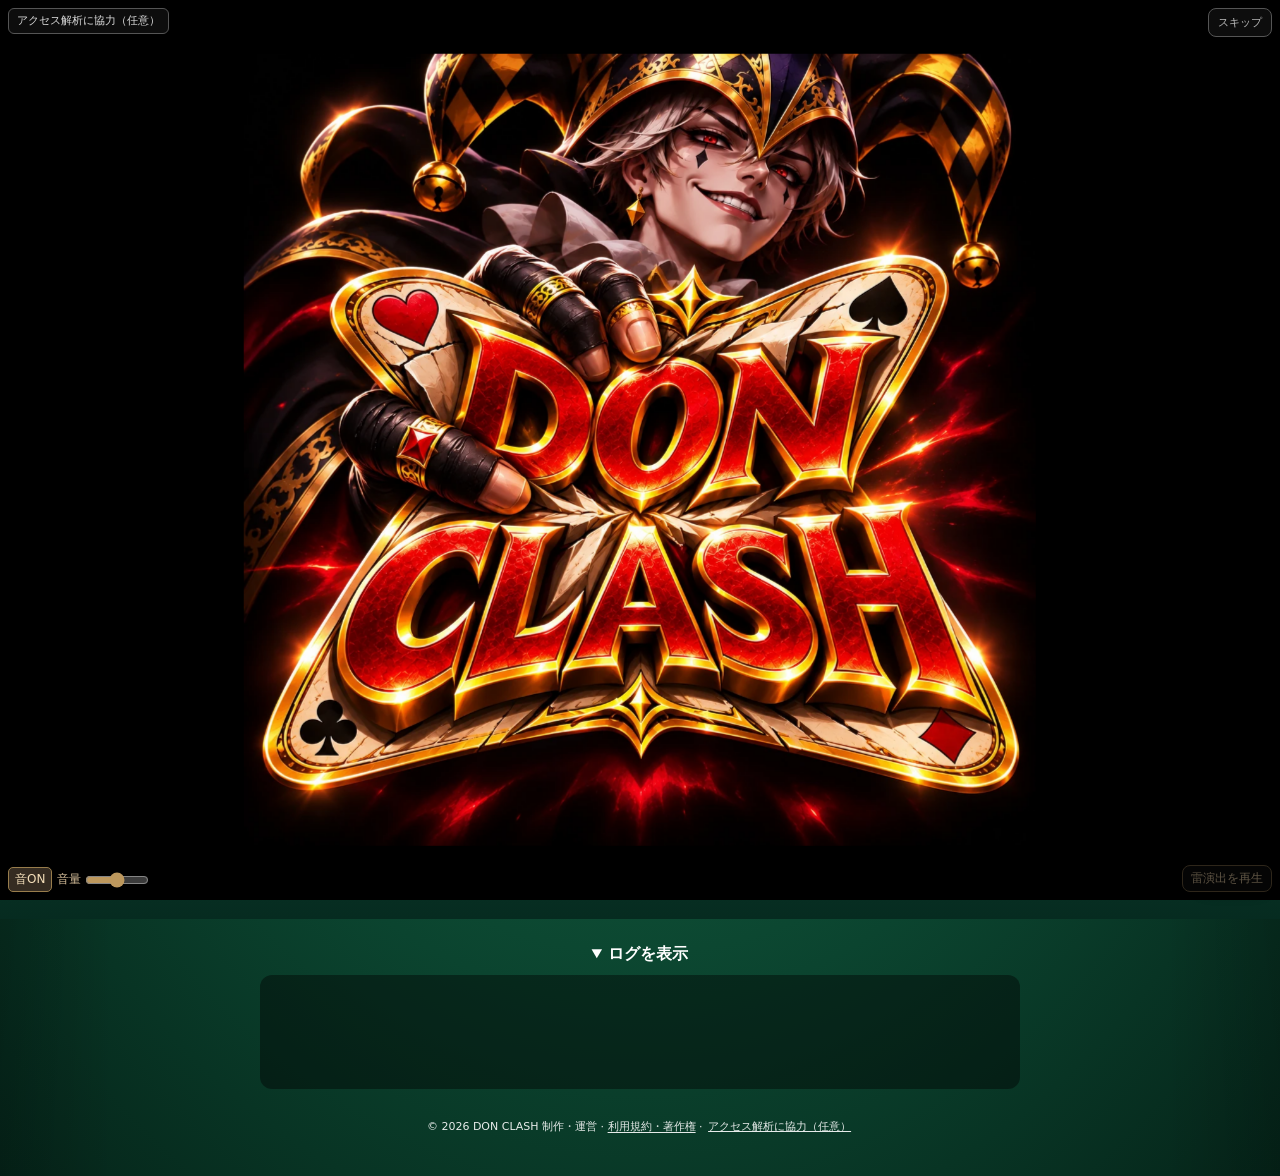
==== commit 3efff1d5: "Update solo to Ver2.0.6a - sound effects and dealing animation" ====
--- a/index.html
+++ b/index.html
@@ -8,28 +8,30 @@
     content="width=device-width, initial-scale=1.0"
   />
 
-  <title>ドンクラッシュ Ver2.0.5</title>
+  <title>ドンクラッシュ Ver2.0.6a</title>
 
   <link rel="icon" type="image/svg+xml" href="assets/card-back.svg" />
-  <link rel="stylesheet" href="style.css?v=205" />
+  <link rel="stylesheet" href="style.css?v=206" />
   <meta name="copyright" content="© 2026 DON CLASH 制作・運営">
   <link rel="stylesheet" href="analytics.css?v=44" />
-  <link rel="stylesheet" href="title.css?v=205" />
+  <link rel="stylesheet" href="title.css?v=206" />
+  <link rel="stylesheet" href="sfx.css?v=45a" />
 </head>
 
 <body class="welcome-active">
   <section id="dc-title" role="dialog" aria-modal="true" aria-label="DON CLASH タイトル画面">
-    <img id="dc-logo" src="assets/title-logo.webp?v=205" alt="DON CLASH 宿命の道化師">
+    <img id="dc-logo" src="assets/title-logo.webp?v=206" alt="DON CLASH 宿命の道化師">
     <canvas id="dc-fx" aria-hidden="true"></canvas>
     <nav id="dc-menu" aria-label="タイトルメニュー">
       <button type="button" id="dc-start" class="dc-start-button" disabled><span class="start-word">GAME START</span></button>
       <button type="button" id="dc-help" class="dc-minor" disabled>遊び方</button>
     </nav>
     <button type="button" class="dc-analytics-link" data-dc-analytics>アクセス解析設定</button>
+    <button type="button" id="dc-title-replay" class="dc-minor" disabled>雷演出を再生</button>
     <button type="button" id="dc-skip" class="dc-minor">スキップ</button>
   </section>
 
-  <!-- Ver2.0.5: 任意で開くルールガイド -->
+  <!-- Ver2.0.6a: 任意で開くルールガイド -->
   <section id="welcome-overlay" class="welcome-overlay welcome-hidden" role="dialog" aria-modal="true" aria-labelledby="welcome-title">
     <div class="welcome-panel">
       <div class="welcome-kicker">HOW TO PLAY</div>
@@ -83,7 +85,7 @@
 
   <div id="game-area" inert>
 
-    <h1>ドンクラッシュ <small class="solo-version">Ver2.0.5</small></h1>
+    <h1>ドンクラッシュ <small class="solo-version">Ver2.0.6a</small></h1>
 
     <!-- 点数 -->
     <div id="score-area"></div>
@@ -339,17 +341,19 @@
 <!-- JS -->
 
 <dialog id="dc-analytics-dialog" aria-labelledby="dc-analytics-heading"><h2 id="dc-analytics-heading">アクセス解析の設定</h2><p>ゲーム改善のため、任意でGoogle Analyticsを利用します。許可すると閲覧・端末・利用時間や対戦開始・終了などの利用状況をGoogleへ送信し、Cookie等を使って計測します。プレイヤー名・ルーム番号・手札・認証情報は解析イベントに含めません。</p><p>許可しなくてもすべてのゲーム機能を利用できます。設定はいつでも変更できます。</p><p><a href="rights.html#analytics" target="_blank" rel="noopener noreferrer">データの取り扱い・外部送信について</a></p><p id="dc-analytics-state"></p><div class="dc-analytics-actions"><button type="button" id="dc-analytics-yes">許可する</button><button type="button" id="dc-analytics-no">拒否する</button><button type="button" id="dc-analytics-close">閉じる</button></div></dialog>
-<script src="analytics.js?v=44"></script>
-<script src="theme.js?v=205"></script>
-<script src="rules.js?v=205"></script>
-<script src="effects.js?v=205"></script>
-<script src="cpu.js?v=205"></script>
-<script src="game-core.js?v=205"></script>
-<script src="game-actions.js?v=205"></script>
-<script src="game-don.js?v=205"></script>
-<script src="game-ui.js?v=205"></script>
-<script src="game-init.js?v=205"></script>
-<script src="welcome.js?v=205"></script>
+<script src="analytics.js?v=45a"></script>
+<script src="theme.js?v=206"></script>
+<script src="rules.js?v=206"></script>
+<script src="sfx.js?v=45a"></script>
+<script src="deal-fx.js?v=45"></script>
+<script src="effects.js?v=206"></script>
+<script src="cpu.js?v=206"></script>
+<script src="game-core.js?v=206"></script>
+<script src="game-actions.js?v=206"></script>
+<script src="game-don.js?v=206"></script>
+<script src="game-ui.js?v=206"></script>
+<script src="game-init.js?v=206"></script>
+<script src="welcome.js?v=206a"></script>
 <script>
   // Ver1.9.6: 小画面では役札の説明を折りたたみ、対戦領域を優先。
   (function () {
--- a/sfx.css
+++ b/sfx.css
@@ -0,0 +1,23 @@
+.dc-sfx-controls{display:inline-flex;align-items:center;justify-content:center;gap:5px;font:12px system-ui,sans-serif;color:inherit;white-space:nowrap;vertical-align:middle;flex:0 0 auto}
+.dc-sfx-controls label{display:flex!important;align-items:center;gap:4px;margin:0!important;font-size:12px!important}
+.dc-sfx-controls input.dc-sfx-slider{display:inline-block!important;width:64px!important;padding:0!important;margin:0!important;accent-color:#bd985d}
+.dc-sfx-controls button.dc-sfx-mute{font:12px system-ui,sans-serif;padding:3px 6px;min-width:0;border:1px solid #987d4c;border-radius:5px;color:#f4dfba;background:#352c22;cursor:pointer}
+#dc-title .dc-sfx-controls{position:absolute;bottom:8px;left:8px;z-index:5;color:#d2bb97}
+.online-card-toolbar{align-items:center;gap:10px;flex-wrap:wrap}.online-card-toolbar>.dc-sfx-controls{color:#eedcb8}.online-card-toolbar>.dc-sfx-controls label{display:flex!important;align-items:center;gap:4px}
+.dc-deal-fly,.dc-deal-self>[class]::after,.dc-deal-field-back::after{background:#f8f6ee url('assets/card-back.svg') center/100% 100% no-repeat;border:1px solid #f9f5eb;border-radius:5px;box-sizing:border-box;box-shadow:0 2px 5px #0008}
+.dc-deal-fly{position:fixed;z-index:110000;pointer-events:none;transform-origin:top left}
+.dc-deal-self>*{position:relative!important;pointer-events:none}
+.dc-deal-self>* > *{visibility:hidden!important}
+.dc-deal-self>[class]::after,.dc-deal-field-back::after{content:'';position:absolute;inset:0;z-index:100;visibility:visible}
+.dc-deal-self[data-dc-count='0']>*::after{visibility:hidden}
+.dc-deal-field-hidden{visibility:hidden!important}
+.dc-deal-field-back{position:relative;isolation:isolate}
+.dc-deal-field-back>*{visibility:hidden!important}
+.dc-deal-status{position:fixed;top:48%;left:50%;transform:translate(-50%,-50%);z-index:110001;border:1px solid #b1965b;background:#121816e8;color:#f9dfaa;font:600 14px system-ui,sans-serif;border-radius:6px;padding:7px 12px;pointer-events:none;white-space:nowrap}
+
+[data-dc-count="0"] > :nth-child(n+1),.dc-deal-self[data-dc-count="0"] > :nth-child(n+1)::after{visibility:hidden!important}
+[data-dc-count="1"] > :nth-child(n+2),.dc-deal-self[data-dc-count="1"] > :nth-child(n+2)::after{visibility:hidden!important}
+[data-dc-count="2"] > :nth-child(n+3),.dc-deal-self[data-dc-count="2"] > :nth-child(n+3)::after{visibility:hidden!important}
+[data-dc-count="3"] > :nth-child(n+4),.dc-deal-self[data-dc-count="3"] > :nth-child(n+4)::after{visibility:hidden!important}
+[data-dc-count="4"] > :nth-child(n+5),.dc-deal-self[data-dc-count="4"] > :nth-child(n+5)::after{visibility:hidden!important}
+#dc-title-replay{position:absolute;bottom:8px;right:8px;z-index:5;color:#d2bb97;background:#101010d9;border:1px solid #66563b;padding:4px 8px;font:12px system-ui,sans-serif;border-radius:5px}#dc-title-replay:disabled{opacity:.45;cursor:default}
